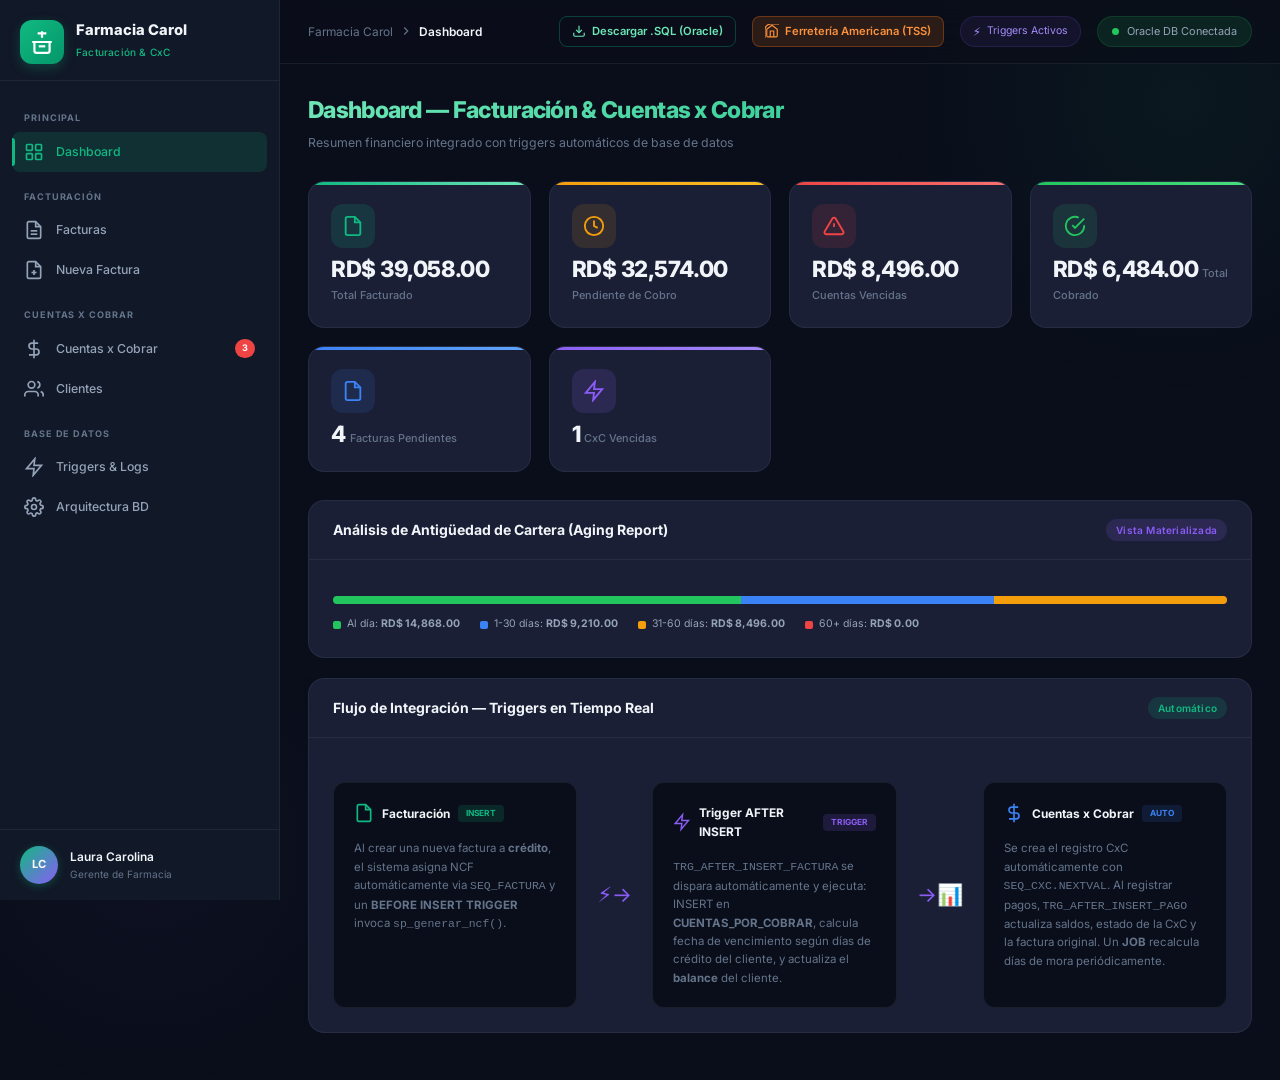
==== farmacia_carol.html @ 0974b5c7 "Integracion Facturacion y Cuentas x Cobrar con Triggers y BD Propietaria - Farmacia Carol ISO810" ====
<!DOCTYPE html>
<html lang="es">
<head>
  <meta charset="UTF-8">
  <meta name="viewport" content="width=device-width, initial-scale=1.0">
  <meta name="description" content="Farmacia Carol — Sistema integrado de Facturación y Cuentas por Cobrar con Triggers, Stored Procedures, Secuencias y Vistas de Base de Datos.">
  <title>Farmacia Carol | Facturación & Cuentas x Cobrar — Integración con Triggers</title>
  <link rel="preconnect" href="https://fonts.googleapis.com">
  <link rel="preconnect" href="https://fonts.gstatic.com" crossorigin>
  <link href="https://fonts.googleapis.com/css2?family=Inter:wght@300;400;500;600;700;800&display=swap" rel="stylesheet">
  <link rel="stylesheet" href="farmacia_carol.css">
</head>
<body>

  <!-- ===== SIDEBAR ===== -->
  <aside class="sidebar" id="sidebar">
    <div class="sidebar-header">
      <div class="logo-container">
        <div class="logo-icon">
          <svg viewBox="0 0 24 24" fill="none" stroke="currentColor" stroke-width="2">
            <path d="M12 2L12 8M8 4H16M3 12h18M5 12v8a2 2 0 0 0 2 2h10a2 2 0 0 0 2-2v-8"/>
            <line x1="9" y1="16" x2="15" y2="16"/>
          </svg>
        </div>
        <div class="logo-text">
          <h1>Farmacia Carol</h1>
          <span>Facturación & CxC</span>
        </div>
      </div>
    </div>
    <nav class="sidebar-nav">
      <div class="nav-section-title">Principal</div>
      <a href="#" class="nav-item active" data-section="dashboard">
        <svg viewBox="0 0 24 24" fill="none" stroke="currentColor" stroke-width="2"><rect x="3" y="3" width="7" height="7" rx="1"/><rect x="14" y="3" width="7" height="7" rx="1"/><rect x="3" y="14" width="7" height="7" rx="1"/><rect x="14" y="14" width="7" height="7" rx="1"/></svg>
        <span>Dashboard</span>
      </a>

      <div class="nav-section-title">Facturación</div>
      <a href="#" class="nav-item" data-section="facturas">
        <svg viewBox="0 0 24 24" fill="none" stroke="currentColor" stroke-width="2"><path d="M14 2H6a2 2 0 0 0-2 2v16a2 2 0 0 0 2 2h12a2 2 0 0 0 2-2V8z"/><polyline points="14 2 14 8 20 8"/><line x1="16" y1="13" x2="8" y2="13"/><line x1="16" y1="17" x2="8" y2="17"/></svg>
        <span>Facturas</span>
      </a>
      <a href="#" class="nav-item" data-section="nueva-factura">
        <svg viewBox="0 0 24 24" fill="none" stroke="currentColor" stroke-width="2"><path d="M14 2H6a2 2 0 0 0-2 2v16a2 2 0 0 0 2 2h12a2 2 0 0 0 2-2V8z"/><polyline points="14 2 14 8 20 8"/><line x1="12" y1="18" x2="12" y2="12"/><line x1="9" y1="15" x2="15" y2="15"/></svg>
        <span>Nueva Factura</span>
      </a>

      <div class="nav-section-title">Cuentas x Cobrar</div>
      <a href="#" class="nav-item" data-section="cxc">
        <svg viewBox="0 0 24 24" fill="none" stroke="currentColor" stroke-width="2"><line x1="12" y1="1" x2="12" y2="23"/><path d="M17 5H9.5a3.5 3.5 0 0 0 0 7h5a3.5 3.5 0 0 1 0 7H6"/></svg>
        <span>Cuentas x Cobrar</span>
        <span class="nav-badge" id="cxcBadge">3</span>
      </a>
      <a href="#" class="nav-item" data-section="clientes">
        <svg viewBox="0 0 24 24" fill="none" stroke="currentColor" stroke-width="2"><path d="M17 21v-2a4 4 0 0 0-4-4H5a4 4 0 0 0-4 4v2"/><circle cx="9" cy="7" r="4"/><path d="M23 21v-2a4 4 0 0 0-3-3.87"/><path d="M16 3.13a4 4 0 0 1 0 7.75"/></svg>
        <span>Clientes</span>
      </a>

      <div class="nav-section-title">Base de Datos</div>
      <a href="#" class="nav-item" data-section="triggers">
        <svg viewBox="0 0 24 24" fill="none" stroke="currentColor" stroke-width="2"><polygon points="13 2 3 14 12 14 11 22 21 10 12 10 13 2"/></svg>
        <span>Triggers & Logs</span>
      </a>
      <a href="#" class="nav-item" data-section="arquitectura">
        <svg viewBox="0 0 24 24" fill="none" stroke="currentColor" stroke-width="2"><circle cx="12" cy="12" r="3"/><path d="M19.4 15a1.65 1.65 0 0 0 .33 1.82l.06.06a2 2 0 0 1 0 2.83 2 2 0 0 1-2.83 0l-.06-.06a1.65 1.65 0 0 0-1.82-.33 1.65 1.65 0 0 0-1 1.51V21a2 2 0 0 1-2 2 2 2 0 0 1-2-2v-.09A1.65 1.65 0 0 0 9 19.4a1.65 1.65 0 0 0-1.82.33l-.06.06a2 2 0 0 1-2.83 0 2 2 0 0 1 0-2.83l.06-.06A1.65 1.65 0 0 0 4.68 15a1.65 1.65 0 0 0-1.51-1H3a2 2 0 0 1-2-2 2 2 0 0 1 2-2h.09A1.65 1.65 0 0 0 4.6 9a1.65 1.65 0 0 0-.33-1.82l-.06-.06a2 2 0 0 1 0-2.83 2 2 0 0 1 2.83 0l.06.06A1.65 1.65 0 0 0 9 4.68a1.65 1.65 0 0 0 1-1.51V3a2 2 0 0 1 2-2 2 2 0 0 1 2 2v.09a1.65 1.65 0 0 0 1 1.51 1.65 1.65 0 0 0 1.82-.33l.06-.06a2 2 0 0 1 2.83 0 2 2 0 0 1 0 2.83l-.06.06A1.65 1.65 0 0 0 19.4 9a1.65 1.65 0 0 0 1.51 1H21a2 2 0 0 1 2 2 2 2 0 0 1-2 2h-.09a1.65 1.65 0 0 0-1.51 1z"/></svg>
        <span>Arquitectura BD</span>
      </a>
    </nav>
    <div class="sidebar-footer">
      <div class="user-info">
        <div class="user-avatar">LC</div>
        <div>
          <div class="user-name">Laura Carolina</div>
          <div class="user-role">Gerente de Farmacia</div>
        </div>
      </div>
    </div>
  </aside>

  <!-- ===== MAIN CONTENT ===== -->
  <main class="main-content" id="mainContent">

    <!-- ===== TOP BAR ===== -->
    <header class="top-bar">
      <button class="menu-toggle" id="menuToggle" aria-label="Alternar menú">
        <svg viewBox="0 0 24 24" fill="none" stroke="currentColor" stroke-width="2"><line x1="3" y1="12" x2="21" y2="12"/><line x1="3" y1="6" x2="21" y2="6"/><line x1="3" y1="18" x2="21" y2="18"/></svg>
      </button>
      <div class="breadcrumb" id="breadcrumb">
        <span>Farmacia Carol</span>
        <svg viewBox="0 0 24 24" fill="none" stroke="currentColor" stroke-width="2" width="14" height="14"><polyline points="9 18 15 12 9 6"/></svg>
        <span class="breadcrumb-current">Dashboard</span>
      </div>
      <div class="top-bar-right">
        <a href="farmacia_carol_db.sql" download="farmacia_carol_db.sql" class="btn btn-sm btn-outline" style="text-decoration:none; display:inline-flex; align-items:center; gap:6px; font-size:0.8rem; padding:6px 12px; border:1px solid rgba(16,185,129,0.3); border-radius:8px; color:var(--primary-light);">
          <svg viewBox="0 0 24 24" fill="none" stroke="currentColor" stroke-width="2" width="14" height="14"><path d="M21 15v4a2 2 0 0 1-2 2H5a2 2 0 0 1-2-2v-4"/><polyline points="7 10 12 15 17 10"/><line x1="12" y1="15" x2="12" y2="3"/></svg>
          <span>Descargar .SQL (Oracle)</span>
        </a>
        <a href="index.html" class="btn btn-sm" style="text-decoration:none; display:inline-flex; align-items:center; gap:6px; font-size:0.8rem; padding:6px 12px; background:rgba(249,115,22,0.15); border:1px solid rgba(249,115,22,0.3); border-radius:8px; color:#fb923c; transition:all 0.2s;">
          <svg viewBox="0 0 24 24" fill="none" stroke="currentColor" stroke-width="2" width="14" height="14"><rect width="40" height="40" rx="10" fill="none"/><path d="M3 9l9-7 9 7v11a2 2 0 0 1-2 2H5a2 2 0 0 1-2-2z"/><polyline points="9 22 9 12 15 12 15 22"/></svg>
          <span>Ferretería Americana (TSS)</span>
        </a>
        <div class="trigger-indicator">
          <span class="trigger-icon">⚡</span>
          <span>Triggers Activos</span>
        </div>
        <div class="db-status">
          <span class="status-dot"></span>
          <span>Oracle DB Conectada</span>
        </div>
      </div>
    </header>

    <!-- ===== SECTION: DASHBOARD ===== -->
    <section class="content-section active" id="section-dashboard">
      <div class="section-header">
        <h2>Dashboard — Facturación & Cuentas x Cobrar</h2>
        <p>Resumen financiero integrado con triggers automáticos de base de datos</p>
      </div>

      <div class="stats-grid">
        <div class="stat-card stat-primary">
          <div class="stat-icon">
            <svg viewBox="0 0 24 24" fill="none" stroke="currentColor" stroke-width="2"><path d="M14 2H6a2 2 0 0 0-2 2v16a2 2 0 0 0 2 2h12a2 2 0 0 0 2-2V8z"/><polyline points="14 2 14 8 20 8"/></svg>
          </div>
          <div class="stat-content">
            <span class="stat-value" id="statTotalFacturado">—</span>
            <span class="stat-label">Total Facturado</span>
          </div>
        </div>
        <div class="stat-card stat-warning">
          <div class="stat-icon">
            <svg viewBox="0 0 24 24" fill="none" stroke="currentColor" stroke-width="2"><circle cx="12" cy="12" r="10"/><polyline points="12 6 12 12 16 14"/></svg>
          </div>
          <div class="stat-content">
            <span class="stat-value" id="statTotalPendiente">—</span>
            <span class="stat-label">Pendiente de Cobro</span>
          </div>
        </div>
        <div class="stat-card stat-error">
          <div class="stat-icon">
            <svg viewBox="0 0 24 24" fill="none" stroke="currentColor" stroke-width="2"><path d="M10.29 3.86L1.82 18a2 2 0 0 0 1.71 3h16.94a2 2 0 0 0 1.71-3L13.71 3.86a2 2 0 0 0-3.42 0z"/><line x1="12" y1="9" x2="12" y2="13"/><line x1="12" y1="17" x2="12.01" y2="17"/></svg>
          </div>
          <div class="stat-content">
            <span class="stat-value" id="statTotalVencido">—</span>
            <span class="stat-label">Cuentas Vencidas</span>
          </div>
        </div>
        <div class="stat-card stat-success">
          <div class="stat-icon">
            <svg viewBox="0 0 24 24" fill="none" stroke="currentColor" stroke-width="2"><path d="M22 11.08V12a10 10 0 1 1-5.93-9.14"/><polyline points="22 4 12 14.01 9 11.01"/></svg>
          </div>
          <div class="stat-content">
            <span class="stat-value" id="statTotalCobrado">—</span>
            <span class="stat-label">Total Cobrado</span>
          </div>
        </div>
        <div class="stat-card stat-info">
          <div class="stat-icon">
            <svg viewBox="0 0 24 24" fill="none" stroke="currentColor" stroke-width="2"><path d="M14 2H6a2 2 0 0 0-2 2v16a2 2 0 0 0 2 2h12a2 2 0 0 0 2-2V8z"/><polyline points="14 2 14 8 20 8"/></svg>
          </div>
          <div class="stat-content">
            <span class="stat-value" id="statFacturasPend">—</span>
            <span class="stat-label">Facturas Pendientes</span>
          </div>
        </div>
        <div class="stat-card stat-accent">
          <div class="stat-icon">
            <svg viewBox="0 0 24 24" fill="none" stroke="currentColor" stroke-width="2"><polygon points="13 2 3 14 12 14 11 22 21 10 12 10 13 2"/></svg>
          </div>
          <div class="stat-content">
            <span class="stat-value" id="statCxcVencidas">—</span>
            <span class="stat-label">CxC Vencidas</span>
          </div>
        </div>
      </div>

      <!-- Aging Report -->
      <div class="card">
        <div class="card-header">
          <h3>Análisis de Antigüedad de Cartera (Aging Report)</h3>
          <span class="badge badge-accent">Vista Materializada</span>
        </div>
        <div class="card-body">
          <div class="aging-bar">
            <div class="aging-segment current" id="agingCurrent" style="width:40%"></div>
            <div class="aging-segment d30" id="agingD30" style="width:30%"></div>
            <div class="aging-segment d60" id="agingD60" style="width:20%"></div>
            <div class="aging-segment d90" id="agingD90" style="width:10%"></div>
          </div>
          <div class="aging-legend">
            <div class="aging-legend-item">
              <div class="aging-dot current"></div>
              <span>Al día: <strong id="agingCurrentAmt">—</strong></span>
            </div>
            <div class="aging-legend-item">
              <div class="aging-dot d30"></div>
              <span>1-30 días: <strong id="agingD30Amt">—</strong></span>
            </div>
            <div class="aging-legend-item">
              <div class="aging-dot d60"></div>
              <span>31-60 días: <strong id="agingD60Amt">—</strong></span>
            </div>
            <div class="aging-legend-item">
              <div class="aging-dot d90"></div>
              <span>60+ días: <strong id="agingD90Amt">—</strong></span>
            </div>
          </div>
        </div>
      </div>

      <!-- Resumen de Integración -->
      <div class="card">
        <div class="card-header">
          <h3>Flujo de Integración — Triggers en Tiempo Real</h3>
          <span class="badge badge-primary">Automático</span>
        </div>
        <div class="card-body">
          <div class="integration-flow">
            <div class="flow-panel">
              <h4>
                <svg viewBox="0 0 24 24" fill="none" stroke="var(--primary)" stroke-width="2" width="20" height="20"><path d="M14 2H6a2 2 0 0 0-2 2v16a2 2 0 0 0 2 2h12a2 2 0 0 0 2-2V8z"/><polyline points="14 2 14 8 20 8"/></svg>
                Facturación
                <span class="panel-badge" style="background:var(--primary-100); color:var(--primary);">INSERT</span>
              </h4>
              <p style="font-size:0.82rem; color:var(--text-muted); line-height:1.6;">
                Al crear una nueva factura a <strong>crédito</strong>, el sistema asigna NCF automáticamente
                via <code>SEQ_FACTURA</code> y un <strong>BEFORE INSERT TRIGGER</strong> invoca
                <code>sp_generar_ncf()</code>.
              </p>
            </div>
            <div class="flow-arrow">⚡→</div>
            <div class="flow-panel">
              <h4>
                <svg viewBox="0 0 24 24" fill="none" stroke="var(--accent)" stroke-width="2" width="20" height="20"><polygon points="13 2 3 14 12 14 11 22 21 10 12 10 13 2"/></svg>
                Trigger AFTER INSERT
                <span class="panel-badge" style="background:var(--accent-100); color:var(--accent);">TRIGGER</span>
              </h4>
              <p style="font-size:0.82rem; color:var(--text-muted); line-height:1.6;">
                <code>TRG_AFTER_INSERT_FACTURA</code> se dispara automáticamente
                y ejecuta: INSERT en <strong>CUENTAS_POR_COBRAR</strong>, calcula fecha de vencimiento
                según días de crédito del cliente, y actualiza el <strong>balance</strong> del cliente.
              </p>
            </div>
            <div class="flow-arrow">→📊</div>
            <div class="flow-panel">
              <h4>
                <svg viewBox="0 0 24 24" fill="none" stroke="var(--info)" stroke-width="2" width="20" height="20"><line x1="12" y1="1" x2="12" y2="23"/><path d="M17 5H9.5a3.5 3.5 0 0 0 0 7h5a3.5 3.5 0 0 1 0 7H6"/></svg>
                Cuentas x Cobrar
                <span class="panel-badge" style="background:var(--info-bg); color:var(--info);">AUTO</span>
              </h4>
              <p style="font-size:0.82rem; color:var(--text-muted); line-height:1.6;">
                Se crea el registro CxC automáticamente con <code>SEQ_CXC.NEXTVAL</code>.
                Al registrar pagos, <code>TRG_AFTER_INSERT_PAGO</code> actualiza saldos,
                estado de la CxC y la factura original. Un <strong>JOB</strong> recalcula
                días de mora periódicamente.
              </p>
            </div>
          </div>
        </div>
      </div>
    </section>

    <!-- ===== SECTION: FACTURAS ===== -->
    <section class="content-section" id="section-facturas">
      <div class="section-header">
        <h2>Registro de Facturas</h2>
        <p>Facturas emitidas con NCF generado automáticamente por triggers</p>
      </div>
      <div class="card">
        <div class="card-header">
          <h3>Facturas — Farmacia Carol</h3>
          <div class="card-actions">
            <span class="badge badge-accent">⚡ NCF via SEQ_FACTURA + Trigger</span>
          </div>
        </div>
        <div class="card-body table-responsive">
          <table class="data-table" id="tablaFacturas">
            <thead>
              <tr>
                <th>NCF</th>
                <th>Fecha</th>
                <th>Cliente</th>
                <th>Subtotal</th>
                <th>ITBIS 18%</th>
                <th>Total</th>
                <th>Estado</th>
                <th>Acciones</th>
              </tr>
            </thead>
            <tbody id="tbodyFacturas"></tbody>
            <tfoot id="tfootFacturas"></tfoot>
          </table>
        </div>
      </div>
    </section>

    <!-- ===== SECTION: NUEVA FACTURA ===== -->
    <section class="content-section" id="section-nueva-factura">
      <div class="section-header">
        <h2>Nueva Factura</h2>
        <p>Al guardar, se disparan automáticamente los triggers de BD para crear la cuenta por cobrar</p>
      </div>

      <div class="two-col">
        <!-- Datos de la factura -->
        <div class="card">
          <div class="card-header">
            <h3>Datos de la Factura</h3>
            <span class="badge badge-primary">BEFORE INSERT → sp_generar_ncf()</span>
          </div>
          <div class="card-body">
            <div class="form-grid">
              <div class="form-group">
                <label for="newFacturaCliente">Cliente</label>
                <select id="newFacturaCliente"></select>
              </div>
              <div class="form-group">
                <label>RNC Emisor</label>
                <input type="text" value="130987654" readonly>
              </div>
              <div class="form-group">
                <label>Serie NCF</label>
                <input type="text" value="B01 (Crédito Fiscal)" readonly>
              </div>
              <div class="form-group">
                <label>Moneda</label>
                <input type="text" value="DOP (Peso Dominicano)" readonly>
              </div>
            </div>
            <div class="form-group">
              <label for="newFacturaNotas">Notas / Observaciones</label>
              <textarea id="newFacturaNotas" placeholder="Notas opcionales para la factura..."></textarea>
            </div>
          </div>
        </div>

        <!-- Agregar líneas -->
        <div class="card">
          <div class="card-header">
            <h3>Agregar Productos</h3>
          </div>
          <div class="card-body">
            <div class="form-grid">
              <div class="form-group" style="grid-column: 1 / -1;">
                <label for="lineProducto">Producto</label>
                <select id="lineProducto"></select>
              </div>
              <div class="form-group">
                <label for="lineCantidad">Cantidad</label>
                <input type="number" id="lineCantidad" value="1" min="1">
              </div>
              <div class="form-group" style="display:flex; align-items:flex-end;">
                <button class="btn btn-primary" onclick="agregarLinea()" style="width:100%;">
                  <svg viewBox="0 0 24 24" fill="none" stroke="currentColor" stroke-width="2" width="16" height="16"><line x1="12" y1="5" x2="12" y2="19"/><line x1="5" y1="12" x2="19" y2="12"/></svg>
                  Agregar
                </button>
              </div>
            </div>
          </div>
        </div>
      </div>

      <!-- Líneas de la factura -->
      <div class="card">
        <div class="card-header">
          <h3>Detalle de Productos</h3>
          <span class="badge badge-warning">ITBIS 18%</span>
        </div>
        <div class="card-body table-responsive">
          <table class="data-table">
            <thead>
              <tr>
                <th>Código</th>
                <th>Producto</th>
                <th>Cant.</th>
                <th>Precio</th>
                <th>ITBIS</th>
                <th>Total</th>
                <th></th>
              </tr>
            </thead>
            <tbody id="tbodyNewLines"></tbody>
          </table>
          <div id="newInvoiceTotals"></div>
          <div class="action-bar">
            <button class="btn btn-primary btn-lg" id="btnProcesarFactura" onclick="procesarFactura()">
              <svg viewBox="0 0 24 24" fill="none" stroke="currentColor" stroke-width="2" width="18" height="18"><path d="M14 2H6a2 2 0 0 0-2 2v16a2 2 0 0 0 2 2h12a2 2 0 0 0 2-2V8z"/><polyline points="14 2 14 8 20 8"/><line x1="12" y1="18" x2="12" y2="12"/><line x1="9" y1="15" x2="15" y2="15"/></svg>
              Procesar Factura
            </button>
            <span style="font-size:0.8rem; color:var(--accent); display:flex; align-items:center; gap:6px;">
              ⚡ Al procesar se disparan: TRG_BEFORE_INSERT_FACTURA → TRG_AFTER_INSERT_FACTURA → CxC automática
            </span>
          </div>
        </div>
      </div>
    </section>

    <!-- ===== SECTION: CUENTAS POR COBRAR ===== -->
    <section class="content-section" id="section-cxc">
      <div class="section-header">
        <h2>Cuentas por Cobrar</h2>
        <p>Registros creados automáticamente por <code>TRG_AFTER_INSERT_FACTURA</code> — Pagos actualizados por <code>TRG_AFTER_INSERT_PAGO</code></p>
      </div>

      <div class="action-bar" style="margin-bottom:20px;">
        <button class="btn btn-accent" onclick="ejecutarJobVencimientos()">
          🔄 Ejecutar Job de Vencimientos
        </button>
        <button class="btn btn-outline" onclick="emitirNotaCredito()">
          📝 Emitir Nota de Crédito (demo)
        </button>
        <span style="font-size:0.78rem; color:var(--text-muted); display:flex; align-items:center; gap:6px;">
          ⚡ El Job ejecuta <code>sp_actualizar_mora(SYSDATE)</code> para recalcular días de mora
        </span>
      </div>

      <div class="card">
        <div class="card-header">
          <h3>Cartera de Cuentas por Cobrar</h3>
          <span class="badge badge-accent">⚡ Generada por Triggers</span>
        </div>
        <div class="card-body table-responsive">
          <table class="data-table">
            <thead>
              <tr>
                <th>ID CxC</th>
                <th>Factura</th>
                <th>Cliente</th>
                <th>Monto Original</th>
                <th>Pagado</th>
                <th>Saldo</th>
                <th>Vencimiento</th>
                <th>Mora</th>
                <th>Estado</th>
                <th>Acciones</th>
              </tr>
            </thead>
            <tbody id="tbodyCxC"></tbody>
            <tfoot id="tfootCxC"></tfoot>
          </table>
        </div>
      </div>
    </section>

    <!-- ===== SECTION: CLIENTES ===== -->
    <section class="content-section" id="section-clientes">
      <div class="section-header">
        <h2>Clientes con Línea de Crédito</h2>
        <p>Balance actualizado automáticamente por triggers al facturar y al registrar pagos</p>
      </div>
      <div class="card">
        <div class="card-header">
          <h3>Estado de Crédito por Cliente</h3>
          <span class="badge badge-primary">Vista: VW_ESTADO_CREDITO_CLIENTES</span>
        </div>
        <div class="card-body table-responsive">
          <table class="data-table">
            <thead>
              <tr>
                <th>Cliente</th>
                <th>RNC</th>
                <th>Plazo</th>
                <th>Límite de Crédito</th>
                <th>Balance Actual</th>
                <th>Uso del Crédito</th>
              </tr>
            </thead>
            <tbody id="tbodyClientes"></tbody>
          </table>
        </div>
      </div>
    </section>

    <!-- ===== SECTION: TRIGGERS & LOGS ===== -->
    <section class="content-section" id="section-triggers">
      <div class="section-header">
        <h2>Triggers, Procedures & Logs de Ejecución</h2>
        <p>Registro en tiempo real de los disparadores y procedimientos almacenados ejecutados</p>
      </div>

      <!-- Tabs -->
      <div class="tab-group" data-tab-group="triggers">
        <button class="tab-btn active" data-tab="tab-log" onclick="switchTab('triggers','tab-log')">📋 Log de Ejecución</button>
        <button class="tab-btn" data-tab="tab-triggers-sql" onclick="switchTab('triggers','tab-triggers-sql')">⚡ Código de Triggers</button>
        <button class="tab-btn" data-tab="tab-procedures" onclick="switchTab('triggers','tab-procedures')">🔧 Stored Procedures</button>
        <button class="tab-btn" data-tab="tab-views" onclick="switchTab('triggers','tab-views')">👁 Vistas & Secuencias</button>
      </div>

      <!-- Tab: Log -->
      <div class="tab-content active" id="tab-log" data-tab-content="triggers">
        <div class="card">
          <div class="card-header">
            <h3>Log de Triggers en Tiempo Real</h3>
            <span class="badge badge-accent">Live</span>
          </div>
          <div class="card-body">
            <div class="trigger-log" id="triggerLogContainer">
              <!-- Se llena por JS -->
            </div>
          </div>
        </div>
      </div>

      <!-- Tab: Triggers SQL -->
      <div class="tab-content" id="tab-triggers-sql" data-tab-content="triggers">
        <div class="card">
          <div class="card-header">
            <h3>TRG_BEFORE_INSERT_FACTURA</h3>
            <span class="badge badge-accent">BEFORE INSERT</span>
          </div>
          <div class="card-body">
            <div class="sql-block">
              <span class="sql-label">PL/SQL — Oracle</span>
<span class="kw">CREATE OR REPLACE TRIGGER</span> <span class="tbl">TRG_BEFORE_INSERT_FACTURA</span>
<span class="kw">BEFORE INSERT ON</span> <span class="tbl">FACTURAS</span>
<span class="kw">FOR EACH ROW</span>
<span class="kw">DECLARE</span>
    <span class="col">v_seq</span> <span class="kw">NUMBER</span>;
    <span class="col">v_ncf</span> <span class="kw">VARCHAR2</span>(<span class="num">20</span>);
<span class="kw">BEGIN</span>
    <span class="cm">-- Obtener siguiente valor de la secuencia</span>
    <span class="kw">SELECT</span> <span class="tbl">SEQ_FACTURA</span>.<span class="fn">NEXTVAL</span> <span class="kw">INTO</span> <span class="col">v_seq</span> <span class="kw">FROM</span> <span class="tbl">DUAL</span>;

    <span class="cm">-- Generar NCF automáticamente vía Stored Procedure</span>
    <span class="fn">sp_generar_ncf</span>(<span class="str">'B01'</span>, <span class="col">v_seq</span>, <span class="col">v_ncf</span>);

    <span class="cm">-- Asignar valores calculados al nuevo registro</span>
    :NEW.<span class="col">id</span>         := <span class="col">v_seq</span>;
    :NEW.<span class="col">ncf</span>        := <span class="col">v_ncf</span>;
    :NEW.<span class="col">fecha</span>      := <span class="fn">SYSDATE</span>;
    :NEW.<span class="col">itbis</span>      := :NEW.<span class="col">subtotal</span> * <span class="num">0.18</span>;
    :NEW.<span class="col">total</span>      := :NEW.<span class="col">subtotal</span> + :NEW.<span class="col">itbis</span>;

    <span class="cm">-- Log de auditoría</span>
    <span class="kw">INSERT INTO</span> <span class="tbl">AUDIT_LOG</span> (<span class="col">tabla</span>, <span class="col">operacion</span>, <span class="col">registro_id</span>, <span class="col">fecha</span>)
    <span class="kw">VALUES</span> (<span class="str">'FACTURAS'</span>, <span class="str">'INSERT'</span>, <span class="col">v_seq</span>, <span class="fn">SYSDATE</span>);
<span class="kw">END</span>;
/
            </div>
          </div>
        </div>

        <div class="card">
          <div class="card-header">
            <h3>TRG_AFTER_INSERT_FACTURA</h3>
            <span class="badge badge-accent">AFTER INSERT — Integración CxC</span>
          </div>
          <div class="card-body">
            <div class="sql-block">
              <span class="sql-label">PL/SQL — Oracle</span>
<span class="kw">CREATE OR REPLACE TRIGGER</span> <span class="tbl">TRG_AFTER_INSERT_FACTURA</span>
<span class="kw">AFTER INSERT ON</span> <span class="tbl">FACTURAS</span>
<span class="kw">FOR EACH ROW</span>
<span class="kw">WHEN</span> (NEW.<span class="col">tipo_pago</span> = <span class="str">'CREDITO'</span>)
<span class="kw">DECLARE</span>
    <span class="col">v_cxc_id</span>        <span class="kw">NUMBER</span>;
    <span class="col">v_dias_credito</span>  <span class="kw">NUMBER</span>;
    <span class="col">v_fecha_venc</span>    <span class="kw">DATE</span>;
    <span class="col">v_balance</span>       <span class="kw">NUMBER</span>(<span class="num">12</span>,<span class="num">2</span>);
    <span class="col">v_limite</span>        <span class="kw">NUMBER</span>(<span class="num">12</span>,<span class="num">2</span>);
<span class="kw">BEGIN</span>
    <span class="cm">-- 1. Obtener condiciones de crédito del cliente</span>
    <span class="kw">SELECT</span> <span class="col">dias_credito</span>, <span class="col">balance</span>, <span class="col">limite_credito</span>
    <span class="kw">INTO</span>   <span class="col">v_dias_credito</span>, <span class="col">v_balance</span>, <span class="col">v_limite</span>
    <span class="kw">FROM</span>   <span class="tbl">CLIENTES</span>
    <span class="kw">WHERE</span>  <span class="col">id</span> = :NEW.<span class="col">cliente_id</span>;

    <span class="cm">-- 2. Calcular fecha de vencimiento</span>
    <span class="col">v_fecha_venc</span> := :NEW.<span class="col">fecha</span> + <span class="col">v_dias_credito</span>;

    <span class="cm">-- 3. Crear registro en CUENTAS_POR_COBRAR (secuencia)</span>
    <span class="kw">SELECT</span> <span class="tbl">SEQ_CXC</span>.<span class="fn">NEXTVAL</span> <span class="kw">INTO</span> <span class="col">v_cxc_id</span> <span class="kw">FROM</span> <span class="tbl">DUAL</span>;

    <span class="kw">INSERT INTO</span> <span class="tbl">CUENTAS_POR_COBRAR</span> (
        <span class="col">id</span>, <span class="col">factura_id</span>, <span class="col">cliente_id</span>,
        <span class="col">monto_original</span>, <span class="col">monto_pagado</span>, <span class="col">saldo</span>,
        <span class="col">fecha_emision</span>, <span class="col">fecha_vencimiento</span>, <span class="col">estado</span>
    ) <span class="kw">VALUES</span> (
        <span class="col">v_cxc_id</span>, :NEW.<span class="col">id</span>, :NEW.<span class="col">cliente_id</span>,
        :NEW.<span class="col">total</span>, <span class="num">0</span>, :NEW.<span class="col">total</span>,
        :NEW.<span class="col">fecha</span>, <span class="col">v_fecha_venc</span>, <span class="str">'PENDIENTE'</span>
    );

    <span class="cm">-- 4. Actualizar balance del cliente</span>
    <span class="kw">UPDATE</span> <span class="tbl">CLIENTES</span>
    <span class="kw">SET</span>    <span class="col">balance</span> = <span class="col">balance</span> + :NEW.<span class="col">total</span>
    <span class="kw">WHERE</span>  <span class="col">id</span> = :NEW.<span class="col">cliente_id</span>;

    <span class="cm">-- 5. Verificar límite de crédito</span>
    <span class="kw">IF</span> (<span class="col">v_balance</span> + :NEW.<span class="col">total</span>) > <span class="col">v_limite</span> <span class="kw">THEN</span>
        <span class="fn">sp_alerta_credito</span>(:NEW.<span class="col">cliente_id</span>,
            <span class="col">v_balance</span> + :NEW.<span class="col">total</span>, <span class="col">v_limite</span>);
    <span class="kw">END IF</span>;

    <span class="cm">-- 6. Log de auditoría</span>
    <span class="kw">INSERT INTO</span> <span class="tbl">AUDIT_LOG</span> (<span class="col">tabla</span>, <span class="col">operacion</span>, <span class="col">registro_id</span>, <span class="col">detalle</span>, <span class="col">fecha</span>)
    <span class="kw">VALUES</span> (<span class="str">'CUENTAS_POR_COBRAR'</span>, <span class="str">'INSERT_VIA_TRIGGER'</span>, <span class="col">v_cxc_id</span>,
        <span class="str">'Factura '</span> || :NEW.<span class="col">ncf</span> || <span class="str">' → CxC creada'</span>, <span class="fn">SYSDATE</span>);
<span class="kw">END</span>;
/
            </div>
          </div>
        </div>

        <div class="card">
          <div class="card-header">
            <h3>TRG_AFTER_INSERT_PAGO</h3>
            <span class="badge badge-accent">AFTER INSERT — Actualiza CxC</span>
          </div>
          <div class="card-body">
            <div class="sql-block">
              <span class="sql-label">PL/SQL — Oracle</span>
<span class="kw">CREATE OR REPLACE TRIGGER</span> <span class="tbl">TRG_AFTER_INSERT_PAGO</span>
<span class="kw">AFTER INSERT ON</span> <span class="tbl">PAGOS_CXC</span>
<span class="kw">FOR EACH ROW</span>
<span class="kw">DECLARE</span>
    <span class="col">v_saldo</span>     <span class="kw">NUMBER</span>(<span class="num">12</span>,<span class="num">2</span>);
    <span class="col">v_estado</span>    <span class="kw">VARCHAR2</span>(<span class="num">20</span>);
    <span class="col">v_fact_id</span>   <span class="kw">NUMBER</span>;
    <span class="col">v_cli_id</span>    <span class="kw">NUMBER</span>;
<span class="kw">BEGIN</span>
    <span class="cm">-- 1. Actualizar monto pagado y saldo en CxC</span>
    <span class="kw">UPDATE</span> <span class="tbl">CUENTAS_POR_COBRAR</span>
    <span class="kw">SET</span>    <span class="col">monto_pagado</span> = <span class="col">monto_pagado</span> + :NEW.<span class="col">monto</span>,
           <span class="col">saldo</span>        = <span class="col">monto_original</span> - (<span class="col">monto_pagado</span> + :NEW.<span class="col">monto</span>)
    <span class="kw">WHERE</span>  <span class="col">id</span> = :NEW.<span class="col">cxc_id</span>
    <span class="kw">RETURNING</span> <span class="col">saldo</span>, <span class="col">factura_id</span>, <span class="col">cliente_id</span>
    <span class="kw">INTO</span> <span class="col">v_saldo</span>, <span class="col">v_fact_id</span>, <span class="col">v_cli_id</span>;

    <span class="cm">-- 2. Determinar nuevo estado</span>
    <span class="kw">IF</span> <span class="col">v_saldo</span> <= <span class="num">0</span> <span class="kw">THEN</span>
        <span class="col">v_estado</span> := <span class="str">'PAGADA'</span>;
    <span class="kw">ELSE</span>
        <span class="col">v_estado</span> := <span class="str">'PARCIAL'</span>;
    <span class="kw">END IF</span>;

    <span class="cm">-- 3. Actualizar estado de CxC y Factura</span>
    <span class="kw">UPDATE</span> <span class="tbl">CUENTAS_POR_COBRAR</span> <span class="kw">SET</span> <span class="col">estado</span> = <span class="col">v_estado</span> <span class="kw">WHERE</span> <span class="col">id</span> = :NEW.<span class="col">cxc_id</span>;
    <span class="kw">UPDATE</span> <span class="tbl">FACTURAS</span> <span class="kw">SET</span> <span class="col">estado</span> = <span class="col">v_estado</span> <span class="kw">WHERE</span> <span class="col">id</span> = <span class="col">v_fact_id</span>;

    <span class="cm">-- 4. Actualizar balance del cliente</span>
    <span class="kw">UPDATE</span> <span class="tbl">CLIENTES</span>
    <span class="kw">SET</span>    <span class="col">balance</span> = <span class="fn">GREATEST</span>(<span class="num">0</span>, <span class="col">balance</span> - :NEW.<span class="col">monto</span>)
    <span class="kw">WHERE</span>  <span class="col">id</span> = <span class="col">v_cli_id</span>;
<span class="kw">END</span>;
/
            </div>
          </div>
        </div>
      </div>

      <!-- Tab: Stored Procedures -->
      <div class="tab-content" id="tab-procedures" data-tab-content="triggers">
        <div class="card">
          <div class="card-header">
            <h3>SP_GENERAR_NCF — Generador de Comprobantes Fiscales</h3>
            <span class="badge badge-primary">PROCEDURE</span>
          </div>
          <div class="card-body">
            <div class="sql-block">
              <span class="sql-label">PL/SQL — Oracle</span>
<span class="kw">CREATE OR REPLACE PROCEDURE</span> <span class="fn">sp_generar_ncf</span> (
    <span class="col">p_serie</span>     <span class="kw">IN</span>  <span class="kw">VARCHAR2</span>,
    <span class="col">p_secuencia</span> <span class="kw">IN</span>  <span class="kw">NUMBER</span>,
    <span class="col">p_ncf</span>       <span class="kw">OUT</span> <span class="kw">VARCHAR2</span>
) <span class="kw">AS</span>
<span class="kw">BEGIN</span>
    <span class="col">p_ncf</span> := <span class="col">p_serie</span> || <span class="fn">LPAD</span>(<span class="col">p_secuencia</span>, <span class="num">8</span>, <span class="str">'0'</span>);

    <span class="cm">-- Registrar en tabla de control NCF</span>
    <span class="kw">INSERT INTO</span> <span class="tbl">CONTROL_NCF</span> (<span class="col">serie</span>, <span class="col">secuencia</span>, <span class="col">ncf</span>, <span class="col">fecha_uso</span>)
    <span class="kw">VALUES</span> (<span class="col">p_serie</span>, <span class="col">p_secuencia</span>, <span class="col">p_ncf</span>, <span class="fn">SYSDATE</span>);

    <span class="kw">COMMIT</span>;
<span class="kw">END</span>;
/
            </div>
          </div>
        </div>

        <div class="card">
          <div class="card-header">
            <h3>SP_ACTUALIZAR_MORA — Recalcula Días de Mora</h3>
            <span class="badge badge-warning">PROCEDURE + CURSOR</span>
          </div>
          <div class="card-body">
            <div class="sql-block">
              <span class="sql-label">PL/SQL — Oracle</span>
<span class="kw">CREATE OR REPLACE PROCEDURE</span> <span class="fn">sp_actualizar_mora</span> (
    <span class="col">p_fecha_actual</span> <span class="kw">IN</span> <span class="kw">DATE</span> <span class="kw">DEFAULT</span> <span class="fn">SYSDATE</span>
) <span class="kw">AS</span>
    <span class="cm">-- Cursor para recorrer cuentas no pagadas</span>
    <span class="kw">CURSOR</span> <span class="col">c_cuentas</span> <span class="kw">IS</span>
        <span class="kw">SELECT</span> <span class="col">id</span>, <span class="col">fecha_vencimiento</span>, <span class="col">estado</span>
        <span class="kw">FROM</span>   <span class="tbl">CUENTAS_POR_COBRAR</span>
        <span class="kw">WHERE</span>  <span class="col">estado</span> <span class="kw">NOT IN</span> (<span class="str">'PAGADA'</span>, <span class="str">'ANULADA'</span>)
        <span class="kw">FOR UPDATE</span>;

    <span class="col">v_dias_mora</span>  <span class="kw">NUMBER</span>;
    <span class="col">v_total</span>      <span class="kw">NUMBER</span> := <span class="num">0</span>;
<span class="kw">BEGIN</span>
    <span class="kw">FOR</span> <span class="col">rec</span> <span class="kw">IN</span> <span class="col">c_cuentas</span> <span class="kw">LOOP</span>
        <span class="col">v_dias_mora</span> := <span class="fn">GREATEST</span>(<span class="num">0</span>,
            <span class="fn">TRUNC</span>(<span class="col">p_fecha_actual</span>) - <span class="fn">TRUNC</span>(<span class="col">rec</span>.<span class="col">fecha_vencimiento</span>));

        <span class="kw">UPDATE</span> <span class="tbl">CUENTAS_POR_COBRAR</span>
        <span class="kw">SET</span>    <span class="col">dias_mora</span> = <span class="col">v_dias_mora</span>,
               <span class="col">estado</span>    = <span class="kw">CASE</span>
                   <span class="kw">WHEN</span> <span class="col">v_dias_mora</span> > <span class="num">0</span> <span class="kw">THEN</span> <span class="str">'VENCIDA'</span>
                   <span class="kw">ELSE</span> <span class="col">rec</span>.<span class="col">estado</span>
               <span class="kw">END</span>
        <span class="kw">WHERE CURRENT OF</span> <span class="col">c_cuentas</span>;

        <span class="col">v_total</span> := <span class="col">v_total</span> + <span class="num">1</span>;
    <span class="kw">END LOOP</span>;

    <span class="cm">-- Registrar ejecución del job</span>
    <span class="kw">INSERT INTO</span> <span class="tbl">JOB_LOG</span> (<span class="col">nombre</span>, <span class="col">registros_afectados</span>, <span class="col">fecha</span>)
    <span class="kw">VALUES</span> (<span class="str">'sp_actualizar_mora'</span>, <span class="col">v_total</span>, <span class="fn">SYSDATE</span>);

    <span class="kw">COMMIT</span>;
<span class="kw">END</span>;
/
            </div>
          </div>
        </div>

        <div class="card">
          <div class="card-header">
            <h3>PKG_FARMACIA_CAROL — Package de Utilidades</h3>
            <span class="badge badge-success">PACKAGE</span>
          </div>
          <div class="card-body">
            <div class="sql-block">
              <span class="sql-label">PL/SQL — Oracle Package</span>
<span class="kw">CREATE OR REPLACE PACKAGE</span> <span class="tbl">PKG_FARMACIA_CAROL</span> <span class="kw">AS</span>
    <span class="cm">-- Tipos</span>
    <span class="kw">TYPE</span> <span class="col">t_aging_record</span> <span class="kw">IS RECORD</span> (
        <span class="col">rango</span>       <span class="kw">VARCHAR2</span>(<span class="num">20</span>),
        <span class="col">monto</span>       <span class="kw">NUMBER</span>(<span class="num">12</span>,<span class="num">2</span>),
        <span class="col">cantidad</span>    <span class="kw">NUMBER</span>
    );
    <span class="kw">TYPE</span> <span class="col">t_aging_table</span> <span class="kw">IS TABLE OF</span> <span class="col">t_aging_record</span>;

    <span class="cm">-- Funciones públicas</span>
    <span class="kw">FUNCTION</span> <span class="fn">obtener_saldo_cliente</span>(<span class="col">p_cliente_id</span> <span class="kw">NUMBER</span>) <span class="kw">RETURN NUMBER</span>;
    <span class="kw">FUNCTION</span> <span class="fn">calcular_itbis</span>(<span class="col">p_monto</span> <span class="kw">NUMBER</span>, <span class="col">p_aplica</span> <span class="kw">BOOLEAN</span>) <span class="kw">RETURN NUMBER</span>;
    <span class="kw">FUNCTION</span> <span class="fn">puede_facturar_credito</span>(<span class="col">p_cliente_id</span> <span class="kw">NUMBER</span>, <span class="col">p_monto</span> <span class="kw">NUMBER</span>) <span class="kw">RETURN BOOLEAN</span>;

    <span class="cm">-- Procedimientos públicos</span>
    <span class="kw">PROCEDURE</span> <span class="fn">generar_reporte_aging</span>(<span class="col">p_resultado</span> <span class="kw">OUT</span> <span class="col">t_aging_table</span>);
    <span class="kw">PROCEDURE</span> <span class="fn">cerrar_periodo</span>(<span class="col">p_periodo</span> <span class="kw">VARCHAR2</span>);
<span class="kw">END</span> <span class="tbl">PKG_FARMACIA_CAROL</span>;
/
            </div>
          </div>
        </div>
      </div>

      <!-- Tab: Views & Sequences -->
      <div class="tab-content" id="tab-views" data-tab-content="triggers">
        <div class="card">
          <div class="card-header">
            <h3>Secuencias (Sequences)</h3>
            <span class="badge badge-info">SEQUENCE</span>
          </div>
          <div class="card-body">
            <div class="sql-block">
              <span class="sql-label">Oracle DDL</span>
<span class="cm">-- Secuencia para Facturas (genera ID y base para NCF)</span>
<span class="kw">CREATE SEQUENCE</span> <span class="tbl">SEQ_FACTURA</span>
    <span class="kw">START WITH</span> <span class="num">1000</span>
    <span class="kw">INCREMENT BY</span> <span class="num">1</span>
    <span class="kw">NOCACHE</span>
    <span class="kw">NOCYCLE</span>;

<span class="cm">-- Secuencia para Cuentas por Cobrar</span>
<span class="kw">CREATE SEQUENCE</span> <span class="tbl">SEQ_CXC</span>
    <span class="kw">START WITH</span> <span class="num">3000</span>
    <span class="kw">INCREMENT BY</span> <span class="num">1</span>
    <span class="kw">NOCACHE</span>
    <span class="kw">NOCYCLE</span>;

<span class="cm">-- Secuencia para Pagos</span>
<span class="kw">CREATE SEQUENCE</span> <span class="tbl">SEQ_PAGO</span>
    <span class="kw">START WITH</span> <span class="num">5000</span>
    <span class="kw">INCREMENT BY</span> <span class="num">1</span>
    <span class="kw">NOCACHE</span>
    <span class="kw">NOCYCLE</span>;

<span class="cm">-- Secuencia para Notas de Crédito</span>
<span class="kw">CREATE SEQUENCE</span> <span class="tbl">SEQ_NOTA_CREDITO</span>
    <span class="kw">START WITH</span> <span class="num">200</span>
    <span class="kw">INCREMENT BY</span> <span class="num">1</span>
    <span class="kw">NOCACHE</span>
    <span class="kw">NOCYCLE</span>;
            </div>
          </div>
        </div>

        <div class="card">
          <div class="card-header">
            <h3>VW_ESTADO_CREDITO_CLIENTES — Vista de Crédito</h3>
            <span class="badge badge-warning">VIEW</span>
          </div>
          <div class="card-body">
            <div class="sql-block">
              <span class="sql-label">Oracle DDL</span>
<span class="kw">CREATE OR REPLACE VIEW</span> <span class="tbl">VW_ESTADO_CREDITO_CLIENTES</span> <span class="kw">AS</span>
<span class="kw">SELECT</span>
    c.<span class="col">id</span>,
    c.<span class="col">nombre</span>,
    c.<span class="col">rnc</span>,
    c.<span class="col">limite_credito</span>,
    c.<span class="col">balance</span>,
    <span class="fn">ROUND</span>((c.<span class="col">balance</span> / <span class="fn">NULLIF</span>(c.<span class="col">limite_credito</span>, <span class="num">0</span>)) * <span class="num">100</span>, <span class="num">1</span>) <span class="kw">AS</span> <span class="col">pct_uso</span>,
    c.<span class="col">dias_credito</span>,
    (<span class="kw">SELECT</span> <span class="fn">COUNT</span>(*) <span class="kw">FROM</span> <span class="tbl">CUENTAS_POR_COBRAR</span> cx
     <span class="kw">WHERE</span> cx.<span class="col">cliente_id</span> = c.<span class="col">id</span>
       <span class="kw">AND</span> cx.<span class="col">estado</span> = <span class="str">'VENCIDA'</span>) <span class="kw">AS</span> <span class="col">cuentas_vencidas</span>,
    (<span class="kw">SELECT</span> <span class="fn">NVL</span>(<span class="fn">SUM</span>(cx.<span class="col">saldo</span>), <span class="num">0</span>) <span class="kw">FROM</span> <span class="tbl">CUENTAS_POR_COBRAR</span> cx
     <span class="kw">WHERE</span> cx.<span class="col">cliente_id</span> = c.<span class="col">id</span>
       <span class="kw">AND</span> cx.<span class="col">estado</span> <span class="kw">IN</span> (<span class="str">'PENDIENTE'</span>, <span class="str">'PARCIAL'</span>, <span class="str">'VENCIDA'</span>)) <span class="kw">AS</span> <span class="col">total_por_cobrar</span>
<span class="kw">FROM</span>   <span class="tbl">CLIENTES</span> c
<span class="kw">WHERE</span>  c.<span class="col">tipo</span> = <span class="str">'CREDITO'</span>
<span class="kw">ORDER BY</span> <span class="col">pct_uso</span> <span class="kw">DESC</span>;
            </div>
          </div>
        </div>

        <div class="card">
          <div class="card-header">
            <h3>VW_AGING_REPORT — Vista Materializada de Antigüedad</h3>
            <span class="badge badge-warning">MATERIALIZED VIEW</span>
          </div>
          <div class="card-body">
            <div class="sql-block">
              <span class="sql-label">Oracle DDL</span>
<span class="kw">CREATE MATERIALIZED VIEW</span> <span class="tbl">VW_AGING_REPORT</span>
<span class="kw">BUILD IMMEDIATE</span>
<span class="kw">REFRESH COMPLETE ON DEMAND</span>
<span class="kw">AS</span>
<span class="kw">SELECT</span>
    c.<span class="col">id</span> <span class="kw">AS</span> <span class="col">cliente_id</span>,
    c.<span class="col">nombre</span> <span class="kw">AS</span> <span class="col">cliente</span>,
    <span class="fn">SUM</span>(<span class="kw">CASE WHEN</span> cx.<span class="col">dias_mora</span> = <span class="num">0</span> <span class="kw">THEN</span> cx.<span class="col">saldo</span> <span class="kw">ELSE</span> <span class="num">0</span> <span class="kw">END</span>) <span class="kw">AS</span> <span class="col">al_dia</span>,
    <span class="fn">SUM</span>(<span class="kw">CASE WHEN</span> cx.<span class="col">dias_mora</span> <span class="kw">BETWEEN</span> <span class="num">1</span> <span class="kw">AND</span> <span class="num">30</span> <span class="kw">THEN</span> cx.<span class="col">saldo</span> <span class="kw">ELSE</span> <span class="num">0</span> <span class="kw">END</span>) <span class="kw">AS</span> <span class="col">mora_1_30</span>,
    <span class="fn">SUM</span>(<span class="kw">CASE WHEN</span> cx.<span class="col">dias_mora</span> <span class="kw">BETWEEN</span> <span class="num">31</span> <span class="kw">AND</span> <span class="num">60</span> <span class="kw">THEN</span> cx.<span class="col">saldo</span> <span class="kw">ELSE</span> <span class="num">0</span> <span class="kw">END</span>) <span class="kw">AS</span> <span class="col">mora_31_60</span>,
    <span class="fn">SUM</span>(<span class="kw">CASE WHEN</span> cx.<span class="col">dias_mora</span> > <span class="num">60</span> <span class="kw">THEN</span> cx.<span class="col">saldo</span> <span class="kw">ELSE</span> <span class="num">0</span> <span class="kw">END</span>) <span class="kw">AS</span> <span class="col">mora_60_plus</span>,
    <span class="fn">SUM</span>(cx.<span class="col">saldo</span>) <span class="kw">AS</span> <span class="col">total_saldo</span>
<span class="kw">FROM</span>   <span class="tbl">CLIENTES</span> c
<span class="kw">JOIN</span>   <span class="tbl">CUENTAS_POR_COBRAR</span> cx <span class="kw">ON</span> cx.<span class="col">cliente_id</span> = c.<span class="col">id</span>
<span class="kw">WHERE</span>  cx.<span class="col">estado</span> <span class="kw">NOT IN</span> (<span class="str">'PAGADA'</span>, <span class="str">'ANULADA'</span>)
<span class="kw">GROUP BY</span> c.<span class="col">id</span>, c.<span class="col">nombre</span>;
            </div>
          </div>
        </div>
      </div>
    </section>

    <!-- ===== SECTION: ARQUITECTURA ===== -->
    <section class="content-section" id="section-arquitectura">
      <div class="section-header">
        <h2>Arquitectura de Base de Datos</h2>
        <p>Diagrama y justificación de los componentes propietarios utilizados en la integración</p>
      </div>

      <!-- Diagrama -->
      <div class="card">
        <div class="card-header">
          <h3>Diagrama de Arquitectura — Integración Facturación ↔ CxC</h3>
        </div>
        <div class="card-body">
          <div class="arch-diagram">
            <!-- Capa: Facturación -->
            <div class="arch-layer layer-facturacion">
              <div class="layer-title" style="color:var(--primary);">
                📋 Módulo de Facturación
                <span class="layer-badge" style="background:var(--primary-100); color:var(--primary);">App Layer</span>
              </div>
              <div class="arch-components">
                <div class="arch-component">
                  <div class="component-icon fc"><svg viewBox="0 0 24 24" fill="none" stroke="currentColor" stroke-width="2"><path d="M14 2H6a2 2 0 0 0-2 2v16a2 2 0 0 0 2 2h12a2 2 0 0 0 2-2V8z"/><polyline points="14 2 14 8 20 8"/></svg></div>
                  <span>Gestión de Facturas</span>
                </div>
                <div class="arch-arrow">→</div>
                <div class="arch-component">
                  <div class="component-icon fc"><svg viewBox="0 0 24 24" fill="none" stroke="currentColor" stroke-width="2"><rect x="1" y="4" width="22" height="16" rx="2" ry="2"/><line x1="1" y1="10" x2="23" y2="10"/></svg></div>
                  <span>NCF / ITBIS</span>
                </div>
                <div class="arch-arrow">→</div>
                <div class="arch-component">
                  <div class="component-icon fc"><svg viewBox="0 0 24 24" fill="none" stroke="currentColor" stroke-width="2"><path d="M17 21v-2a4 4 0 0 0-4-4H5a4 4 0 0 0-4 4v2"/><circle cx="9" cy="7" r="4"/></svg></div>
                  <span>Clientes</span>
                </div>
              </div>
            </div>

            <!-- Conector: Triggers -->
            <div class="arch-layer-connector">
              <div class="connector-line"></div>
              <div class="connector-label">⚡ TRIGGERS (BEFORE/AFTER INSERT)</div>
              <div class="connector-line"></div>
            </div>

            <!-- Capa: Triggers -->
            <div class="arch-layer layer-triggers">
              <div class="layer-title" style="color:var(--accent);">
                ⚡ Capa de Triggers & Procedures
                <span class="layer-badge" style="background:var(--accent-100); color:var(--accent);">PL/SQL</span>
              </div>
              <div class="arch-components">
                <div class="arch-component">
                  <div class="component-icon tr"><svg viewBox="0 0 24 24" fill="none" stroke="currentColor" stroke-width="2"><polygon points="13 2 3 14 12 14 11 22 21 10 12 10 13 2"/></svg></div>
                  <span>TRG_BEFORE_INSERT</span>
                </div>
                <div class="arch-arrow">→</div>
                <div class="arch-component">
                  <div class="component-icon tr"><svg viewBox="0 0 24 24" fill="none" stroke="currentColor" stroke-width="2"><polygon points="13 2 3 14 12 14 11 22 21 10 12 10 13 2"/></svg></div>
                  <span>TRG_AFTER_INSERT</span>
                </div>
                <div class="arch-arrow">→</div>
                <div class="arch-component">
                  <div class="component-icon tr"><svg viewBox="0 0 24 24" fill="none" stroke="currentColor" stroke-width="2"><polyline points="16 18 22 12 16 6"/><polyline points="8 6 2 12 8 18"/></svg></div>
                  <span>Stored Procedures</span>
                </div>
                <div class="arch-arrow">→</div>
                <div class="arch-component">
                  <div class="component-icon tr"><svg viewBox="0 0 24 24" fill="none" stroke="currentColor" stroke-width="2"><rect x="2" y="7" width="20" height="14" rx="2" ry="2"/><path d="M16 21V5a2 2 0 0 0-2-2h-4a2 2 0 0 0-2 2v16"/></svg></div>
                  <span>Package</span>
                </div>
              </div>
            </div>

            <!-- Conector -->
            <div class="arch-layer-connector">
              <div class="connector-line"></div>
              <div class="connector-label">INSERT / UPDATE automático</div>
              <div class="connector-line"></div>
            </div>

            <!-- Capa: CxC -->
            <div class="arch-layer layer-cxc">
              <div class="layer-title" style="color:var(--info);">
                💰 Módulo de Cuentas por Cobrar
                <span class="layer-badge" style="background:var(--info-bg); color:var(--info);">Integrado</span>
              </div>
              <div class="arch-components">
                <div class="arch-component">
                  <div class="component-icon cx"><svg viewBox="0 0 24 24" fill="none" stroke="currentColor" stroke-width="2"><line x1="12" y1="1" x2="12" y2="23"/><path d="M17 5H9.5a3.5 3.5 0 0 0 0 7h5a3.5 3.5 0 0 1 0 7H6"/></svg></div>
                  <span>Cuentas x Cobrar</span>
                </div>
                <div class="arch-arrow">→</div>
                <div class="arch-component">
                  <div class="component-icon cx"><svg viewBox="0 0 24 24" fill="none" stroke="currentColor" stroke-width="2"><path d="M22 11.08V12a10 10 0 1 1-5.93-9.14"/><polyline points="22 4 12 14.01 9 11.01"/></svg></div>
                  <span>Registro de Pagos</span>
                </div>
                <div class="arch-arrow">→</div>
                <div class="arch-component">
                  <div class="component-icon cx"><svg viewBox="0 0 24 24" fill="none" stroke="currentColor" stroke-width="2"><path d="M14 2H6a2 2 0 0 0-2 2v16a2 2 0 0 0 2 2h12a2 2 0 0 0 2-2V8z"/><polyline points="14 2 14 8 20 8"/></svg></div>
                  <span>Notas de Crédito</span>
                </div>
              </div>
            </div>

            <!-- Conector -->
            <div class="arch-layer-connector">
              <div class="connector-line"></div>
              <div class="connector-label">VIEWS + SEQUENCES + JOBS</div>
              <div class="connector-line"></div>
            </div>

            <!-- Capa: BD -->
            <div class="arch-layer layer-db">
              <div class="layer-title" style="color:var(--warning);">
                🗄 Capa de Base de Datos — Oracle
                <span class="layer-badge" style="background:var(--warning-bg); color:var(--warning);">Oracle 19c</span>
              </div>
              <div class="arch-components">
                <div class="arch-component">
                  <div class="component-icon db"><svg viewBox="0 0 24 24" fill="none" stroke="currentColor" stroke-width="2"><ellipse cx="12" cy="5" rx="9" ry="3"/><path d="M21 12c0 1.66-4 3-9 3s-9-1.34-9-3"/><path d="M3 5v14c0 1.66 4 3 9 3s9-1.34 9-3V5"/></svg></div>
                  <span>Tablas (FACTURAS, CXC, PAGOS)</span>
                </div>
                <div class="arch-arrow">→</div>
                <div class="arch-component">
                  <div class="component-icon db"><svg viewBox="0 0 24 24" fill="none" stroke="currentColor" stroke-width="2"><path d="M1 12s4-8 11-8 11 8 11 8-4 8-11 8-11-8-11-8z"/><circle cx="12" cy="12" r="3"/></svg></div>
                  <span>Vistas Materializadas</span>
                </div>
                <div class="arch-arrow">→</div>
                <div class="arch-component">
                  <div class="component-icon db"><svg viewBox="0 0 24 24" fill="none" stroke="currentColor" stroke-width="2"><circle cx="12" cy="12" r="10"/><polyline points="12 6 12 12 16 14"/></svg></div>
                  <span>DBMS_SCHEDULER Jobs</span>
                </div>
              </div>
            </div>
          </div>
        </div>
      </div>

      <!-- Justificación Técnica -->
      <div class="card">
        <div class="card-header">
          <h3>Justificación Técnica — Tecnología Propietaria</h3>
        </div>
        <div class="card-body">
          <div class="justification-list">
            <div class="justification-item">
              <div class="just-icon trigger-jicon">TRG</div>
              <div class="just-content">
                <h4>¿Por qué Triggers para la integración?</h4>
                <p>Los <strong>triggers</strong> (disparadores) garantizan que cada factura a crédito genere automáticamente su cuenta por cobrar sin depender de la lógica de la aplicación. Esto asegura <strong>integridad referencial activa</strong>: no es posible crear una factura sin su correspondiente CxC. Usamos triggers <code>BEFORE INSERT</code> para asignar secuencias/NCF y <code>AFTER INSERT</code> para la integración entre tablas, siguiendo el patrón de <strong>propagación automática de eventos</strong> en Oracle.</p>
              </div>
            </div>
            <div class="justification-item">
              <div class="just-icon sp-icon">SP</div>
              <div class="just-content">
                <h4>¿Por qué Stored Procedures (PL/SQL)?</h4>
                <p>Los procedimientos almacenados encapsulan la lógica de negocio crítica directamente en la BD: generación de NCF (<code>sp_generar_ncf</code>), recálculo de mora (<code>sp_actualizar_mora</code>), y alertas de crédito (<code>sp_alerta_credito</code>). Esto reduce el tráfico de red, garantiza la consistencia transaccional, y permite que los triggers invoquen lógica compleja sin exponer la implementación a la capa de presentación.</p>
              </div>
            </div>
            <div class="justification-item">
              <div class="just-icon seq-icon">SEQ</div>
              <div class="just-content">
                <h4>¿Por qué Secuencias (Sequences)?</h4>
                <p>Las secuencias Oracle (<code>SEQ_FACTURA</code>, <code>SEQ_CXC</code>, <code>SEQ_PAGO</code>) garantizan la generación de IDs únicos y secuenciales sin bloqueos de tabla. Son fundamentales para el control fiscal (NCF) ya que la DGII exige numeración consecutiva e irrepetible de comprobantes. La opción <code>NOCACHE</code> evita saltos en la numeración, crítico para auditoría fiscal.</p>
              </div>
            </div>
            <div class="justification-item">
              <div class="just-icon view-icon">VIEW</div>
              <div class="just-content">
                <h4>¿Por qué Vistas y Vistas Materializadas?</h4>
                <p>La vista <code>VW_ESTADO_CREDITO_CLIENTES</code> encapsula la consulta compleja de estado crediticio, mientras que <code>VW_AGING_REPORT</code> como vista materializada pre-calcula el análisis de antigüedad de cartera para consultas rápidas del dashboard. Se refresca bajo demanda con <code>DBMS_MVIEW.REFRESH</code>. Esto separa la complejidad de las consultas analíticas del código de la aplicación.</p>
              </div>
            </div>
            <div class="justification-item">
              <div class="just-icon cursor-icon">CUR</div>
              <div class="just-content">
                <h4>¿Por qué Cursores (Cursors)?</h4>
                <p>El procedimiento <code>sp_actualizar_mora</code> utiliza un <strong>cursor explícito</strong> con <code>FOR UPDATE</code> para recorrer y actualizar las cuentas por cobrar pendientes. Esto permite procesamiento fila por fila con bloqueo optimista, evitando condiciones de carrera cuando múltiples sesiones acceden a la tabla de CxC simultáneamente.</p>
              </div>
            </div>
            <div class="justification-item">
              <div class="just-icon pkg-icon">PKG</div>
              <div class="just-content">
                <h4>¿Por qué un Package (Paquete)?</h4>
                <p><code>PKG_FARMACIA_CAROL</code> agrupa funciones y procedimientos relacionados bajo un namespace único: cálculo de ITBIS, verificación de crédito, generación de reportes de aging. Los packages Oracle ofrecen <strong>estado de sesión persistente</strong>, carga en memoria compartida (SGA), y compilación como unidad, mejorando el rendimiento y la organización del código PL/SQL.</p>
              </div>
            </div>
          </div>
        </div>
      </div>
    </section>

  </main>

  <!-- Modal -->
  <div class="modal-overlay" id="modalOverlay">
    <div class="modal">
      <div class="modal-header">
        <h3 id="modalTitle">Detalle</h3>
        <button class="modal-close" onclick="closeModal()">&times;</button>
      </div>
      <div class="modal-body" id="modalBody"></div>
    </div>
  </div>

  <!-- Toast notifications -->
  <div class="toast-container" id="toastContainer"></div>

  <script src="farmacia_carol.js"></script>
</body>
</html>
---- farmacia_carol.css ----
/* ============================================================
   Farmacia Carol — Facturación + Cuentas x Cobrar
   Integración con Triggers y Tecnología Propietaria de BD
   Stylesheet Principal
   ============================================================ */

/* === CSS CUSTOM PROPERTIES === */
:root {
  /* Brand Colors — Farmacia Carol (Pharmacy Green) */
  --primary: #10b981;
  --primary-dark: #059669;
  --primary-light: #6ee7b7;
  --primary-50: rgba(16, 185, 129, 0.08);
  --primary-100: rgba(16, 185, 129, 0.15);
  --primary-200: rgba(16, 185, 129, 0.25);

  --accent: #8b5cf6;
  --accent-dark: #7c3aed;
  --accent-light: #a78bfa;
  --accent-50: rgba(139, 92, 246, 0.08);
  --accent-100: rgba(139, 92, 246, 0.15);

  --bg-dark: #0a0e1a;
  --bg-surface: #111827;
  --bg-card: #1a1f35;
  --bg-elevated: #232940;
  --bg-input: #1e2438;
  --bg-glass: rgba(26, 31, 53, 0.75);

  --text-primary: #f1f5f9;
  --text-secondary: #94a3b8;
  --text-muted: #64748b;
  --text-inverse: #0f172a;

  --border: rgba(148, 163, 184, 0.10);
  --border-hover: rgba(148, 163, 184, 0.22);
  --border-accent: rgba(16, 185, 129, 0.3);

  --success: #22c55e;
  --success-bg: rgba(34, 197, 94, 0.12);
  --warning: #f59e0b;
  --warning-bg: rgba(245, 158, 11, 0.12);
  --error: #ef4444;
  --error-bg: rgba(239, 68, 68, 0.12);
  --info: #3b82f6;
  --info-bg: rgba(59, 130, 246, 0.12);

  /* Layout */
  --sidebar-width: 280px;
  --topbar-height: 64px;
  --radius-sm: 8px;
  --radius-md: 12px;
  --radius-lg: 16px;
  --radius-xl: 24px;

  /* Shadows */
  --shadow-sm: 0 1px 3px rgba(0,0,0,0.4);
  --shadow-md: 0 4px 16px rgba(0,0,0,0.35);
  --shadow-lg: 0 8px 40px rgba(0,0,0,0.45);
  --shadow-glow: 0 0 50px rgba(16, 185, 129, 0.12);
  --shadow-glow-accent: 0 0 50px rgba(139, 92, 246, 0.1);

  /* Transitions */
  --transition-fast: 150ms cubic-bezier(0.4, 0, 0.2, 1);
  --transition-base: 250ms cubic-bezier(0.4, 0, 0.2, 1);
  --transition-slow: 400ms cubic-bezier(0.4, 0, 0.2, 1);
  --transition-spring: 500ms cubic-bezier(0.34, 1.56, 0.64, 1);
}

/* === RESET & BASE === */
*, *::before, *::after {
  margin: 0;
  padding: 0;
  box-sizing: border-box;
}

html {
  font-size: 14px;
  scroll-behavior: smooth;
}

body {
  font-family: 'Inter', system-ui, -apple-system, sans-serif;
  background: var(--bg-dark);
  color: var(--text-primary);
  line-height: 1.6;
  display: flex;
  min-height: 100vh;
  overflow-x: hidden;
}

/* Ambient background glow */
body::before {
  content: '';
  position: fixed;
  top: -200px;
  right: -200px;
  width: 600px;
  height: 600px;
  background: radial-gradient(circle, rgba(16, 185, 129, 0.06) 0%, transparent 70%);
  pointer-events: none;
  z-index: 0;
}

body::after {
  content: '';
  position: fixed;
  bottom: -200px;
  left: -100px;
  width: 500px;
  height: 500px;
  background: radial-gradient(circle, rgba(139, 92, 246, 0.04) 0%, transparent 70%);
  pointer-events: none;
  z-index: 0;
}

/* === SCROLLBAR === */
::-webkit-scrollbar { width: 5px; height: 5px; }
::-webkit-scrollbar-track { background: transparent; }
::-webkit-scrollbar-thumb { background: var(--border-hover); border-radius: 3px; }
::-webkit-scrollbar-thumb:hover { background: var(--text-muted); }

/* === SIDEBAR === */
.sidebar {
  position: fixed;
  top: 0;
  left: 0;
  width: var(--sidebar-width);
  height: 100vh;
  background: var(--bg-surface);
  border-right: 1px solid var(--border);
  display: flex;
  flex-direction: column;
  z-index: 100;
  transition: transform var(--transition-base);
}

.sidebar-header {
  padding: 20px 20px 16px;
  border-bottom: 1px solid var(--border);
}

.logo-container {
  display: flex;
  align-items: center;
  gap: 12px;
}

.logo-icon {
  width: 44px;
  height: 44px;
  border-radius: var(--radius-md);
  background: linear-gradient(135deg, var(--primary), var(--primary-dark));
  display: flex;
  align-items: center;
  justify-content: center;
  box-shadow: 0 4px 12px rgba(16, 185, 129, 0.25);
}

.logo-icon svg {
  width: 26px;
  height: 26px;
  stroke: white;
}

.logo-text h1 {
  font-size: 1.05rem;
  font-weight: 800;
  color: var(--text-primary);
  line-height: 1.2;
}

.logo-text span {
  font-size: 0.72rem;
  color: var(--primary);
  font-weight: 500;
  letter-spacing: 0.02em;
}

.sidebar-nav {
  flex: 1;
  overflow-y: auto;
  padding: 12px;
}

.nav-section-title {
  font-size: 0.65rem;
  font-weight: 700;
  text-transform: uppercase;
  letter-spacing: 0.1em;
  color: var(--text-muted);
  padding: 18px 12px 6px;
}

.nav-item {
  display: flex;
  align-items: center;
  gap: 12px;
  padding: 10px 12px;
  border-radius: var(--radius-sm);
  color: var(--text-secondary);
  text-decoration: none;
  font-size: 0.88rem;
  font-weight: 500;
  transition: all var(--transition-fast);
  cursor: pointer;
  position: relative;
}

.nav-item svg {
  width: 20px;
  height: 20px;
  flex-shrink: 0;
}

.nav-item:hover {
  background: var(--primary-50);
  color: var(--text-primary);
}

.nav-item.active {
  background: var(--primary-100);
  color: var(--primary);
}

.nav-item.active::before {
  content: '';
  position: absolute;
  left: 0;
  top: 6px;
  bottom: 6px;
  width: 3px;
  border-radius: 0 3px 3px 0;
  background: var(--primary);
}

.nav-item.active svg {
  stroke: var(--primary);
}

.nav-badge {
  margin-left: auto;
  background: var(--error);
  color: white;
  font-size: 0.65rem;
  font-weight: 700;
  padding: 2px 7px;
  border-radius: 10px;
  min-width: 20px;
  text-align: center;
}

.sidebar-footer {
  padding: 16px 20px;
  border-top: 1px solid var(--border);
}

.user-info {
  display: flex;
  align-items: center;
  gap: 12px;
}

.user-avatar {
  width: 38px;
  height: 38px;
  border-radius: 50%;
  background: linear-gradient(135deg, var(--primary), var(--accent));
  display: flex;
  align-items: center;
  justify-content: center;
  font-weight: 700;
  font-size: 0.8rem;
  color: white;
  box-shadow: 0 2px 8px rgba(16, 185, 129, 0.3);
}

.user-name {
  font-weight: 600;
  font-size: 0.85rem;
}

.user-role {
  font-size: 0.72rem;
  color: var(--text-muted);
}

/* === MAIN CONTENT === */
.main-content {
  margin-left: var(--sidebar-width);
  flex: 1;
  min-height: 100vh;
  position: relative;
  z-index: 1;
}

/* === TOP BAR === */
.top-bar {
  position: sticky;
  top: 0;
  z-index: 50;
  height: var(--topbar-height);
  background: rgba(10, 14, 26, 0.8);
  backdrop-filter: blur(20px);
  -webkit-backdrop-filter: blur(20px);
  border-bottom: 1px solid var(--border);
  display: flex;
  align-items: center;
  padding: 0 28px;
  gap: 16px;
}

.menu-toggle {
  display: none;
  background: none;
  border: none;
  color: var(--text-secondary);
  cursor: pointer;
  padding: 6px;
}

.menu-toggle svg {
  width: 24px;
  height: 24px;
}

.breadcrumb {
  display: flex;
  align-items: center;
  gap: 6px;
  font-size: 0.85rem;
  color: var(--text-muted);
}

.breadcrumb-current {
  color: var(--text-primary);
  font-weight: 600;
}

.top-bar-right {
  margin-left: auto;
  display: flex;
  align-items: center;
  gap: 16px;
}

.db-status {
  display: flex;
  align-items: center;
  gap: 8px;
  font-size: 0.78rem;
  color: var(--text-secondary);
  padding: 6px 14px;
  background: var(--success-bg);
  border-radius: 20px;
  border: 1px solid rgba(34, 197, 94, 0.15);
}

.status-dot {
  width: 7px;
  height: 7px;
  border-radius: 50%;
  background: var(--success);
  animation: pulse-dot 2s ease-in-out infinite;
}

@keyframes pulse-dot {
  0%, 100% { opacity: 1; box-shadow: 0 0 0 0 rgba(34, 197, 94, 0.4); }
  50% { opacity: 0.7; box-shadow: 0 0 0 5px rgba(34, 197, 94, 0); }
}

.trigger-indicator {
  display: flex;
  align-items: center;
  gap: 6px;
  font-size: 0.75rem;
  color: var(--accent-light);
  padding: 5px 12px;
  background: var(--accent-50);
  border-radius: 20px;
  border: 1px solid rgba(139, 92, 246, 0.15);
}

.trigger-indicator .trigger-icon {
  font-size: 0.85rem;
}

/* === CONTENT SECTIONS === */
.content-section {
  display: none;
  padding: 28px;
  animation: fadeInSection 0.4s ease;
}

.content-section.active {
  display: block;
}

@keyframes fadeInSection {
  from { opacity: 0; transform: translateY(14px); }
  to { opacity: 1; transform: translateY(0); }
}

.section-header {
  margin-bottom: 28px;
}

.section-header h2 {
  font-size: 1.65rem;
  font-weight: 800;
  letter-spacing: -0.03em;
  background: linear-gradient(135deg, var(--primary-light), var(--primary));
  -webkit-background-clip: text;
  -webkit-text-fill-color: transparent;
  background-clip: text;
}

.section-header p {
  color: var(--text-muted);
  font-size: 0.88rem;
  margin-top: 4px;
}

/* === STATS GRID === */
.stats-grid {
  display: grid;
  grid-template-columns: repeat(auto-fit, minmax(220px, 1fr));
  gap: 18px;
  margin-bottom: 28px;
}

.stat-card {
  background: var(--bg-card);
  border: 1px solid var(--border);
  border-radius: var(--radius-lg);
  padding: 22px;
  display: flex;
  flex-direction: column;
  gap: 10px;
  transition: all var(--transition-base);
  position: relative;
  overflow: hidden;
}

.stat-card::before {
  content: '';
  position: absolute;
  top: 0;
  left: 0;
  right: 0;
  height: 3px;
  border-radius: var(--radius-lg) var(--radius-lg) 0 0;
}

.stat-primary::before { background: linear-gradient(90deg, var(--primary), var(--primary-light)); }
.stat-success::before { background: linear-gradient(90deg, var(--success), #4ade80); }
.stat-warning::before { background: linear-gradient(90deg, var(--warning), #fbbf24); }
.stat-info::before    { background: linear-gradient(90deg, var(--info), #60a5fa); }
.stat-accent::before  { background: linear-gradient(90deg, var(--accent), var(--accent-light)); }
.stat-error::before   { background: linear-gradient(90deg, var(--error), #f87171); }

.stat-card:hover {
  transform: translateY(-3px);
  box-shadow: var(--shadow-md);
  border-color: var(--border-hover);
}

.stat-icon {
  width: 44px;
  height: 44px;
  border-radius: var(--radius-md);
  display: flex;
  align-items: center;
  justify-content: center;
}

.stat-primary .stat-icon { background: var(--primary-100); color: var(--primary); }
.stat-success .stat-icon { background: var(--success-bg); color: var(--success); }
.stat-warning .stat-icon { background: var(--warning-bg); color: var(--warning); }
.stat-info .stat-icon    { background: var(--info-bg); color: var(--info); }
.stat-accent .stat-icon  { background: var(--accent-100); color: var(--accent); }
.stat-error .stat-icon   { background: var(--error-bg); color: var(--error); }

.stat-icon svg {
  width: 22px;
  height: 22px;
}

.stat-value {
  font-size: 1.6rem;
  font-weight: 800;
  letter-spacing: -0.02em;
  line-height: 1;
}

.stat-label {
  font-size: 0.78rem;
  color: var(--text-muted);
  font-weight: 500;
}

.stat-trend {
  display: flex;
  align-items: center;
  gap: 4px;
  font-size: 0.72rem;
  font-weight: 600;
}

.stat-trend.up { color: var(--success); }
.stat-trend.down { color: var(--error); }

/* === CARDS === */
.card {
  background: var(--bg-card);
  border: 1px solid var(--border);
  border-radius: var(--radius-lg);
  overflow: hidden;
  margin-bottom: 20px;
  transition: border-color var(--transition-fast);
}

.card:hover {
  border-color: var(--border-hover);
}

.card-header {
  display: flex;
  align-items: center;
  justify-content: space-between;
  padding: 18px 24px;
  border-bottom: 1px solid var(--border);
}

.card-header h3 {
  font-size: 1rem;
  font-weight: 700;
}

.card-actions {
  display: flex;
  gap: 8px;
}

.card-body {
  padding: 24px;
}

/* === BADGES === */
.badge {
  display: inline-flex;
  align-items: center;
  padding: 3px 10px;
  border-radius: 20px;
  font-size: 0.72rem;
  font-weight: 600;
  letter-spacing: 0.02em;
}

.badge-primary { background: var(--primary-100); color: var(--primary); }
.badge-success { background: var(--success-bg); color: var(--success); }
.badge-warning { background: var(--warning-bg); color: var(--warning); }
.badge-info    { background: var(--info-bg); color: var(--info); }
.badge-accent  { background: var(--accent-100); color: var(--accent); }
.badge-error   { background: var(--error-bg); color: var(--error); }

/* === BUTTONS === */
.btn {
  display: inline-flex;
  align-items: center;
  gap: 8px;
  padding: 10px 20px;
  border: none;
  border-radius: var(--radius-sm);
  font-family: inherit;
  font-weight: 600;
  font-size: 0.85rem;
  cursor: pointer;
  transition: all var(--transition-fast);
  text-decoration: none;
}

.btn-sm { padding: 6px 12px; font-size: 0.78rem; }
.btn-lg { padding: 14px 28px; font-size: 0.95rem; }

.btn-primary {
  background: linear-gradient(135deg, var(--primary), var(--primary-dark));
  color: white;
  box-shadow: 0 2px 8px rgba(16, 185, 129, 0.3);
}
.btn-primary:hover {
  transform: translateY(-1px);
  box-shadow: 0 4px 16px rgba(16, 185, 129, 0.4);
}
.btn-primary:disabled {
  opacity: 0.5;
  cursor: not-allowed;
  transform: none;
  box-shadow: none;
}

.btn-accent {
  background: linear-gradient(135deg, var(--accent), var(--accent-dark));
  color: white;
  box-shadow: 0 2px 8px rgba(139, 92, 246, 0.3);
}
.btn-accent:hover {
  transform: translateY(-1px);
  box-shadow: 0 4px 16px rgba(139, 92, 246, 0.4);
}

.btn-outline {
  background: transparent;
  color: var(--text-secondary);
  border: 1px solid var(--border);
}
.btn-outline:hover {
  background: var(--bg-elevated);
  color: var(--text-primary);
  border-color: var(--border-hover);
}

.btn-success {
  background: linear-gradient(135deg, var(--success), #16a34a);
  color: white;
}

.btn-danger {
  background: linear-gradient(135deg, var(--error), #dc2626);
  color: white;
}

/* === TABLES === */
.table-responsive { overflow-x: auto; }

.data-table {
  width: 100%;
  border-collapse: collapse;
  font-size: 0.85rem;
}

.data-table th {
  text-align: left;
  padding: 12px 16px;
  font-weight: 600;
  font-size: 0.73rem;
  text-transform: uppercase;
  letter-spacing: 0.06em;
  color: var(--text-muted);
  background: var(--bg-elevated);
  border-bottom: 1px solid var(--border);
  white-space: nowrap;
}

.data-table td {
  padding: 12px 16px;
  border-bottom: 1px solid var(--border);
  color: var(--text-secondary);
}

.data-table tbody tr {
  transition: background var(--transition-fast);
}

.data-table tbody tr:hover {
  background: var(--primary-50);
}

.data-table tfoot td {
  font-weight: 700;
  color: var(--text-primary);
  background: var(--bg-elevated);
}

.data-table code {
  font-size: 0.8rem;
  background: var(--bg-input);
  padding: 2px 8px;
  border-radius: 4px;
  color: var(--primary-light);
}

/* === STATUS PILLS === */
.status-pill {
  display: inline-flex;
  align-items: center;
  padding: 4px 12px;
  border-radius: 20px;
  font-size: 0.73rem;
  font-weight: 600;
}

.status-pill.paid     { background: var(--success-bg); color: var(--success); }
.status-pill.pending  { background: var(--warning-bg); color: var(--warning); }
.status-pill.overdue  { background: var(--error-bg); color: var(--error); }
.status-pill.partial  { background: var(--info-bg); color: var(--info); }
.status-pill.credit   { background: var(--accent-100); color: var(--accent); }
.status-pill.cancelled { background: rgba(100,116,139,0.12); color: var(--text-muted); }

/* === FORM === */
.form-grid {
  display: grid;
  grid-template-columns: repeat(auto-fit, minmax(200px, 1fr));
  gap: 16px;
  margin-bottom: 20px;
}

.form-group label {
  display: block;
  font-size: 0.76rem;
  font-weight: 600;
  color: var(--text-muted);
  text-transform: uppercase;
  letter-spacing: 0.04em;
  margin-bottom: 6px;
}

.form-group input,
.form-group select,
.form-group textarea {
  width: 100%;
  padding: 10px 14px;
  background: var(--bg-input);
  border: 1px solid var(--border);
  border-radius: var(--radius-sm);
  color: var(--text-primary);
  font-family: inherit;
  font-size: 0.9rem;
  transition: all var(--transition-fast);
}

.form-group textarea {
  resize: vertical;
  min-height: 80px;
}

.form-group input:focus,
.form-group select:focus,
.form-group textarea:focus {
  outline: none;
  border-color: var(--primary);
  box-shadow: 0 0 0 3px var(--primary-50);
}

.form-group input[readonly] { opacity: 0.7; }

.action-bar {
  display: flex;
  gap: 12px;
  margin-top: 20px;
  flex-wrap: wrap;
}

/* === TRIGGER LOG === */
.trigger-log {
  background: var(--bg-dark);
  border: 1px solid var(--border);
  border-radius: var(--radius-md);
  padding: 16px;
  max-height: 400px;
  overflow-y: auto;
  font-family: 'JetBrains Mono', 'Fira Code', 'Cascadia Code', monospace;
  font-size: 0.78rem;
  line-height: 1.7;
}

.trigger-entry {
  display: flex;
  gap: 10px;
  padding: 6px 0;
  border-bottom: 1px solid rgba(148, 163, 184, 0.05);
  animation: slideInLog 0.3s ease;
}

@keyframes slideInLog {
  from { opacity: 0; transform: translateX(-10px); }
  to { opacity: 1; transform: translateX(0); }
}

.trigger-entry .log-time {
  color: var(--text-muted);
  flex-shrink: 0;
  font-size: 0.72rem;
}

.trigger-entry .log-type {
  padding: 1px 8px;
  border-radius: 4px;
  font-size: 0.68rem;
  font-weight: 700;
  text-transform: uppercase;
  flex-shrink: 0;
  letter-spacing: 0.05em;
}

.trigger-entry .log-type.trigger { background: var(--accent-100); color: var(--accent); }
.trigger-entry .log-type.insert  { background: var(--success-bg); color: var(--success); }
.trigger-entry .log-type.update  { background: var(--info-bg); color: var(--info); }
.trigger-entry .log-type.proc    { background: var(--warning-bg); color: var(--warning); }
.trigger-entry .log-type.seq     { background: var(--primary-100); color: var(--primary); }
.trigger-entry .log-type.view    { background: rgba(236,72,153,0.12); color: #ec4899; }

.trigger-entry .log-msg {
  color: var(--text-secondary);
}

.trigger-entry .log-msg .highlight {
  color: var(--primary-light);
  font-weight: 600;
}

.trigger-entry .log-msg .sql-keyword {
  color: var(--accent-light);
  font-weight: 600;
}

/* === SQL CODE BLOCK === */
.sql-block {
  background: var(--bg-dark);
  border: 1px solid var(--border);
  border-radius: var(--radius-md);
  padding: 20px;
  font-family: 'JetBrains Mono', 'Fira Code', 'Cascadia Code', monospace;
  font-size: 0.8rem;
  line-height: 1.8;
  overflow-x: auto;
  position: relative;
  color: var(--text-secondary);
}

.sql-block .kw { color: #c084fc; font-weight: 600; }
.sql-block .fn { color: #22d3ee; }
.sql-block .str { color: #fbbf24; }
.sql-block .num { color: #f87171; }
.sql-block .cm { color: #64748b; font-style: italic; }
.sql-block .tbl { color: #34d399; }
.sql-block .col { color: #93c5fd; }

.sql-label {
  position: absolute;
  top: 8px;
  right: 12px;
  font-size: 0.65rem;
  font-weight: 700;
  text-transform: uppercase;
  letter-spacing: 0.08em;
  padding: 3px 10px;
  border-radius: 4px;
  background: var(--accent-100);
  color: var(--accent);
}

/* === ARCHITECTURE DIAGRAM === */
.arch-diagram { padding: 24px; }

.arch-layer {
  border-radius: var(--radius-lg);
  padding: 24px;
  margin-bottom: 0;
}

.arch-layer.layer-facturacion {
  background: linear-gradient(135deg, rgba(16, 185, 129, 0.08), rgba(16, 185, 129, 0.03));
  border: 1px solid rgba(16, 185, 129, 0.15);
}

.arch-layer.layer-triggers {
  background: linear-gradient(135deg, rgba(139, 92, 246, 0.08), rgba(139, 92, 246, 0.03));
  border: 1px solid rgba(139, 92, 246, 0.15);
}

.arch-layer.layer-cxc {
  background: linear-gradient(135deg, rgba(59, 130, 246, 0.08), rgba(59, 130, 246, 0.03));
  border: 1px solid rgba(59, 130, 246, 0.15);
}

.arch-layer.layer-db {
  background: linear-gradient(135deg, rgba(245, 158, 11, 0.08), rgba(245, 158, 11, 0.03));
  border: 1px solid rgba(245, 158, 11, 0.15);
}

.layer-title {
  font-size: 0.82rem;
  font-weight: 700;
  text-transform: uppercase;
  letter-spacing: 0.06em;
  margin-bottom: 18px;
  display: flex;
  align-items: center;
  gap: 8px;
}

.layer-title .layer-badge {
  font-size: 0.6rem;
  padding: 2px 8px;
  border-radius: 4px;
}

.arch-components {
  display: flex;
  align-items: center;
  justify-content: center;
  gap: 16px;
  flex-wrap: wrap;
}

.arch-component {
  display: flex;
  flex-direction: column;
  align-items: center;
  gap: 8px;
  padding: 16px;
  background: var(--bg-card);
  border: 1px solid var(--border);
  border-radius: var(--radius-md);
  min-width: 120px;
  text-align: center;
  transition: all var(--transition-fast);
}

.arch-component:hover {
  transform: translateY(-2px);
  border-color: var(--border-hover);
  box-shadow: var(--shadow-sm);
}

.component-icon {
  width: 40px;
  height: 40px;
  border-radius: var(--radius-sm);
  display: flex;
  align-items: center;
  justify-content: center;
}

.component-icon svg {
  width: 22px;
  height: 22px;
}

.component-icon.fc { background: var(--primary-100); color: var(--primary); }
.component-icon.tr { background: var(--accent-100); color: var(--accent); }
.component-icon.cx { background: var(--info-bg); color: var(--info); }
.component-icon.db { background: var(--warning-bg); color: var(--warning); }

.arch-component span {
  font-size: 0.75rem;
  font-weight: 600;
  color: var(--text-secondary);
}

.arch-arrow {
  font-size: 1.2rem;
  color: var(--text-muted);
  font-weight: 300;
}

.arch-layer-connector {
  display: flex;
  align-items: center;
  gap: 12px;
  padding: 12px 0;
}

.connector-line {
  flex: 1;
  height: 1px;
  background: linear-gradient(90deg, transparent, var(--border-hover), transparent);
}

.connector-label {
  font-size: 0.72rem;
  font-weight: 700;
  color: var(--accent);
  text-transform: uppercase;
  letter-spacing: 0.06em;
  white-space: nowrap;
  padding: 4px 14px;
  background: var(--accent-50);
  border-radius: 20px;
}

/* === DETAIL PANEL (factura/CxC detail) === */
.detail-grid {
  display: grid;
  grid-template-columns: repeat(auto-fit, minmax(280px, 1fr));
  gap: 20px;
}

.detail-item {
  display: flex;
  flex-direction: column;
  gap: 4px;
}

.detail-label {
  font-size: 0.72rem;
  font-weight: 600;
  color: var(--text-muted);
  text-transform: uppercase;
  letter-spacing: 0.05em;
}

.detail-value {
  font-size: 1rem;
  font-weight: 600;
  color: var(--text-primary);
}

.detail-value.big {
  font-size: 1.8rem;
  font-weight: 800;
  background: linear-gradient(135deg, var(--primary-light), var(--primary));
  -webkit-background-clip: text;
  -webkit-text-fill-color: transparent;
  background-clip: text;
}

/* === INVOICE LINE ITEMS === */
.line-items-table {
  margin-top: 16px;
}

/* === INTEGRATION PANEL === */
.integration-flow {
  display: flex;
  align-items: stretch;
  gap: 20px;
  margin-top: 20px;
}

.flow-panel {
  flex: 1;
  background: var(--bg-dark);
  border: 1px solid var(--border);
  border-radius: var(--radius-md);
  padding: 20px;
}

.flow-panel h4 {
  font-size: 0.85rem;
  font-weight: 700;
  margin-bottom: 16px;
  display: flex;
  align-items: center;
  gap: 8px;
}

.flow-panel h4 .panel-badge {
  font-size: 0.6rem;
  padding: 2px 8px;
  border-radius: 4px;
}

.flow-arrow {
  display: flex;
  align-items: center;
  font-size: 1.5rem;
  color: var(--accent);
  animation: pulseArrow 2s ease infinite;
}

@keyframes pulseArrow {
  0%, 100% { opacity: 1; }
  50% { opacity: 0.4; }
}

/* === AGING REPORT (Antigüedad) === */
.aging-bar {
  display: flex;
  height: 8px;
  border-radius: 4px;
  overflow: hidden;
  margin: 12px 0;
}

.aging-segment {
  transition: width var(--transition-slow);
}

.aging-segment.current { background: var(--success); }
.aging-segment.d30     { background: var(--info); }
.aging-segment.d60     { background: var(--warning); }
.aging-segment.d90     { background: var(--error); }

.aging-legend {
  display: flex;
  gap: 20px;
  flex-wrap: wrap;
  margin-top: 8px;
}

.aging-legend-item {
  display: flex;
  align-items: center;
  gap: 6px;
  font-size: 0.75rem;
  color: var(--text-secondary);
}

.aging-dot {
  width: 8px;
  height: 8px;
  border-radius: 2px;
}

.aging-dot.current { background: var(--success); }
.aging-dot.d30     { background: var(--info); }
.aging-dot.d60     { background: var(--warning); }
.aging-dot.d90     { background: var(--error); }

/* === TOAST NOTIFICATIONS === */
.toast-container {
  position: fixed;
  bottom: 24px;
  right: 24px;
  z-index: 1000;
  display: flex;
  flex-direction: column-reverse;
  gap: 10px;
}

.toast {
  display: flex;
  align-items: center;
  gap: 10px;
  padding: 14px 20px;
  border-radius: var(--radius-md);
  background: var(--bg-elevated);
  border: 1px solid var(--border);
  color: var(--text-primary);
  font-size: 0.85rem;
  font-weight: 500;
  box-shadow: var(--shadow-lg);
  animation: toastIn 0.35s var(--transition-spring);
  backdrop-filter: blur(10px);
  max-width: 420px;
}

@keyframes toastIn {
  from { opacity: 0; transform: translateX(40px) scale(0.95); }
  to { opacity: 1; transform: translateX(0) scale(1); }
}

.toast.success { border-left: 3px solid var(--success); }
.toast.error   { border-left: 3px solid var(--error); }
.toast.warning { border-left: 3px solid var(--warning); }
.toast.info    { border-left: 3px solid var(--info); }
.toast.trigger { border-left: 3px solid var(--accent); }

/* === LOADING SPINNER === */
.loading-spinner {
  display: inline-block;
  width: 16px;
  height: 16px;
  border: 2px solid rgba(255,255,255,0.3);
  border-top-color: white;
  border-radius: 50%;
  animation: spin 0.6s linear infinite;
}

@keyframes spin { to { transform: rotate(360deg); } }

/* === JUSTIFICATION LIST === */
.justification-list {
  display: flex;
  flex-direction: column;
  gap: 20px;
}

.justification-item {
  display: flex;
  gap: 18px;
  padding: 18px;
  border: 1px solid var(--border);
  border-radius: var(--radius-md);
  transition: all var(--transition-fast);
}

.justification-item:hover {
  border-color: var(--border-hover);
  background: rgba(255,255,255,0.015);
}

.just-icon {
  width: 52px;
  height: 52px;
  border-radius: var(--radius-md);
  display: flex;
  align-items: center;
  justify-content: center;
  font-weight: 800;
  font-size: 0.7rem;
  flex-shrink: 0;
  letter-spacing: 0.02em;
}

.just-icon.trigger-jicon { background: var(--accent-100); color: var(--accent); }
.just-icon.sp-icon       { background: var(--primary-100); color: var(--primary); }
.just-icon.seq-icon      { background: var(--info-bg); color: var(--info); }
.just-icon.view-icon     { background: var(--warning-bg); color: var(--warning); }
.just-icon.cursor-icon   { background: rgba(236,72,153,0.12); color: #ec4899; }
.just-icon.pkg-icon      { background: var(--success-bg); color: var(--success); }

.just-content h4 {
  font-size: 0.95rem;
  font-weight: 700;
  margin-bottom: 6px;
}

.just-content p {
  font-size: 0.85rem;
  color: var(--text-muted);
  line-height: 1.65;
}

/* === MODAL === */
.modal-overlay {
  position: fixed;
  inset: 0;
  background: rgba(0,0,0,0.6);
  backdrop-filter: blur(4px);
  z-index: 200;
  display: none;
  align-items: center;
  justify-content: center;
  animation: fadeIn 0.2s ease;
}

.modal-overlay.active {
  display: flex;
}

@keyframes fadeIn {
  from { opacity: 0; }
  to { opacity: 1; }
}

.modal {
  background: var(--bg-card);
  border: 1px solid var(--border);
  border-radius: var(--radius-xl);
  width: 90%;
  max-width: 700px;
  max-height: 85vh;
  overflow-y: auto;
  box-shadow: var(--shadow-lg);
  animation: modalIn 0.3s var(--transition-spring);
}

@keyframes modalIn {
  from { opacity: 0; transform: scale(0.92) translateY(20px); }
  to { opacity: 1; transform: scale(1) translateY(0); }
}

.modal-header {
  display: flex;
  align-items: center;
  justify-content: space-between;
  padding: 22px 28px;
  border-bottom: 1px solid var(--border);
}

.modal-header h3 {
  font-size: 1.1rem;
  font-weight: 700;
}

.modal-close {
  background: none;
  border: none;
  color: var(--text-muted);
  font-size: 1.5rem;
  cursor: pointer;
  padding: 4px;
  transition: color var(--transition-fast);
}

.modal-close:hover { color: var(--text-primary); }

.modal-body {
  padding: 28px;
}

.modal-footer {
  display: flex;
  justify-content: flex-end;
  gap: 12px;
  padding: 16px 28px;
  border-top: 1px solid var(--border);
}

/* === TWO-COLUMN LAYOUT === */
.two-col {
  display: grid;
  grid-template-columns: 1fr 1fr;
  gap: 20px;
}

/* === TABS === */
.tab-group {
  display: flex;
  gap: 2px;
  background: var(--bg-dark);
  border-radius: var(--radius-sm);
  padding: 3px;
  margin-bottom: 24px;
  border: 1px solid var(--border);
}

.tab-btn {
  flex: 1;
  padding: 10px 16px;
  background: transparent;
  border: none;
  border-radius: 6px;
  color: var(--text-muted);
  font-family: inherit;
  font-size: 0.82rem;
  font-weight: 600;
  cursor: pointer;
  transition: all var(--transition-fast);
}

.tab-btn:hover {
  color: var(--text-secondary);
  background: var(--bg-elevated);
}

.tab-btn.active {
  background: var(--primary);
  color: white;
  box-shadow: 0 2px 8px rgba(16, 185, 129, 0.3);
}

.tab-content {
  display: none;
}

.tab-content.active {
  display: block;
  animation: fadeInSection 0.3s ease;
}

/* === RESPONSIVE === */
@media (max-width: 768px) {
  .sidebar {
    transform: translateX(-100%);
  }

  .sidebar.open {
    transform: translateX(0);
  }

  .main-content {
    margin-left: 0;
  }

  .menu-toggle {
    display: block;
  }

  .stats-grid {
    grid-template-columns: 1fr 1fr;
  }

  .two-col {
    grid-template-columns: 1fr;
  }

  .integration-flow {
    flex-direction: column;
  }

  .flow-arrow {
    transform: rotate(90deg);
    justify-content: center;
  }

  .arch-components {
    flex-direction: column;
  }

  .arch-arrow {
    transform: rotate(90deg);
  }

  .form-grid {
    grid-template-columns: 1fr;
  }
}

@media (max-width: 480px) {
  .stats-grid {
    grid-template-columns: 1fr;
  }

  .content-section {
    padding: 16px;
  }

  .top-bar {
    padding: 0 16px;
  }
}
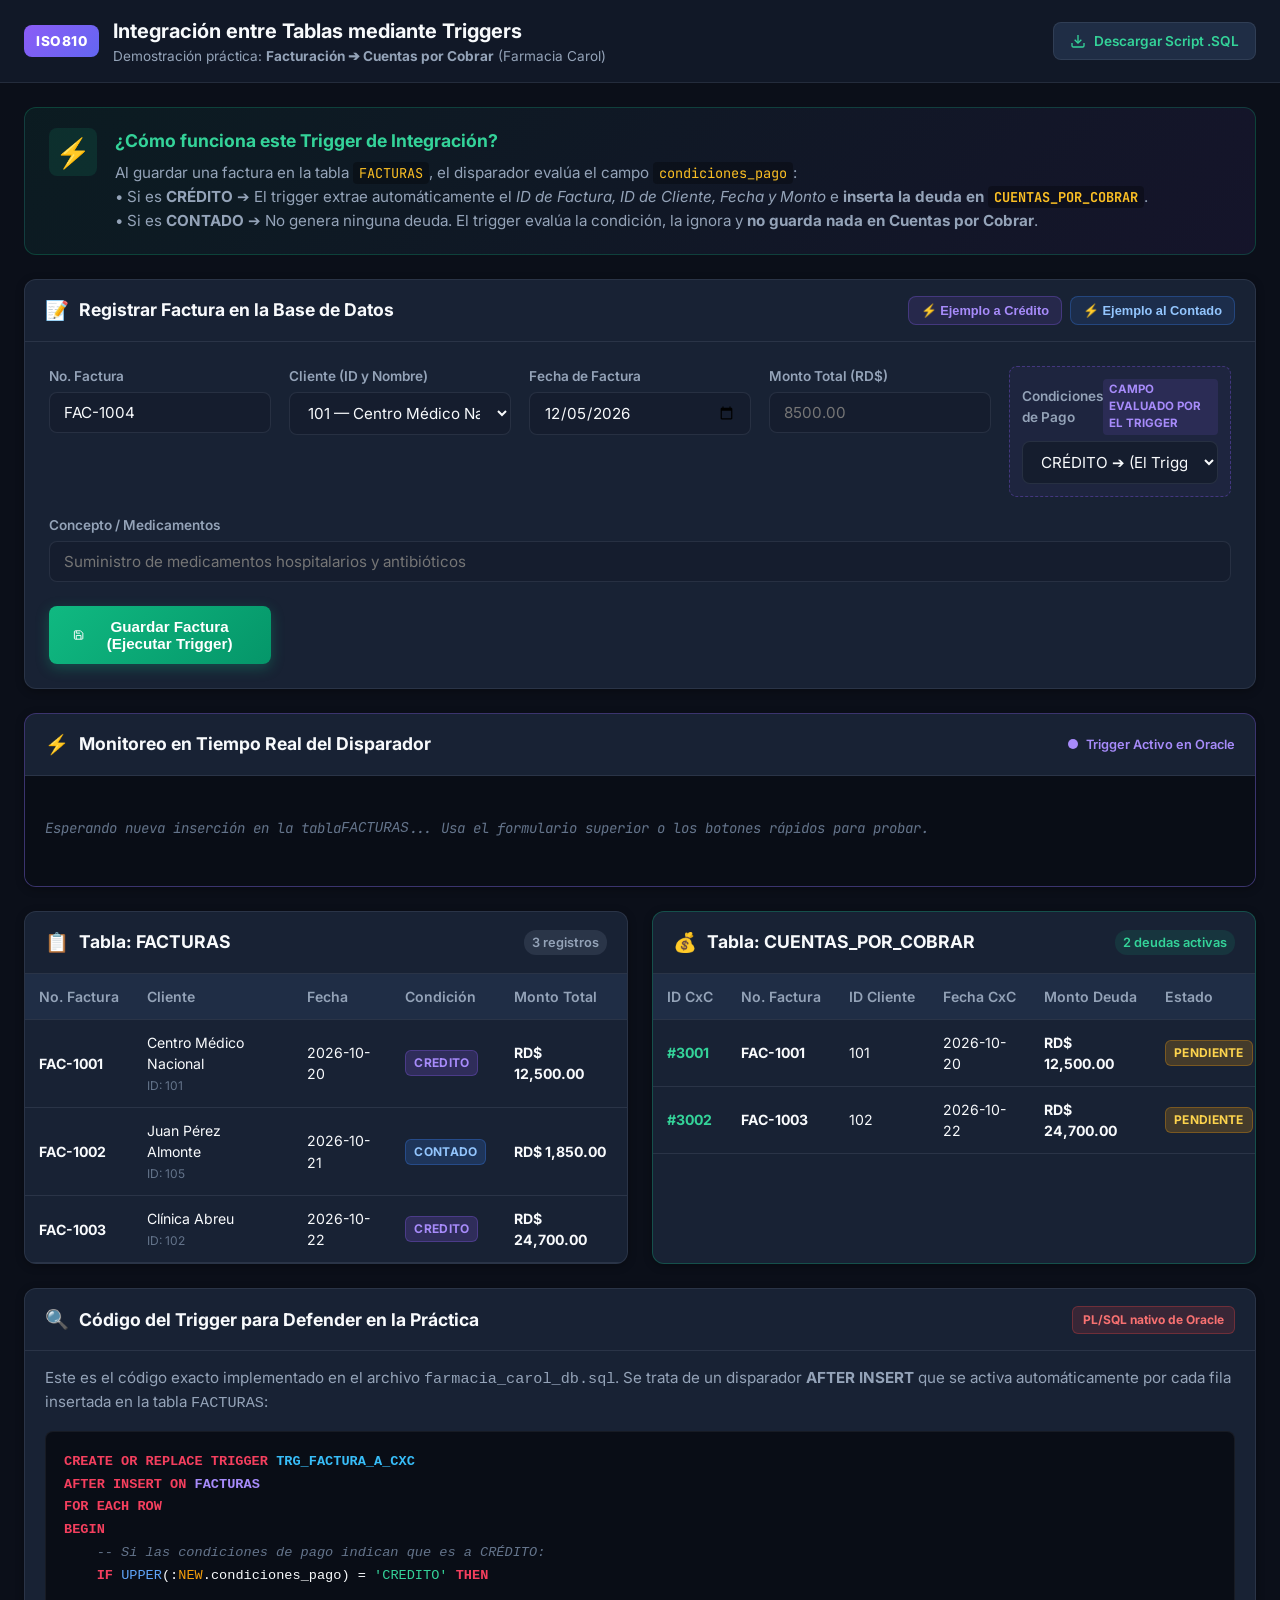
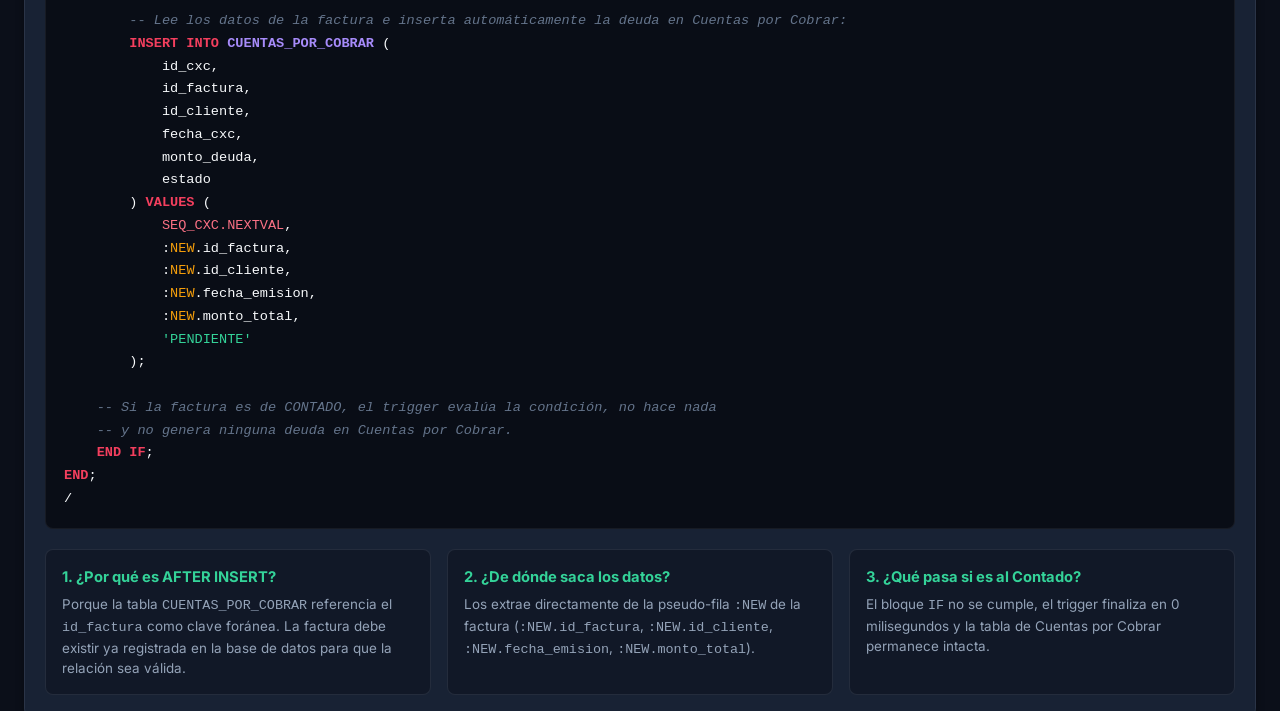
==== commit 8d88d948: "Simplificacion de interfaz y modelo: demostracion limpia de integracion de Facturas y CxC con Trigge" ====
--- a/farmacia_carol.html
+++ b/farmacia_carol.html
@@ -3,1049 +3,246 @@
 <head>
   <meta charset="UTF-8">
   <meta name="viewport" content="width=device-width, initial-scale=1.0">
-  <meta name="description" content="Farmacia Carol — Sistema integrado de Facturación y Cuentas por Cobrar con Triggers, Stored Procedures, Secuencias y Vistas de Base de Datos.">
-  <title>Farmacia Carol | Facturación & Cuentas x Cobrar — Integración con Triggers</title>
+  <title>Integración de BD con Triggers | Facturación ➔ Cuentas por Cobrar</title>
   <link rel="preconnect" href="https://fonts.googleapis.com">
   <link rel="preconnect" href="https://fonts.gstatic.com" crossorigin>
-  <link href="https://fonts.googleapis.com/css2?family=Inter:wght@300;400;500;600;700;800&display=swap" rel="stylesheet">
+  <link href="https://fonts.googleapis.com/css2?family=Inter:wght@400;500;600;700;800&family=JetBrains+Mono:wght@400;600&display=swap" rel="stylesheet">
   <link rel="stylesheet" href="farmacia_carol.css">
 </head>
 <body>
 
-  <!-- ===== SIDEBAR ===== -->
-  <aside class="sidebar" id="sidebar">
-    <div class="sidebar-header">
-      <div class="logo-container">
-        <div class="logo-icon">
-          <svg viewBox="0 0 24 24" fill="none" stroke="currentColor" stroke-width="2">
-            <path d="M12 2L12 8M8 4H16M3 12h18M5 12v8a2 2 0 0 0 2 2h10a2 2 0 0 0 2-2v-8"/>
-            <line x1="9" y1="16" x2="15" y2="16"/>
-          </svg>
-        </div>
-        <div class="logo-text">
-          <h1>Farmacia Carol</h1>
-          <span>Facturación & CxC</span>
-        </div>
+  <!-- Top Banner -->
+  <header class="app-header">
+    <div class="header-container">
+      <div class="brand">
+        <div class="brand-badge">ISO810</div>
+        <div>
+          <h1>Integración entre Tablas mediante Triggers</h1>
+          <p>Demostración práctica: <strong>Facturación ➔ Cuentas por Cobrar</strong> (Farmacia Carol)</p>
+        </div>
+      </div>
+      <div class="header-actions">
+        <a href="farmacia_carol_db.sql" download class="btn-download">
+          <svg viewBox="0 0 24 24" width="16" height="16" fill="none" stroke="currentColor" stroke-width="2"><path d="M21 15v4a2 2 0 0 1-2 2H5a2 2 0 0 1-2-2v-4"/><polyline points="7 10 12 15 17 10"/><line x1="12" y1="15" x2="12" y2="3"/></svg>
+          Descargar Script .SQL
+        </a>
       </div>
     </div>
-    <nav class="sidebar-nav">
-      <div class="nav-section-title">Principal</div>
-      <a href="#" class="nav-item active" data-section="dashboard">
-        <svg viewBox="0 0 24 24" fill="none" stroke="currentColor" stroke-width="2"><rect x="3" y="3" width="7" height="7" rx="1"/><rect x="14" y="3" width="7" height="7" rx="1"/><rect x="3" y="14" width="7" height="7" rx="1"/><rect x="14" y="14" width="7" height="7" rx="1"/></svg>
-        <span>Dashboard</span>
-      </a>
-
-      <div class="nav-section-title">Facturación</div>
-      <a href="#" class="nav-item" data-section="facturas">
-        <svg viewBox="0 0 24 24" fill="none" stroke="currentColor" stroke-width="2"><path d="M14 2H6a2 2 0 0 0-2 2v16a2 2 0 0 0 2 2h12a2 2 0 0 0 2-2V8z"/><polyline points="14 2 14 8 20 8"/><line x1="16" y1="13" x2="8" y2="13"/><line x1="16" y1="17" x2="8" y2="17"/></svg>
-        <span>Facturas</span>
-      </a>
-      <a href="#" class="nav-item" data-section="nueva-factura">
-        <svg viewBox="0 0 24 24" fill="none" stroke="currentColor" stroke-width="2"><path d="M14 2H6a2 2 0 0 0-2 2v16a2 2 0 0 0 2 2h12a2 2 0 0 0 2-2V8z"/><polyline points="14 2 14 8 20 8"/><line x1="12" y1="18" x2="12" y2="12"/><line x1="9" y1="15" x2="15" y2="15"/></svg>
-        <span>Nueva Factura</span>
-      </a>
-
-      <div class="nav-section-title">Cuentas x Cobrar</div>
-      <a href="#" class="nav-item" data-section="cxc">
-        <svg viewBox="0 0 24 24" fill="none" stroke="currentColor" stroke-width="2"><line x1="12" y1="1" x2="12" y2="23"/><path d="M17 5H9.5a3.5 3.5 0 0 0 0 7h5a3.5 3.5 0 0 1 0 7H6"/></svg>
-        <span>Cuentas x Cobrar</span>
-        <span class="nav-badge" id="cxcBadge">3</span>
-      </a>
-      <a href="#" class="nav-item" data-section="clientes">
-        <svg viewBox="0 0 24 24" fill="none" stroke="currentColor" stroke-width="2"><path d="M17 21v-2a4 4 0 0 0-4-4H5a4 4 0 0 0-4 4v2"/><circle cx="9" cy="7" r="4"/><path d="M23 21v-2a4 4 0 0 0-3-3.87"/><path d="M16 3.13a4 4 0 0 1 0 7.75"/></svg>
-        <span>Clientes</span>
-      </a>
-
-      <div class="nav-section-title">Base de Datos</div>
-      <a href="#" class="nav-item" data-section="triggers">
-        <svg viewBox="0 0 24 24" fill="none" stroke="currentColor" stroke-width="2"><polygon points="13 2 3 14 12 14 11 22 21 10 12 10 13 2"/></svg>
-        <span>Triggers & Logs</span>
-      </a>
-      <a href="#" class="nav-item" data-section="arquitectura">
-        <svg viewBox="0 0 24 24" fill="none" stroke="currentColor" stroke-width="2"><circle cx="12" cy="12" r="3"/><path d="M19.4 15a1.65 1.65 0 0 0 .33 1.82l.06.06a2 2 0 0 1 0 2.83 2 2 0 0 1-2.83 0l-.06-.06a1.65 1.65 0 0 0-1.82-.33 1.65 1.65 0 0 0-1 1.51V21a2 2 0 0 1-2 2 2 2 0 0 1-2-2v-.09A1.65 1.65 0 0 0 9 19.4a1.65 1.65 0 0 0-1.82.33l-.06.06a2 2 0 0 1-2.83 0 2 2 0 0 1 0-2.83l.06-.06A1.65 1.65 0 0 0 4.68 15a1.65 1.65 0 0 0-1.51-1H3a2 2 0 0 1-2-2 2 2 0 0 1 2-2h.09A1.65 1.65 0 0 0 4.6 9a1.65 1.65 0 0 0-.33-1.82l-.06-.06a2 2 0 0 1 0-2.83 2 2 0 0 1 2.83 0l.06.06A1.65 1.65 0 0 0 9 4.68a1.65 1.65 0 0 0 1-1.51V3a2 2 0 0 1 2-2 2 2 0 0 1 2 2v.09a1.65 1.65 0 0 0 1 1.51 1.65 1.65 0 0 0 1.82-.33l.06-.06a2 2 0 0 1 2.83 0 2 2 0 0 1 0 2.83l-.06.06A1.65 1.65 0 0 0 19.4 9a1.65 1.65 0 0 0 1.51 1H21a2 2 0 0 1 2 2 2 2 0 0 1-2 2h-.09a1.65 1.65 0 0 0-1.51 1z"/></svg>
-        <span>Arquitectura BD</span>
-      </a>
-    </nav>
-    <div class="sidebar-footer">
-      <div class="user-info">
-        <div class="user-avatar">LC</div>
-        <div>
-          <div class="user-name">Laura Carolina</div>
-          <div class="user-role">Gerente de Farmacia</div>
-        </div>
-      </div>
-    </div>
-  </aside>
-
-  <!-- ===== MAIN CONTENT ===== -->
-  <main class="main-content" id="mainContent">
-
-    <!-- ===== TOP BAR ===== -->
-    <header class="top-bar">
-      <button class="menu-toggle" id="menuToggle" aria-label="Alternar menú">
-        <svg viewBox="0 0 24 24" fill="none" stroke="currentColor" stroke-width="2"><line x1="3" y1="12" x2="21" y2="12"/><line x1="3" y1="6" x2="21" y2="6"/><line x1="3" y1="18" x2="21" y2="18"/></svg>
-      </button>
-      <div class="breadcrumb" id="breadcrumb">
-        <span>Farmacia Carol</span>
-        <svg viewBox="0 0 24 24" fill="none" stroke="currentColor" stroke-width="2" width="14" height="14"><polyline points="9 18 15 12 9 6"/></svg>
-        <span class="breadcrumb-current">Dashboard</span>
-      </div>
-      <div class="top-bar-right">
-        <a href="farmacia_carol_db.sql" download="farmacia_carol_db.sql" class="btn btn-sm btn-outline" style="text-decoration:none; display:inline-flex; align-items:center; gap:6px; font-size:0.8rem; padding:6px 12px; border:1px solid rgba(16,185,129,0.3); border-radius:8px; color:var(--primary-light);">
-          <svg viewBox="0 0 24 24" fill="none" stroke="currentColor" stroke-width="2" width="14" height="14"><path d="M21 15v4a2 2 0 0 1-2 2H5a2 2 0 0 1-2-2v-4"/><polyline points="7 10 12 15 17 10"/><line x1="12" y1="15" x2="12" y2="3"/></svg>
-          <span>Descargar .SQL (Oracle)</span>
-        </a>
-        <a href="index.html" class="btn btn-sm" style="text-decoration:none; display:inline-flex; align-items:center; gap:6px; font-size:0.8rem; padding:6px 12px; background:rgba(249,115,22,0.15); border:1px solid rgba(249,115,22,0.3); border-radius:8px; color:#fb923c; transition:all 0.2s;">
-          <svg viewBox="0 0 24 24" fill="none" stroke="currentColor" stroke-width="2" width="14" height="14"><rect width="40" height="40" rx="10" fill="none"/><path d="M3 9l9-7 9 7v11a2 2 0 0 1-2 2H5a2 2 0 0 1-2-2z"/><polyline points="9 22 9 12 15 12 15 22"/></svg>
-          <span>Ferretería Americana (TSS)</span>
-        </a>
-        <div class="trigger-indicator">
-          <span class="trigger-icon">⚡</span>
-          <span>Triggers Activos</span>
-        </div>
-        <div class="db-status">
-          <span class="status-dot"></span>
-          <span>Oracle DB Conectada</span>
-        </div>
-      </div>
-    </header>
-
-    <!-- ===== SECTION: DASHBOARD ===== -->
-    <section class="content-section active" id="section-dashboard">
-      <div class="section-header">
-        <h2>Dashboard — Facturación & Cuentas x Cobrar</h2>
-        <p>Resumen financiero integrado con triggers automáticos de base de datos</p>
-      </div>
-
-      <div class="stats-grid">
-        <div class="stat-card stat-primary">
-          <div class="stat-icon">
-            <svg viewBox="0 0 24 24" fill="none" stroke="currentColor" stroke-width="2"><path d="M14 2H6a2 2 0 0 0-2 2v16a2 2 0 0 0 2 2h12a2 2 0 0 0 2-2V8z"/><polyline points="14 2 14 8 20 8"/></svg>
-          </div>
-          <div class="stat-content">
-            <span class="stat-value" id="statTotalFacturado">—</span>
-            <span class="stat-label">Total Facturado</span>
-          </div>
-        </div>
-        <div class="stat-card stat-warning">
-          <div class="stat-icon">
-            <svg viewBox="0 0 24 24" fill="none" stroke="currentColor" stroke-width="2"><circle cx="12" cy="12" r="10"/><polyline points="12 6 12 12 16 14"/></svg>
-          </div>
-          <div class="stat-content">
-            <span class="stat-value" id="statTotalPendiente">—</span>
-            <span class="stat-label">Pendiente de Cobro</span>
-          </div>
-        </div>
-        <div class="stat-card stat-error">
-          <div class="stat-icon">
-            <svg viewBox="0 0 24 24" fill="none" stroke="currentColor" stroke-width="2"><path d="M10.29 3.86L1.82 18a2 2 0 0 0 1.71 3h16.94a2 2 0 0 0 1.71-3L13.71 3.86a2 2 0 0 0-3.42 0z"/><line x1="12" y1="9" x2="12" y2="13"/><line x1="12" y1="17" x2="12.01" y2="17"/></svg>
-          </div>
-          <div class="stat-content">
-            <span class="stat-value" id="statTotalVencido">—</span>
-            <span class="stat-label">Cuentas Vencidas</span>
-          </div>
-        </div>
-        <div class="stat-card stat-success">
-          <div class="stat-icon">
-            <svg viewBox="0 0 24 24" fill="none" stroke="currentColor" stroke-width="2"><path d="M22 11.08V12a10 10 0 1 1-5.93-9.14"/><polyline points="22 4 12 14.01 9 11.01"/></svg>
-          </div>
-          <div class="stat-content">
-            <span class="stat-value" id="statTotalCobrado">—</span>
-            <span class="stat-label">Total Cobrado</span>
-          </div>
-        </div>
-        <div class="stat-card stat-info">
-          <div class="stat-icon">
-            <svg viewBox="0 0 24 24" fill="none" stroke="currentColor" stroke-width="2"><path d="M14 2H6a2 2 0 0 0-2 2v16a2 2 0 0 0 2 2h12a2 2 0 0 0 2-2V8z"/><polyline points="14 2 14 8 20 8"/></svg>
-          </div>
-          <div class="stat-content">
-            <span class="stat-value" id="statFacturasPend">—</span>
-            <span class="stat-label">Facturas Pendientes</span>
-          </div>
-        </div>
-        <div class="stat-card stat-accent">
-          <div class="stat-icon">
-            <svg viewBox="0 0 24 24" fill="none" stroke="currentColor" stroke-width="2"><polygon points="13 2 3 14 12 14 11 22 21 10 12 10 13 2"/></svg>
-          </div>
-          <div class="stat-content">
-            <span class="stat-value" id="statCxcVencidas">—</span>
-            <span class="stat-label">CxC Vencidas</span>
-          </div>
-        </div>
-      </div>
-
-      <!-- Aging Report -->
-      <div class="card">
+  </header>
+
+  <main class="main-container">
+
+    <!-- INTRO / EXPLICACIÓN BREVE -->
+    <section class="banner-concept">
+      <div class="concept-icon">⚡</div>
+      <div class="concept-text">
+        <h3>¿Cómo funciona este Trigger de Integración?</h3>
+        <p>
+          Al guardar una factura en la tabla <code>FACTURAS</code>, el disparador evalúa el campo <code>condiciones_pago</code>:
+          <br>
+          • Si es <strong>CRÉDITO</strong> ➔ El trigger extrae automáticamente el <em>ID de Factura, ID de Cliente, Fecha y Monto</em> e <strong>inserta la deuda en <code>CUENTAS_POR_COBRAR</code></strong>.
+          <br>
+          • Si es <strong>CONTADO</strong> ➔ No genera ninguna deuda. El trigger evalúa la condición, la ignora y <strong>no guarda nada en Cuentas por Cobrar</strong>.
+        </p>
+      </div>
+    </section>
+
+    <!-- FORMULARIO SENCILLO DE REGISTRO DE FACTURA -->
+    <section class="card form-card">
+      <div class="card-header">
+        <div class="card-title">
+          <span class="icon">📝</span>
+          <h2>Registrar Factura en la Base de Datos</h2>
+        </div>
+        <div class="demo-buttons">
+          <button type="button" class="btn-quick credit" onclick="cargarEjemplo('CREDITO')">⚡ Ejemplo a Crédito</button>
+          <button type="button" class="btn-quick cash" onclick="cargarEjemplo('CONTADO')">⚡ Ejemplo al Contado</button>
+        </div>
+      </div>
+
+      <form id="formFactura" onsubmit="guardarFactura(event)" class="form-grid">
+        <div class="form-group">
+          <label for="numFactura">No. Factura</label>
+          <input type="text" id="numFactura" required placeholder="FAC-1005" readonly>
+        </div>
+
+        <div class="form-group">
+          <label for="clienteSelect">Cliente (ID y Nombre)</label>
+          <select id="clienteSelect" required>
+            <option value="101" data-nombre="Centro Médico Nacional">101 — Centro Médico Nacional</option>
+            <option value="102" data-nombre="Clínica Abreu">102 — Clínica Abreu</option>
+            <option value="103" data-nombre="Hospital Dr. Moscoso Puello">103 — Hospital Dr. Moscoso Puello</option>
+            <option value="104" data-nombre="Farmacia Popular Sucursal">104 — Farmacia Popular Sucursal</option>
+            <option value="105" data-nombre="Juan Pérez Almonte">105 — Juan Pérez Almonte (Particular)</option>
+          </select>
+        </div>
+
+        <div class="form-group">
+          <label for="fechaEmision">Fecha de Factura</label>
+          <input type="date" id="fechaEmision" required>
+        </div>
+
+        <div class="form-group">
+          <label for="montoTotal">Monto Total (RD$)</label>
+          <input type="number" id="montoTotal" min="1" step="0.01" required placeholder="8500.00">
+        </div>
+
+        <div class="form-group highlight-group">
+          <label for="condicionesPago">
+            Condiciones de Pago
+            <span class="badge-eval">Campo Evaluado por el Trigger</span>
+          </label>
+          <select id="condicionesPago" required onchange="actualizarPrevisualizacion()">
+            <option value="CREDITO">CRÉDITO ➔ (El Trigger Creará la CxC)</option>
+            <option value="CONTADO">CONTADO ➔ (El Trigger NO creará deuda)</option>
+          </select>
+        </div>
+
+        <div class="form-group span-full">
+          <label for="conceptoFactura">Concepto / Medicamentos</label>
+          <input type="text" id="conceptoFactura" placeholder="Suministro de medicamentos hospitalarios y antibióticos" required>
+        </div>
+
+        <div class="form-actions span-full">
+          <button type="submit" class="btn-primary" id="btnGuardar">
+            <svg viewBox="0 0 24 24" width="18" height="18" fill="none" stroke="currentColor" stroke-width="2"><path d="M19 21H5a2 2 0 0 1-2-2V5a2 2 0 0 1 2-2h11l5 5v11a2 2 0 0 1-2 2z"/><polyline points="17 21 17 13 7 13 7 21"/><polyline points="7 3 7 8 15 8"/></svg>
+            Guardar Factura (Ejecutar Trigger)
+          </button>
+        </div>
+      </form>
+    </section>
+
+    <!-- MONITOR DE EJECUCIÓN DEL TRIGGER EN VIVO -->
+    <section class="card trigger-console-card">
+      <div class="card-header">
+        <div class="card-title">
+          <span class="icon">⚡</span>
+          <h2>Monitoreo en Tiempo Real del Disparador</h2>
+        </div>
+        <span class="pulse-indicator"><span class="pulse-dot"></span> Trigger Activo en Oracle</span>
+      </div>
+      <div class="console-body" id="consoleBody">
+        <div class="console-initial">
+          Esperando nueva inserción en la tabla <code>FACTURAS</code>... Usa el formulario superior o los botones rápidos para probar.
+        </div>
+      </div>
+    </section>
+
+    <!-- DOS TABLAS DE RESULTADOS LADO A LADO -->
+    <div class="tables-layout">
+      
+      <!-- TABLA 1: FACTURAS -->
+      <section class="card table-card">
         <div class="card-header">
-          <h3>Análisis de Antigüedad de Cartera (Aging Report)</h3>
-          <span class="badge badge-accent">Vista Materializada</span>
-        </div>
-        <div class="card-body">
-          <div class="aging-bar">
-            <div class="aging-segment current" id="agingCurrent" style="width:40%"></div>
-            <div class="aging-segment d30" id="agingD30" style="width:30%"></div>
-            <div class="aging-segment d60" id="agingD60" style="width:20%"></div>
-            <div class="aging-segment d90" id="agingD90" style="width:10%"></div>
-          </div>
-          <div class="aging-legend">
-            <div class="aging-legend-item">
-              <div class="aging-dot current"></div>
-              <span>Al día: <strong id="agingCurrentAmt">—</strong></span>
-            </div>
-            <div class="aging-legend-item">
-              <div class="aging-dot d30"></div>
-              <span>1-30 días: <strong id="agingD30Amt">—</strong></span>
-            </div>
-            <div class="aging-legend-item">
-              <div class="aging-dot d60"></div>
-              <span>31-60 días: <strong id="agingD60Amt">—</strong></span>
-            </div>
-            <div class="aging-legend-item">
-              <div class="aging-dot d90"></div>
-              <span>60+ días: <strong id="agingD90Amt">—</strong></span>
-            </div>
-          </div>
-        </div>
-      </div>
-
-      <!-- Resumen de Integración -->
-      <div class="card">
-        <div class="card-header">
-          <h3>Flujo de Integración — Triggers en Tiempo Real</h3>
-          <span class="badge badge-primary">Automático</span>
-        </div>
-        <div class="card-body">
-          <div class="integration-flow">
-            <div class="flow-panel">
-              <h4>
-                <svg viewBox="0 0 24 24" fill="none" stroke="var(--primary)" stroke-width="2" width="20" height="20"><path d="M14 2H6a2 2 0 0 0-2 2v16a2 2 0 0 0 2 2h12a2 2 0 0 0 2-2V8z"/><polyline points="14 2 14 8 20 8"/></svg>
-                Facturación
-                <span class="panel-badge" style="background:var(--primary-100); color:var(--primary);">INSERT</span>
-              </h4>
-              <p style="font-size:0.82rem; color:var(--text-muted); line-height:1.6;">
-                Al crear una nueva factura a <strong>crédito</strong>, el sistema asigna NCF automáticamente
-                via <code>SEQ_FACTURA</code> y un <strong>BEFORE INSERT TRIGGER</strong> invoca
-                <code>sp_generar_ncf()</code>.
-              </p>
-            </div>
-            <div class="flow-arrow">⚡→</div>
-            <div class="flow-panel">
-              <h4>
-                <svg viewBox="0 0 24 24" fill="none" stroke="var(--accent)" stroke-width="2" width="20" height="20"><polygon points="13 2 3 14 12 14 11 22 21 10 12 10 13 2"/></svg>
-                Trigger AFTER INSERT
-                <span class="panel-badge" style="background:var(--accent-100); color:var(--accent);">TRIGGER</span>
-              </h4>
-              <p style="font-size:0.82rem; color:var(--text-muted); line-height:1.6;">
-                <code>TRG_AFTER_INSERT_FACTURA</code> se dispara automáticamente
-                y ejecuta: INSERT en <strong>CUENTAS_POR_COBRAR</strong>, calcula fecha de vencimiento
-                según días de crédito del cliente, y actualiza el <strong>balance</strong> del cliente.
-              </p>
-            </div>
-            <div class="flow-arrow">→📊</div>
-            <div class="flow-panel">
-              <h4>
-                <svg viewBox="0 0 24 24" fill="none" stroke="var(--info)" stroke-width="2" width="20" height="20"><line x1="12" y1="1" x2="12" y2="23"/><path d="M17 5H9.5a3.5 3.5 0 0 0 0 7h5a3.5 3.5 0 0 1 0 7H6"/></svg>
-                Cuentas x Cobrar
-                <span class="panel-badge" style="background:var(--info-bg); color:var(--info);">AUTO</span>
-              </h4>
-              <p style="font-size:0.82rem; color:var(--text-muted); line-height:1.6;">
-                Se crea el registro CxC automáticamente con <code>SEQ_CXC.NEXTVAL</code>.
-                Al registrar pagos, <code>TRG_AFTER_INSERT_PAGO</code> actualiza saldos,
-                estado de la CxC y la factura original. Un <strong>JOB</strong> recalcula
-                días de mora periódicamente.
-              </p>
-            </div>
-          </div>
-        </div>
-      </div>
-    </section>
-
-    <!-- ===== SECTION: FACTURAS ===== -->
-    <section class="content-section" id="section-facturas">
-      <div class="section-header">
-        <h2>Registro de Facturas</h2>
-        <p>Facturas emitidas con NCF generado automáticamente por triggers</p>
-      </div>
-      <div class="card">
-        <div class="card-header">
-          <h3>Facturas — Farmacia Carol</h3>
-          <div class="card-actions">
-            <span class="badge badge-accent">⚡ NCF via SEQ_FACTURA + Trigger</span>
-          </div>
-        </div>
-        <div class="card-body table-responsive">
-          <table class="data-table" id="tablaFacturas">
-            <thead>
-              <tr>
-                <th>NCF</th>
-                <th>Fecha</th>
-                <th>Cliente</th>
-                <th>Subtotal</th>
-                <th>ITBIS 18%</th>
-                <th>Total</th>
-                <th>Estado</th>
-                <th>Acciones</th>
-              </tr>
-            </thead>
-            <tbody id="tbodyFacturas"></tbody>
-            <tfoot id="tfootFacturas"></tfoot>
-          </table>
-        </div>
-      </div>
-    </section>
-
-    <!-- ===== SECTION: NUEVA FACTURA ===== -->
-    <section class="content-section" id="section-nueva-factura">
-      <div class="section-header">
-        <h2>Nueva Factura</h2>
-        <p>Al guardar, se disparan automáticamente los triggers de BD para crear la cuenta por cobrar</p>
-      </div>
-
-      <div class="two-col">
-        <!-- Datos de la factura -->
-        <div class="card">
-          <div class="card-header">
-            <h3>Datos de la Factura</h3>
-            <span class="badge badge-primary">BEFORE INSERT → sp_generar_ncf()</span>
-          </div>
-          <div class="card-body">
-            <div class="form-grid">
-              <div class="form-group">
-                <label for="newFacturaCliente">Cliente</label>
-                <select id="newFacturaCliente"></select>
-              </div>
-              <div class="form-group">
-                <label>RNC Emisor</label>
-                <input type="text" value="130987654" readonly>
-              </div>
-              <div class="form-group">
-                <label>Serie NCF</label>
-                <input type="text" value="B01 (Crédito Fiscal)" readonly>
-              </div>
-              <div class="form-group">
-                <label>Moneda</label>
-                <input type="text" value="DOP (Peso Dominicano)" readonly>
-              </div>
-            </div>
-            <div class="form-group">
-              <label for="newFacturaNotas">Notas / Observaciones</label>
-              <textarea id="newFacturaNotas" placeholder="Notas opcionales para la factura..."></textarea>
-            </div>
-          </div>
-        </div>
-
-        <!-- Agregar líneas -->
-        <div class="card">
-          <div class="card-header">
-            <h3>Agregar Productos</h3>
-          </div>
-          <div class="card-body">
-            <div class="form-grid">
-              <div class="form-group" style="grid-column: 1 / -1;">
-                <label for="lineProducto">Producto</label>
-                <select id="lineProducto"></select>
-              </div>
-              <div class="form-group">
-                <label for="lineCantidad">Cantidad</label>
-                <input type="number" id="lineCantidad" value="1" min="1">
-              </div>
-              <div class="form-group" style="display:flex; align-items:flex-end;">
-                <button class="btn btn-primary" onclick="agregarLinea()" style="width:100%;">
-                  <svg viewBox="0 0 24 24" fill="none" stroke="currentColor" stroke-width="2" width="16" height="16"><line x1="12" y1="5" x2="12" y2="19"/><line x1="5" y1="12" x2="19" y2="12"/></svg>
-                  Agregar
-                </button>
-              </div>
-            </div>
-          </div>
-        </div>
-      </div>
-
-      <!-- Líneas de la factura -->
-      <div class="card">
-        <div class="card-header">
-          <h3>Detalle de Productos</h3>
-          <span class="badge badge-warning">ITBIS 18%</span>
-        </div>
-        <div class="card-body table-responsive">
+          <div class="card-title">
+            <span class="icon">📋</span>
+            <h2>Tabla: FACTURAS</h2>
+          </div>
+          <span class="count-badge" id="countFacturas">0 registros</span>
+        </div>
+        <div class="table-responsive">
           <table class="data-table">
             <thead>
               <tr>
-                <th>Código</th>
-                <th>Producto</th>
-                <th>Cant.</th>
-                <th>Precio</th>
-                <th>ITBIS</th>
-                <th>Total</th>
-                <th></th>
+                <th>No. Factura</th>
+                <th>Cliente</th>
+                <th>Fecha</th>
+                <th>Condición</th>
+                <th>Monto Total</th>
               </tr>
             </thead>
-            <tbody id="tbodyNewLines"></tbody>
+            <tbody id="tbodyFacturas">
+              <!-- Se puebla dinámicamente -->
+            </tbody>
           </table>
-          <div id="newInvoiceTotals"></div>
-          <div class="action-bar">
-            <button class="btn btn-primary btn-lg" id="btnProcesarFactura" onclick="procesarFactura()">
-              <svg viewBox="0 0 24 24" fill="none" stroke="currentColor" stroke-width="2" width="18" height="18"><path d="M14 2H6a2 2 0 0 0-2 2v16a2 2 0 0 0 2 2h12a2 2 0 0 0 2-2V8z"/><polyline points="14 2 14 8 20 8"/><line x1="12" y1="18" x2="12" y2="12"/><line x1="9" y1="15" x2="15" y2="15"/></svg>
-              Procesar Factura
-            </button>
-            <span style="font-size:0.8rem; color:var(--accent); display:flex; align-items:center; gap:6px;">
-              ⚡ Al procesar se disparan: TRG_BEFORE_INSERT_FACTURA → TRG_AFTER_INSERT_FACTURA → CxC automática
-            </span>
-          </div>
-        </div>
-      </div>
-    </section>
-
-    <!-- ===== SECTION: CUENTAS POR COBRAR ===== -->
-    <section class="content-section" id="section-cxc">
-      <div class="section-header">
-        <h2>Cuentas por Cobrar</h2>
-        <p>Registros creados automáticamente por <code>TRG_AFTER_INSERT_FACTURA</code> — Pagos actualizados por <code>TRG_AFTER_INSERT_PAGO</code></p>
-      </div>
-
-      <div class="action-bar" style="margin-bottom:20px;">
-        <button class="btn btn-accent" onclick="ejecutarJobVencimientos()">
-          🔄 Ejecutar Job de Vencimientos
-        </button>
-        <button class="btn btn-outline" onclick="emitirNotaCredito()">
-          📝 Emitir Nota de Crédito (demo)
-        </button>
-        <span style="font-size:0.78rem; color:var(--text-muted); display:flex; align-items:center; gap:6px;">
-          ⚡ El Job ejecuta <code>sp_actualizar_mora(SYSDATE)</code> para recalcular días de mora
-        </span>
-      </div>
-
-      <div class="card">
+        </div>
+      </section>
+
+      <!-- TABLA 2: CUENTAS POR COBRAR -->
+      <section class="card table-card cxc-card">
         <div class="card-header">
-          <h3>Cartera de Cuentas por Cobrar</h3>
-          <span class="badge badge-accent">⚡ Generada por Triggers</span>
-        </div>
-        <div class="card-body table-responsive">
+          <div class="card-title">
+            <span class="icon">💰</span>
+            <h2>Tabla: CUENTAS_POR_COBRAR</h2>
+          </div>
+          <span class="count-badge cxc-badge" id="countCxC">0 deudas</span>
+        </div>
+        <div class="table-responsive">
           <table class="data-table">
             <thead>
               <tr>
                 <th>ID CxC</th>
-                <th>Factura</th>
-                <th>Cliente</th>
-                <th>Monto Original</th>
-                <th>Pagado</th>
-                <th>Saldo</th>
-                <th>Vencimiento</th>
-                <th>Mora</th>
+                <th>No. Factura</th>
+                <th>ID Cliente</th>
+                <th>Fecha CxC</th>
+                <th>Monto Deuda</th>
                 <th>Estado</th>
-                <th>Acciones</th>
               </tr>
             </thead>
-            <tbody id="tbodyCxC"></tbody>
-            <tfoot id="tfootCxC"></tfoot>
+            <tbody id="tbodyCxC">
+              <!-- Se puebla dinámicamente por el trigger -->
+            </tbody>
           </table>
         </div>
-      </div>
-    </section>
-
-    <!-- ===== SECTION: CLIENTES ===== -->
-    <section class="content-section" id="section-clientes">
-      <div class="section-header">
-        <h2>Clientes con Línea de Crédito</h2>
-        <p>Balance actualizado automáticamente por triggers al facturar y al registrar pagos</p>
-      </div>
-      <div class="card">
-        <div class="card-header">
-          <h3>Estado de Crédito por Cliente</h3>
-          <span class="badge badge-primary">Vista: VW_ESTADO_CREDITO_CLIENTES</span>
-        </div>
-        <div class="card-body table-responsive">
-          <table class="data-table">
-            <thead>
-              <tr>
-                <th>Cliente</th>
-                <th>RNC</th>
-                <th>Plazo</th>
-                <th>Límite de Crédito</th>
-                <th>Balance Actual</th>
-                <th>Uso del Crédito</th>
-              </tr>
-            </thead>
-            <tbody id="tbodyClientes"></tbody>
-          </table>
-        </div>
-      </div>
-    </section>
-
-    <!-- ===== SECTION: TRIGGERS & LOGS ===== -->
-    <section class="content-section" id="section-triggers">
-      <div class="section-header">
-        <h2>Triggers, Procedures & Logs de Ejecución</h2>
-        <p>Registro en tiempo real de los disparadores y procedimientos almacenados ejecutados</p>
-      </div>
-
-      <!-- Tabs -->
-      <div class="tab-group" data-tab-group="triggers">
-        <button class="tab-btn active" data-tab="tab-log" onclick="switchTab('triggers','tab-log')">📋 Log de Ejecución</button>
-        <button class="tab-btn" data-tab="tab-triggers-sql" onclick="switchTab('triggers','tab-triggers-sql')">⚡ Código de Triggers</button>
-        <button class="tab-btn" data-tab="tab-procedures" onclick="switchTab('triggers','tab-procedures')">🔧 Stored Procedures</button>
-        <button class="tab-btn" data-tab="tab-views" onclick="switchTab('triggers','tab-views')">👁 Vistas & Secuencias</button>
-      </div>
-
-      <!-- Tab: Log -->
-      <div class="tab-content active" id="tab-log" data-tab-content="triggers">
-        <div class="card">
-          <div class="card-header">
-            <h3>Log de Triggers en Tiempo Real</h3>
-            <span class="badge badge-accent">Live</span>
-          </div>
-          <div class="card-body">
-            <div class="trigger-log" id="triggerLogContainer">
-              <!-- Se llena por JS -->
-            </div>
-          </div>
-        </div>
-      </div>
-
-      <!-- Tab: Triggers SQL -->
-      <div class="tab-content" id="tab-triggers-sql" data-tab-content="triggers">
-        <div class="card">
-          <div class="card-header">
-            <h3>TRG_BEFORE_INSERT_FACTURA</h3>
-            <span class="badge badge-accent">BEFORE INSERT</span>
-          </div>
-          <div class="card-body">
-            <div class="sql-block">
-              <span class="sql-label">PL/SQL — Oracle</span>
-<span class="kw">CREATE OR REPLACE TRIGGER</span> <span class="tbl">TRG_BEFORE_INSERT_FACTURA</span>
-<span class="kw">BEFORE INSERT ON</span> <span class="tbl">FACTURAS</span>
-<span class="kw">FOR EACH ROW</span>
-<span class="kw">DECLARE</span>
-    <span class="col">v_seq</span> <span class="kw">NUMBER</span>;
-    <span class="col">v_ncf</span> <span class="kw">VARCHAR2</span>(<span class="num">20</span>);
-<span class="kw">BEGIN</span>
-    <span class="cm">-- Obtener siguiente valor de la secuencia</span>
-    <span class="kw">SELECT</span> <span class="tbl">SEQ_FACTURA</span>.<span class="fn">NEXTVAL</span> <span class="kw">INTO</span> <span class="col">v_seq</span> <span class="kw">FROM</span> <span class="tbl">DUAL</span>;
-
-    <span class="cm">-- Generar NCF automáticamente vía Stored Procedure</span>
-    <span class="fn">sp_generar_ncf</span>(<span class="str">'B01'</span>, <span class="col">v_seq</span>, <span class="col">v_ncf</span>);
-
-    <span class="cm">-- Asignar valores calculados al nuevo registro</span>
-    :NEW.<span class="col">id</span>         := <span class="col">v_seq</span>;
-    :NEW.<span class="col">ncf</span>        := <span class="col">v_ncf</span>;
-    :NEW.<span class="col">fecha</span>      := <span class="fn">SYSDATE</span>;
-    :NEW.<span class="col">itbis</span>      := :NEW.<span class="col">subtotal</span> * <span class="num">0.18</span>;
-    :NEW.<span class="col">total</span>      := :NEW.<span class="col">subtotal</span> + :NEW.<span class="col">itbis</span>;
-
-    <span class="cm">-- Log de auditoría</span>
-    <span class="kw">INSERT INTO</span> <span class="tbl">AUDIT_LOG</span> (<span class="col">tabla</span>, <span class="col">operacion</span>, <span class="col">registro_id</span>, <span class="col">fecha</span>)
-    <span class="kw">VALUES</span> (<span class="str">'FACTURAS'</span>, <span class="str">'INSERT'</span>, <span class="col">v_seq</span>, <span class="fn">SYSDATE</span>);
-<span class="kw">END</span>;
-/
-            </div>
-          </div>
-        </div>
-
-        <div class="card">
-          <div class="card-header">
-            <h3>TRG_AFTER_INSERT_FACTURA</h3>
-            <span class="badge badge-accent">AFTER INSERT — Integración CxC</span>
-          </div>
-          <div class="card-body">
-            <div class="sql-block">
-              <span class="sql-label">PL/SQL — Oracle</span>
-<span class="kw">CREATE OR REPLACE TRIGGER</span> <span class="tbl">TRG_AFTER_INSERT_FACTURA</span>
+      </section>
+
+    </div>
+
+    <!-- SECCIÓN DE DEFENSA: CÓDIGO DEL TRIGGER -->
+    <section class="card code-defense-card">
+      <div class="card-header">
+        <div class="card-title">
+          <span class="icon">🔍</span>
+          <h2>Código del Trigger para Defender en la Práctica</h2>
+        </div>
+        <span class="badge-oracle">PL/SQL nativo de Oracle</span>
+      </div>
+      <div class="card-body">
+        <p class="defense-desc">
+          Este es el código exacto implementado en el archivo <code>farmacia_carol_db.sql</code>. Se trata de un disparador <strong>AFTER INSERT</strong> que se activa automáticamente por cada fila insertada en la tabla <code>FACTURAS</code>:
+        </p>
+        <pre class="code-block"><code><span class="kw">CREATE OR REPLACE TRIGGER</span> <span class="trg">TRG_FACTURA_A_CXC</span>
 <span class="kw">AFTER INSERT ON</span> <span class="tbl">FACTURAS</span>
 <span class="kw">FOR EACH ROW</span>
-<span class="kw">WHEN</span> (NEW.<span class="col">tipo_pago</span> = <span class="str">'CREDITO'</span>)
-<span class="kw">DECLARE</span>
-    <span class="col">v_cxc_id</span>        <span class="kw">NUMBER</span>;
-    <span class="col">v_dias_credito</span>  <span class="kw">NUMBER</span>;
-    <span class="col">v_fecha_venc</span>    <span class="kw">DATE</span>;
-    <span class="col">v_balance</span>       <span class="kw">NUMBER</span>(<span class="num">12</span>,<span class="num">2</span>);
-    <span class="col">v_limite</span>        <span class="kw">NUMBER</span>(<span class="num">12</span>,<span class="num">2</span>);
 <span class="kw">BEGIN</span>
-    <span class="cm">-- 1. Obtener condiciones de crédito del cliente</span>
-    <span class="kw">SELECT</span> <span class="col">dias_credito</span>, <span class="col">balance</span>, <span class="col">limite_credito</span>
-    <span class="kw">INTO</span>   <span class="col">v_dias_credito</span>, <span class="col">v_balance</span>, <span class="col">v_limite</span>
-    <span class="kw">FROM</span>   <span class="tbl">CLIENTES</span>
-    <span class="kw">WHERE</span>  <span class="col">id</span> = :NEW.<span class="col">cliente_id</span>;
-
-    <span class="cm">-- 2. Calcular fecha de vencimiento</span>
-    <span class="col">v_fecha_venc</span> := :NEW.<span class="col">fecha</span> + <span class="col">v_dias_credito</span>;
-
-    <span class="cm">-- 3. Crear registro en CUENTAS_POR_COBRAR (secuencia)</span>
-    <span class="kw">SELECT</span> <span class="tbl">SEQ_CXC</span>.<span class="fn">NEXTVAL</span> <span class="kw">INTO</span> <span class="col">v_cxc_id</span> <span class="kw">FROM</span> <span class="tbl">DUAL</span>;
-
-    <span class="kw">INSERT INTO</span> <span class="tbl">CUENTAS_POR_COBRAR</span> (
-        <span class="col">id</span>, <span class="col">factura_id</span>, <span class="col">cliente_id</span>,
-        <span class="col">monto_original</span>, <span class="col">monto_pagado</span>, <span class="col">saldo</span>,
-        <span class="col">fecha_emision</span>, <span class="col">fecha_vencimiento</span>, <span class="col">estado</span>
-    ) <span class="kw">VALUES</span> (
-        <span class="col">v_cxc_id</span>, :NEW.<span class="col">id</span>, :NEW.<span class="col">cliente_id</span>,
-        :NEW.<span class="col">total</span>, <span class="num">0</span>, :NEW.<span class="col">total</span>,
-        :NEW.<span class="col">fecha</span>, <span class="col">v_fecha_venc</span>, <span class="str">'PENDIENTE'</span>
-    );
-
-    <span class="cm">-- 4. Actualizar balance del cliente</span>
-    <span class="kw">UPDATE</span> <span class="tbl">CLIENTES</span>
-    <span class="kw">SET</span>    <span class="col">balance</span> = <span class="col">balance</span> + :NEW.<span class="col">total</span>
-    <span class="kw">WHERE</span>  <span class="col">id</span> = :NEW.<span class="col">cliente_id</span>;
-
-    <span class="cm">-- 5. Verificar límite de crédito</span>
-    <span class="kw">IF</span> (<span class="col">v_balance</span> + :NEW.<span class="col">total</span>) > <span class="col">v_limite</span> <span class="kw">THEN</span>
-        <span class="fn">sp_alerta_credito</span>(:NEW.<span class="col">cliente_id</span>,
-            <span class="col">v_balance</span> + :NEW.<span class="col">total</span>, <span class="col">v_limite</span>);
+    <span class="cm">-- Si las condiciones de pago indican que es a CRÉDITO:</span>
+    <span class="kw">IF</span> <span class="fn">UPPER</span>(:<span class="var">NEW</span>.condiciones_pago) = <span class="str">'CREDITO'</span> <span class="kw">THEN</span>
+        
+        <span class="cm">-- Lee los datos de la factura e inserta automáticamente la deuda en Cuentas por Cobrar:</span>
+        <span class="kw">INSERT INTO</span> <span class="tbl">CUENTAS_POR_COBRAR</span> (
+            id_cxc,
+            id_factura,
+            id_cliente,
+            fecha_cxc,
+            monto_deuda,
+            estado
+        ) <span class="kw">VALUES</span> (
+            <span class="seq">SEQ_CXC.NEXTVAL</span>,
+            :<span class="var">NEW</span>.id_factura,
+            :<span class="var">NEW</span>.id_cliente,
+            :<span class="var">NEW</span>.fecha_emision,
+            :<span class="var">NEW</span>.monto_total,
+            <span class="str">'PENDIENTE'</span>
+        );
+
+    <span class="cm">-- Si la factura es de CONTADO, el trigger evalúa la condición, no hace nada</span>
+    <span class="cm">-- y no genera ninguna deuda en Cuentas por Cobrar.</span>
     <span class="kw">END IF</span>;
-
-    <span class="cm">-- 6. Log de auditoría</span>
-    <span class="kw">INSERT INTO</span> <span class="tbl">AUDIT_LOG</span> (<span class="col">tabla</span>, <span class="col">operacion</span>, <span class="col">registro_id</span>, <span class="col">detalle</span>, <span class="col">fecha</span>)
-    <span class="kw">VALUES</span> (<span class="str">'CUENTAS_POR_COBRAR'</span>, <span class="str">'INSERT_VIA_TRIGGER'</span>, <span class="col">v_cxc_id</span>,
-        <span class="str">'Factura '</span> || :NEW.<span class="col">ncf</span> || <span class="str">' → CxC creada'</span>, <span class="fn">SYSDATE</span>);
 <span class="kw">END</span>;
-/
-            </div>
-          </div>
-        </div>
-
-        <div class="card">
-          <div class="card-header">
-            <h3>TRG_AFTER_INSERT_PAGO</h3>
-            <span class="badge badge-accent">AFTER INSERT — Actualiza CxC</span>
-          </div>
-          <div class="card-body">
-            <div class="sql-block">
-              <span class="sql-label">PL/SQL — Oracle</span>
-<span class="kw">CREATE OR REPLACE TRIGGER</span> <span class="tbl">TRG_AFTER_INSERT_PAGO</span>
-<span class="kw">AFTER INSERT ON</span> <span class="tbl">PAGOS_CXC</span>
-<span class="kw">FOR EACH ROW</span>
-<span class="kw">DECLARE</span>
-    <span class="col">v_saldo</span>     <span class="kw">NUMBER</span>(<span class="num">12</span>,<span class="num">2</span>);
-    <span class="col">v_estado</span>    <span class="kw">VARCHAR2</span>(<span class="num">20</span>);
-    <span class="col">v_fact_id</span>   <span class="kw">NUMBER</span>;
-    <span class="col">v_cli_id</span>    <span class="kw">NUMBER</span>;
-<span class="kw">BEGIN</span>
-    <span class="cm">-- 1. Actualizar monto pagado y saldo en CxC</span>
-    <span class="kw">UPDATE</span> <span class="tbl">CUENTAS_POR_COBRAR</span>
-    <span class="kw">SET</span>    <span class="col">monto_pagado</span> = <span class="col">monto_pagado</span> + :NEW.<span class="col">monto</span>,
-           <span class="col">saldo</span>        = <span class="col">monto_original</span> - (<span class="col">monto_pagado</span> + :NEW.<span class="col">monto</span>)
-    <span class="kw">WHERE</span>  <span class="col">id</span> = :NEW.<span class="col">cxc_id</span>
-    <span class="kw">RETURNING</span> <span class="col">saldo</span>, <span class="col">factura_id</span>, <span class="col">cliente_id</span>
-    <span class="kw">INTO</span> <span class="col">v_saldo</span>, <span class="col">v_fact_id</span>, <span class="col">v_cli_id</span>;
-
-    <span class="cm">-- 2. Determinar nuevo estado</span>
-    <span class="kw">IF</span> <span class="col">v_saldo</span> <= <span class="num">0</span> <span class="kw">THEN</span>
-        <span class="col">v_estado</span> := <span class="str">'PAGADA'</span>;
-    <span class="kw">ELSE</span>
-        <span class="col">v_estado</span> := <span class="str">'PARCIAL'</span>;
-    <span class="kw">END IF</span>;
-
-    <span class="cm">-- 3. Actualizar estado de CxC y Factura</span>
-    <span class="kw">UPDATE</span> <span class="tbl">CUENTAS_POR_COBRAR</span> <span class="kw">SET</span> <span class="col">estado</span> = <span class="col">v_estado</span> <span class="kw">WHERE</span> <span class="col">id</span> = :NEW.<span class="col">cxc_id</span>;
-    <span class="kw">UPDATE</span> <span class="tbl">FACTURAS</span> <span class="kw">SET</span> <span class="col">estado</span> = <span class="col">v_estado</span> <span class="kw">WHERE</span> <span class="col">id</span> = <span class="col">v_fact_id</span>;
-
-    <span class="cm">-- 4. Actualizar balance del cliente</span>
-    <span class="kw">UPDATE</span> <span class="tbl">CLIENTES</span>
-    <span class="kw">SET</span>    <span class="col">balance</span> = <span class="fn">GREATEST</span>(<span class="num">0</span>, <span class="col">balance</span> - :NEW.<span class="col">monto</span>)
-    <span class="kw">WHERE</span>  <span class="col">id</span> = <span class="col">v_cli_id</span>;
-<span class="kw">END</span>;
-/
-            </div>
-          </div>
-        </div>
-      </div>
-
-      <!-- Tab: Stored Procedures -->
-      <div class="tab-content" id="tab-procedures" data-tab-content="triggers">
-        <div class="card">
-          <div class="card-header">
-            <h3>SP_GENERAR_NCF — Generador de Comprobantes Fiscales</h3>
-            <span class="badge badge-primary">PROCEDURE</span>
-          </div>
-          <div class="card-body">
-            <div class="sql-block">
-              <span class="sql-label">PL/SQL — Oracle</span>
-<span class="kw">CREATE OR REPLACE PROCEDURE</span> <span class="fn">sp_generar_ncf</span> (
-    <span class="col">p_serie</span>     <span class="kw">IN</span>  <span class="kw">VARCHAR2</span>,
-    <span class="col">p_secuencia</span> <span class="kw">IN</span>  <span class="kw">NUMBER</span>,
-    <span class="col">p_ncf</span>       <span class="kw">OUT</span> <span class="kw">VARCHAR2</span>
-) <span class="kw">AS</span>
-<span class="kw">BEGIN</span>
-    <span class="col">p_ncf</span> := <span class="col">p_serie</span> || <span class="fn">LPAD</span>(<span class="col">p_secuencia</span>, <span class="num">8</span>, <span class="str">'0'</span>);
-
-    <span class="cm">-- Registrar en tabla de control NCF</span>
-    <span class="kw">INSERT INTO</span> <span class="tbl">CONTROL_NCF</span> (<span class="col">serie</span>, <span class="col">secuencia</span>, <span class="col">ncf</span>, <span class="col">fecha_uso</span>)
-    <span class="kw">VALUES</span> (<span class="col">p_serie</span>, <span class="col">p_secuencia</span>, <span class="col">p_ncf</span>, <span class="fn">SYSDATE</span>);
-
-    <span class="kw">COMMIT</span>;
-<span class="kw">END</span>;
-/
-            </div>
-          </div>
-        </div>
-
-        <div class="card">
-          <div class="card-header">
-            <h3>SP_ACTUALIZAR_MORA — Recalcula Días de Mora</h3>
-            <span class="badge badge-warning">PROCEDURE + CURSOR</span>
-          </div>
-          <div class="card-body">
-            <div class="sql-block">
-              <span class="sql-label">PL/SQL — Oracle</span>
-<span class="kw">CREATE OR REPLACE PROCEDURE</span> <span class="fn">sp_actualizar_mora</span> (
-    <span class="col">p_fecha_actual</span> <span class="kw">IN</span> <span class="kw">DATE</span> <span class="kw">DEFAULT</span> <span class="fn">SYSDATE</span>
-) <span class="kw">AS</span>
-    <span class="cm">-- Cursor para recorrer cuentas no pagadas</span>
-    <span class="kw">CURSOR</span> <span class="col">c_cuentas</span> <span class="kw">IS</span>
-        <span class="kw">SELECT</span> <span class="col">id</span>, <span class="col">fecha_vencimiento</span>, <span class="col">estado</span>
-        <span class="kw">FROM</span>   <span class="tbl">CUENTAS_POR_COBRAR</span>
-        <span class="kw">WHERE</span>  <span class="col">estado</span> <span class="kw">NOT IN</span> (<span class="str">'PAGADA'</span>, <span class="str">'ANULADA'</span>)
-        <span class="kw">FOR UPDATE</span>;
-
-    <span class="col">v_dias_mora</span>  <span class="kw">NUMBER</span>;
-    <span class="col">v_total</span>      <span class="kw">NUMBER</span> := <span class="num">0</span>;
-<span class="kw">BEGIN</span>
-    <span class="kw">FOR</span> <span class="col">rec</span> <span class="kw">IN</span> <span class="col">c_cuentas</span> <span class="kw">LOOP</span>
-        <span class="col">v_dias_mora</span> := <span class="fn">GREATEST</span>(<span class="num">0</span>,
-            <span class="fn">TRUNC</span>(<span class="col">p_fecha_actual</span>) - <span class="fn">TRUNC</span>(<span class="col">rec</span>.<span class="col">fecha_vencimiento</span>));
-
-        <span class="kw">UPDATE</span> <span class="tbl">CUENTAS_POR_COBRAR</span>
-        <span class="kw">SET</span>    <span class="col">dias_mora</span> = <span class="col">v_dias_mora</span>,
-               <span class="col">estado</span>    = <span class="kw">CASE</span>
-                   <span class="kw">WHEN</span> <span class="col">v_dias_mora</span> > <span class="num">0</span> <span class="kw">THEN</span> <span class="str">'VENCIDA'</span>
-                   <span class="kw">ELSE</span> <span class="col">rec</span>.<span class="col">estado</span>
-               <span class="kw">END</span>
-        <span class="kw">WHERE CURRENT OF</span> <span class="col">c_cuentas</span>;
-
-        <span class="col">v_total</span> := <span class="col">v_total</span> + <span class="num">1</span>;
-    <span class="kw">END LOOP</span>;
-
-    <span class="cm">-- Registrar ejecución del job</span>
-    <span class="kw">INSERT INTO</span> <span class="tbl">JOB_LOG</span> (<span class="col">nombre</span>, <span class="col">registros_afectados</span>, <span class="col">fecha</span>)
-    <span class="kw">VALUES</span> (<span class="str">'sp_actualizar_mora'</span>, <span class="col">v_total</span>, <span class="fn">SYSDATE</span>);
-
-    <span class="kw">COMMIT</span>;
-<span class="kw">END</span>;
-/
-            </div>
-          </div>
-        </div>
-
-        <div class="card">
-          <div class="card-header">
-            <h3>PKG_FARMACIA_CAROL — Package de Utilidades</h3>
-            <span class="badge badge-success">PACKAGE</span>
-          </div>
-          <div class="card-body">
-            <div class="sql-block">
-              <span class="sql-label">PL/SQL — Oracle Package</span>
-<span class="kw">CREATE OR REPLACE PACKAGE</span> <span class="tbl">PKG_FARMACIA_CAROL</span> <span class="kw">AS</span>
-    <span class="cm">-- Tipos</span>
-    <span class="kw">TYPE</span> <span class="col">t_aging_record</span> <span class="kw">IS RECORD</span> (
-        <span class="col">rango</span>       <span class="kw">VARCHAR2</span>(<span class="num">20</span>),
-        <span class="col">monto</span>       <span class="kw">NUMBER</span>(<span class="num">12</span>,<span class="num">2</span>),
-        <span class="col">cantidad</span>    <span class="kw">NUMBER</span>
-    );
-    <span class="kw">TYPE</span> <span class="col">t_aging_table</span> <span class="kw">IS TABLE OF</span> <span class="col">t_aging_record</span>;
-
-    <span class="cm">-- Funciones públicas</span>
-    <span class="kw">FUNCTION</span> <span class="fn">obtener_saldo_cliente</span>(<span class="col">p_cliente_id</span> <span class="kw">NUMBER</span>) <span class="kw">RETURN NUMBER</span>;
-    <span class="kw">FUNCTION</span> <span class="fn">calcular_itbis</span>(<span class="col">p_monto</span> <span class="kw">NUMBER</span>, <span class="col">p_aplica</span> <span class="kw">BOOLEAN</span>) <span class="kw">RETURN NUMBER</span>;
-    <span class="kw">FUNCTION</span> <span class="fn">puede_facturar_credito</span>(<span class="col">p_cliente_id</span> <span class="kw">NUMBER</span>, <span class="col">p_monto</span> <span class="kw">NUMBER</span>) <span class="kw">RETURN BOOLEAN</span>;
-
-    <span class="cm">-- Procedimientos públicos</span>
-    <span class="kw">PROCEDURE</span> <span class="fn">generar_reporte_aging</span>(<span class="col">p_resultado</span> <span class="kw">OUT</span> <span class="col">t_aging_table</span>);
-    <span class="kw">PROCEDURE</span> <span class="fn">cerrar_periodo</span>(<span class="col">p_periodo</span> <span class="kw">VARCHAR2</span>);
-<span class="kw">END</span> <span class="tbl">PKG_FARMACIA_CAROL</span>;
-/
-            </div>
-          </div>
-        </div>
-      </div>
-
-      <!-- Tab: Views & Sequences -->
-      <div class="tab-content" id="tab-views" data-tab-content="triggers">
-        <div class="card">
-          <div class="card-header">
-            <h3>Secuencias (Sequences)</h3>
-            <span class="badge badge-info">SEQUENCE</span>
-          </div>
-          <div class="card-body">
-            <div class="sql-block">
-              <span class="sql-label">Oracle DDL</span>
-<span class="cm">-- Secuencia para Facturas (genera ID y base para NCF)</span>
-<span class="kw">CREATE SEQUENCE</span> <span class="tbl">SEQ_FACTURA</span>
-    <span class="kw">START WITH</span> <span class="num">1000</span>
-    <span class="kw">INCREMENT BY</span> <span class="num">1</span>
-    <span class="kw">NOCACHE</span>
-    <span class="kw">NOCYCLE</span>;
-
-<span class="cm">-- Secuencia para Cuentas por Cobrar</span>
-<span class="kw">CREATE SEQUENCE</span> <span class="tbl">SEQ_CXC</span>
-    <span class="kw">START WITH</span> <span class="num">3000</span>
-    <span class="kw">INCREMENT BY</span> <span class="num">1</span>
-    <span class="kw">NOCACHE</span>
-    <span class="kw">NOCYCLE</span>;
-
-<span class="cm">-- Secuencia para Pagos</span>
-<span class="kw">CREATE SEQUENCE</span> <span class="tbl">SEQ_PAGO</span>
-    <span class="kw">START WITH</span> <span class="num">5000</span>
-    <span class="kw">INCREMENT BY</span> <span class="num">1</span>
-    <span class="kw">NOCACHE</span>
-    <span class="kw">NOCYCLE</span>;
-
-<span class="cm">-- Secuencia para Notas de Crédito</span>
-<span class="kw">CREATE SEQUENCE</span> <span class="tbl">SEQ_NOTA_CREDITO</span>
-    <span class="kw">START WITH</span> <span class="num">200</span>
-    <span class="kw">INCREMENT BY</span> <span class="num">1</span>
-    <span class="kw">NOCACHE</span>
-    <span class="kw">NOCYCLE</span>;
-            </div>
-          </div>
-        </div>
-
-        <div class="card">
-          <div class="card-header">
-            <h3>VW_ESTADO_CREDITO_CLIENTES — Vista de Crédito</h3>
-            <span class="badge badge-warning">VIEW</span>
-          </div>
-          <div class="card-body">
-            <div class="sql-block">
-              <span class="sql-label">Oracle DDL</span>
-<span class="kw">CREATE OR REPLACE VIEW</span> <span class="tbl">VW_ESTADO_CREDITO_CLIENTES</span> <span class="kw">AS</span>
-<span class="kw">SELECT</span>
-    c.<span class="col">id</span>,
-    c.<span class="col">nombre</span>,
-    c.<span class="col">rnc</span>,
-    c.<span class="col">limite_credito</span>,
-    c.<span class="col">balance</span>,
-    <span class="fn">ROUND</span>((c.<span class="col">balance</span> / <span class="fn">NULLIF</span>(c.<span class="col">limite_credito</span>, <span class="num">0</span>)) * <span class="num">100</span>, <span class="num">1</span>) <span class="kw">AS</span> <span class="col">pct_uso</span>,
-    c.<span class="col">dias_credito</span>,
-    (<span class="kw">SELECT</span> <span class="fn">COUNT</span>(*) <span class="kw">FROM</span> <span class="tbl">CUENTAS_POR_COBRAR</span> cx
-     <span class="kw">WHERE</span> cx.<span class="col">cliente_id</span> = c.<span class="col">id</span>
-       <span class="kw">AND</span> cx.<span class="col">estado</span> = <span class="str">'VENCIDA'</span>) <span class="kw">AS</span> <span class="col">cuentas_vencidas</span>,
-    (<span class="kw">SELECT</span> <span class="fn">NVL</span>(<span class="fn">SUM</span>(cx.<span class="col">saldo</span>), <span class="num">0</span>) <span class="kw">FROM</span> <span class="tbl">CUENTAS_POR_COBRAR</span> cx
-     <span class="kw">WHERE</span> cx.<span class="col">cliente_id</span> = c.<span class="col">id</span>
-       <span class="kw">AND</span> cx.<span class="col">estado</span> <span class="kw">IN</span> (<span class="str">'PENDIENTE'</span>, <span class="str">'PARCIAL'</span>, <span class="str">'VENCIDA'</span>)) <span class="kw">AS</span> <span class="col">total_por_cobrar</span>
-<span class="kw">FROM</span>   <span class="tbl">CLIENTES</span> c
-<span class="kw">WHERE</span>  c.<span class="col">tipo</span> = <span class="str">'CREDITO'</span>
-<span class="kw">ORDER BY</span> <span class="col">pct_uso</span> <span class="kw">DESC</span>;
-            </div>
-          </div>
-        </div>
-
-        <div class="card">
-          <div class="card-header">
-            <h3>VW_AGING_REPORT — Vista Materializada de Antigüedad</h3>
-            <span class="badge badge-warning">MATERIALIZED VIEW</span>
-          </div>
-          <div class="card-body">
-            <div class="sql-block">
-              <span class="sql-label">Oracle DDL</span>
-<span class="kw">CREATE MATERIALIZED VIEW</span> <span class="tbl">VW_AGING_REPORT</span>
-<span class="kw">BUILD IMMEDIATE</span>
-<span class="kw">REFRESH COMPLETE ON DEMAND</span>
-<span class="kw">AS</span>
-<span class="kw">SELECT</span>
-    c.<span class="col">id</span> <span class="kw">AS</span> <span class="col">cliente_id</span>,
-    c.<span class="col">nombre</span> <span class="kw">AS</span> <span class="col">cliente</span>,
-    <span class="fn">SUM</span>(<span class="kw">CASE WHEN</span> cx.<span class="col">dias_mora</span> = <span class="num">0</span> <span class="kw">THEN</span> cx.<span class="col">saldo</span> <span class="kw">ELSE</span> <span class="num">0</span> <span class="kw">END</span>) <span class="kw">AS</span> <span class="col">al_dia</span>,
-    <span class="fn">SUM</span>(<span class="kw">CASE WHEN</span> cx.<span class="col">dias_mora</span> <span class="kw">BETWEEN</span> <span class="num">1</span> <span class="kw">AND</span> <span class="num">30</span> <span class="kw">THEN</span> cx.<span class="col">saldo</span> <span class="kw">ELSE</span> <span class="num">0</span> <span class="kw">END</span>) <span class="kw">AS</span> <span class="col">mora_1_30</span>,
-    <span class="fn">SUM</span>(<span class="kw">CASE WHEN</span> cx.<span class="col">dias_mora</span> <span class="kw">BETWEEN</span> <span class="num">31</span> <span class="kw">AND</span> <span class="num">60</span> <span class="kw">THEN</span> cx.<span class="col">saldo</span> <span class="kw">ELSE</span> <span class="num">0</span> <span class="kw">END</span>) <span class="kw">AS</span> <span class="col">mora_31_60</span>,
-    <span class="fn">SUM</span>(<span class="kw">CASE WHEN</span> cx.<span class="col">dias_mora</span> > <span class="num">60</span> <span class="kw">THEN</span> cx.<span class="col">saldo</span> <span class="kw">ELSE</span> <span class="num">0</span> <span class="kw">END</span>) <span class="kw">AS</span> <span class="col">mora_60_plus</span>,
-    <span class="fn">SUM</span>(cx.<span class="col">saldo</span>) <span class="kw">AS</span> <span class="col">total_saldo</span>
-<span class="kw">FROM</span>   <span class="tbl">CLIENTES</span> c
-<span class="kw">JOIN</span>   <span class="tbl">CUENTAS_POR_COBRAR</span> cx <span class="kw">ON</span> cx.<span class="col">cliente_id</span> = c.<span class="col">id</span>
-<span class="kw">WHERE</span>  cx.<span class="col">estado</span> <span class="kw">NOT IN</span> (<span class="str">'PAGADA'</span>, <span class="str">'ANULADA'</span>)
-<span class="kw">GROUP BY</span> c.<span class="col">id</span>, c.<span class="col">nombre</span>;
-            </div>
-          </div>
-        </div>
-      </div>
-    </section>
-
-    <!-- ===== SECTION: ARQUITECTURA ===== -->
-    <section class="content-section" id="section-arquitectura">
-      <div class="section-header">
-        <h2>Arquitectura de Base de Datos</h2>
-        <p>Diagrama y justificación de los componentes propietarios utilizados en la integración</p>
-      </div>
-
-      <!-- Diagrama -->
-      <div class="card">
-        <div class="card-header">
-          <h3>Diagrama de Arquitectura — Integración Facturación ↔ CxC</h3>
-        </div>
-        <div class="card-body">
-          <div class="arch-diagram">
-            <!-- Capa: Facturación -->
-            <div class="arch-layer layer-facturacion">
-              <div class="layer-title" style="color:var(--primary);">
-                📋 Módulo de Facturación
-                <span class="layer-badge" style="background:var(--primary-100); color:var(--primary);">App Layer</span>
-              </div>
-              <div class="arch-components">
-                <div class="arch-component">
-                  <div class="component-icon fc"><svg viewBox="0 0 24 24" fill="none" stroke="currentColor" stroke-width="2"><path d="M14 2H6a2 2 0 0 0-2 2v16a2 2 0 0 0 2 2h12a2 2 0 0 0 2-2V8z"/><polyline points="14 2 14 8 20 8"/></svg></div>
-                  <span>Gestión de Facturas</span>
-                </div>
-                <div class="arch-arrow">→</div>
-                <div class="arch-component">
-                  <div class="component-icon fc"><svg viewBox="0 0 24 24" fill="none" stroke="currentColor" stroke-width="2"><rect x="1" y="4" width="22" height="16" rx="2" ry="2"/><line x1="1" y1="10" x2="23" y2="10"/></svg></div>
-                  <span>NCF / ITBIS</span>
-                </div>
-                <div class="arch-arrow">→</div>
-                <div class="arch-component">
-                  <div class="component-icon fc"><svg viewBox="0 0 24 24" fill="none" stroke="currentColor" stroke-width="2"><path d="M17 21v-2a4 4 0 0 0-4-4H5a4 4 0 0 0-4 4v2"/><circle cx="9" cy="7" r="4"/></svg></div>
-                  <span>Clientes</span>
-                </div>
-              </div>
-            </div>
-
-            <!-- Conector: Triggers -->
-            <div class="arch-layer-connector">
-              <div class="connector-line"></div>
-              <div class="connector-label">⚡ TRIGGERS (BEFORE/AFTER INSERT)</div>
-              <div class="connector-line"></div>
-            </div>
-
-            <!-- Capa: Triggers -->
-            <div class="arch-layer layer-triggers">
-              <div class="layer-title" style="color:var(--accent);">
-                ⚡ Capa de Triggers & Procedures
-                <span class="layer-badge" style="background:var(--accent-100); color:var(--accent);">PL/SQL</span>
-              </div>
-              <div class="arch-components">
-                <div class="arch-component">
-                  <div class="component-icon tr"><svg viewBox="0 0 24 24" fill="none" stroke="currentColor" stroke-width="2"><polygon points="13 2 3 14 12 14 11 22 21 10 12 10 13 2"/></svg></div>
-                  <span>TRG_BEFORE_INSERT</span>
-                </div>
-                <div class="arch-arrow">→</div>
-                <div class="arch-component">
-                  <div class="component-icon tr"><svg viewBox="0 0 24 24" fill="none" stroke="currentColor" stroke-width="2"><polygon points="13 2 3 14 12 14 11 22 21 10 12 10 13 2"/></svg></div>
-                  <span>TRG_AFTER_INSERT</span>
-                </div>
-                <div class="arch-arrow">→</div>
-                <div class="arch-component">
-                  <div class="component-icon tr"><svg viewBox="0 0 24 24" fill="none" stroke="currentColor" stroke-width="2"><polyline points="16 18 22 12 16 6"/><polyline points="8 6 2 12 8 18"/></svg></div>
-                  <span>Stored Procedures</span>
-                </div>
-                <div class="arch-arrow">→</div>
-                <div class="arch-component">
-                  <div class="component-icon tr"><svg viewBox="0 0 24 24" fill="none" stroke="currentColor" stroke-width="2"><rect x="2" y="7" width="20" height="14" rx="2" ry="2"/><path d="M16 21V5a2 2 0 0 0-2-2h-4a2 2 0 0 0-2 2v16"/></svg></div>
-                  <span>Package</span>
-                </div>
-              </div>
-            </div>
-
-            <!-- Conector -->
-            <div class="arch-layer-connector">
-              <div class="connector-line"></div>
-              <div class="connector-label">INSERT / UPDATE automático</div>
-              <div class="connector-line"></div>
-            </div>
-
-            <!-- Capa: CxC -->
-            <div class="arch-layer layer-cxc">
-              <div class="layer-title" style="color:var(--info);">
-                💰 Módulo de Cuentas por Cobrar
-                <span class="layer-badge" style="background:var(--info-bg); color:var(--info);">Integrado</span>
-              </div>
-              <div class="arch-components">
-                <div class="arch-component">
-                  <div class="component-icon cx"><svg viewBox="0 0 24 24" fill="none" stroke="currentColor" stroke-width="2"><line x1="12" y1="1" x2="12" y2="23"/><path d="M17 5H9.5a3.5 3.5 0 0 0 0 7h5a3.5 3.5 0 0 1 0 7H6"/></svg></div>
-                  <span>Cuentas x Cobrar</span>
-                </div>
-                <div class="arch-arrow">→</div>
-                <div class="arch-component">
-                  <div class="component-icon cx"><svg viewBox="0 0 24 24" fill="none" stroke="currentColor" stroke-width="2"><path d="M22 11.08V12a10 10 0 1 1-5.93-9.14"/><polyline points="22 4 12 14.01 9 11.01"/></svg></div>
-                  <span>Registro de Pagos</span>
-                </div>
-                <div class="arch-arrow">→</div>
-                <div class="arch-component">
-                  <div class="component-icon cx"><svg viewBox="0 0 24 24" fill="none" stroke="currentColor" stroke-width="2"><path d="M14 2H6a2 2 0 0 0-2 2v16a2 2 0 0 0 2 2h12a2 2 0 0 0 2-2V8z"/><polyline points="14 2 14 8 20 8"/></svg></div>
-                  <span>Notas de Crédito</span>
-                </div>
-              </div>
-            </div>
-
-            <!-- Conector -->
-            <div class="arch-layer-connector">
-              <div class="connector-line"></div>
-              <div class="connector-label">VIEWS + SEQUENCES + JOBS</div>
-              <div class="connector-line"></div>
-            </div>
-
-            <!-- Capa: BD -->
-            <div class="arch-layer layer-db">
-              <div class="layer-title" style="color:var(--warning);">
-                🗄 Capa de Base de Datos — Oracle
-                <span class="layer-badge" style="background:var(--warning-bg); color:var(--warning);">Oracle 19c</span>
-              </div>
-              <div class="arch-components">
-                <div class="arch-component">
-                  <div class="component-icon db"><svg viewBox="0 0 24 24" fill="none" stroke="currentColor" stroke-width="2"><ellipse cx="12" cy="5" rx="9" ry="3"/><path d="M21 12c0 1.66-4 3-9 3s-9-1.34-9-3"/><path d="M3 5v14c0 1.66 4 3 9 3s9-1.34 9-3V5"/></svg></div>
-                  <span>Tablas (FACTURAS, CXC, PAGOS)</span>
-                </div>
-                <div class="arch-arrow">→</div>
-                <div class="arch-component">
-                  <div class="component-icon db"><svg viewBox="0 0 24 24" fill="none" stroke="currentColor" stroke-width="2"><path d="M1 12s4-8 11-8 11 8 11 8-4 8-11 8-11-8-11-8z"/><circle cx="12" cy="12" r="3"/></svg></div>
-                  <span>Vistas Materializadas</span>
-                </div>
-                <div class="arch-arrow">→</div>
-                <div class="arch-component">
-                  <div class="component-icon db"><svg viewBox="0 0 24 24" fill="none" stroke="currentColor" stroke-width="2"><circle cx="12" cy="12" r="10"/><polyline points="12 6 12 12 16 14"/></svg></div>
-                  <span>DBMS_SCHEDULER Jobs</span>
-                </div>
-              </div>
-            </div>
-          </div>
-        </div>
-      </div>
-
-      <!-- Justificación Técnica -->
-      <div class="card">
-        <div class="card-header">
-          <h3>Justificación Técnica — Tecnología Propietaria</h3>
-        </div>
-        <div class="card-body">
-          <div class="justification-list">
-            <div class="justification-item">
-              <div class="just-icon trigger-jicon">TRG</div>
-              <div class="just-content">
-                <h4>¿Por qué Triggers para la integración?</h4>
-                <p>Los <strong>triggers</strong> (disparadores) garantizan que cada factura a crédito genere automáticamente su cuenta por cobrar sin depender de la lógica de la aplicación. Esto asegura <strong>integridad referencial activa</strong>: no es posible crear una factura sin su correspondiente CxC. Usamos triggers <code>BEFORE INSERT</code> para asignar secuencias/NCF y <code>AFTER INSERT</code> para la integración entre tablas, siguiendo el patrón de <strong>propagación automática de eventos</strong> en Oracle.</p>
-              </div>
-            </div>
-            <div class="justification-item">
-              <div class="just-icon sp-icon">SP</div>
-              <div class="just-content">
-                <h4>¿Por qué Stored Procedures (PL/SQL)?</h4>
-                <p>Los procedimientos almacenados encapsulan la lógica de negocio crítica directamente en la BD: generación de NCF (<code>sp_generar_ncf</code>), recálculo de mora (<code>sp_actualizar_mora</code>), y alertas de crédito (<code>sp_alerta_credito</code>). Esto reduce el tráfico de red, garantiza la consistencia transaccional, y permite que los triggers invoquen lógica compleja sin exponer la implementación a la capa de presentación.</p>
-              </div>
-            </div>
-            <div class="justification-item">
-              <div class="just-icon seq-icon">SEQ</div>
-              <div class="just-content">
-                <h4>¿Por qué Secuencias (Sequences)?</h4>
-                <p>Las secuencias Oracle (<code>SEQ_FACTURA</code>, <code>SEQ_CXC</code>, <code>SEQ_PAGO</code>) garantizan la generación de IDs únicos y secuenciales sin bloqueos de tabla. Son fundamentales para el control fiscal (NCF) ya que la DGII exige numeración consecutiva e irrepetible de comprobantes. La opción <code>NOCACHE</code> evita saltos en la numeración, crítico para auditoría fiscal.</p>
-              </div>
-            </div>
-            <div class="justification-item">
-              <div class="just-icon view-icon">VIEW</div>
-              <div class="just-content">
-                <h4>¿Por qué Vistas y Vistas Materializadas?</h4>
-                <p>La vista <code>VW_ESTADO_CREDITO_CLIENTES</code> encapsula la consulta compleja de estado crediticio, mientras que <code>VW_AGING_REPORT</code> como vista materializada pre-calcula el análisis de antigüedad de cartera para consultas rápidas del dashboard. Se refresca bajo demanda con <code>DBMS_MVIEW.REFRESH</code>. Esto separa la complejidad de las consultas analíticas del código de la aplicación.</p>
-              </div>
-            </div>
-            <div class="justification-item">
-              <div class="just-icon cursor-icon">CUR</div>
-              <div class="just-content">
-                <h4>¿Por qué Cursores (Cursors)?</h4>
-                <p>El procedimiento <code>sp_actualizar_mora</code> utiliza un <strong>cursor explícito</strong> con <code>FOR UPDATE</code> para recorrer y actualizar las cuentas por cobrar pendientes. Esto permite procesamiento fila por fila con bloqueo optimista, evitando condiciones de carrera cuando múltiples sesiones acceden a la tabla de CxC simultáneamente.</p>
-              </div>
-            </div>
-            <div class="justification-item">
-              <div class="just-icon pkg-icon">PKG</div>
-              <div class="just-content">
-                <h4>¿Por qué un Package (Paquete)?</h4>
-                <p><code>PKG_FARMACIA_CAROL</code> agrupa funciones y procedimientos relacionados bajo un namespace único: cálculo de ITBIS, verificación de crédito, generación de reportes de aging. Los packages Oracle ofrecen <strong>estado de sesión persistente</strong>, carga en memoria compartida (SGA), y compilación como unidad, mejorando el rendimiento y la organización del código PL/SQL.</p>
-              </div>
-            </div>
+/</code></pre>
+
+        <div class="defense-points">
+          <div class="point-box">
+            <h4>1. ¿Por qué es AFTER INSERT?</h4>
+            <p>Porque la tabla <code>CUENTAS_POR_COBRAR</code> referencia el <code>id_factura</code> como clave foránea. La factura debe existir ya registrada en la base de datos para que la relación sea válida.</p>
+          </div>
+          <div class="point-box">
+            <h4>2. ¿De dónde saca los datos?</h4>
+            <p>Los extrae directamente de la pseudo-fila <code>:NEW</code> de la factura (<code>:NEW.id_factura</code>, <code>:NEW.id_cliente</code>, <code>:NEW.fecha_emision</code>, <code>:NEW.monto_total</code>).</p>
+          </div>
+          <div class="point-box">
+            <h4>3. ¿Qué pasa si es al Contado?</h4>
+            <p>El bloque <code>IF</code> no se cumple, el trigger finaliza en 0 milisegundos y la tabla de Cuentas por Cobrar permanece intacta.</p>
           </div>
         </div>
       </div>
@@ -1053,18 +250,7 @@
 
   </main>
 
-  <!-- Modal -->
-  <div class="modal-overlay" id="modalOverlay">
-    <div class="modal">
-      <div class="modal-header">
-        <h3 id="modalTitle">Detalle</h3>
-        <button class="modal-close" onclick="closeModal()">&times;</button>
-      </div>
-      <div class="modal-body" id="modalBody"></div>
-    </div>
-  </div>
-
-  <!-- Toast notifications -->
+  <!-- Toast de Notificaciones -->
   <div class="toast-container" id="toastContainer"></div>
 
   <script src="farmacia_carol.js"></script>
--- a/farmacia_carol.css
+++ b/farmacia_carol.css
@@ -1,1405 +1,670 @@
 /* ============================================================
-   Farmacia Carol — Facturación + Cuentas x Cobrar
-   Integración con Triggers y Tecnología Propietaria de BD
-   Stylesheet Principal
+   Farmacia Carol — Integración BD: Facturación ➔ Cuentas x Cobrar
+   Stylesheet Simplificado y Enfocado a la Demostración Práctica
    ============================================================ */
 
-/* === CSS CUSTOM PROPERTIES === */
 :root {
-  /* Brand Colors — Farmacia Carol (Pharmacy Green) */
   --primary: #10b981;
   --primary-dark: #059669;
-  --primary-light: #6ee7b7;
-  --primary-50: rgba(16, 185, 129, 0.08);
-  --primary-100: rgba(16, 185, 129, 0.15);
-  --primary-200: rgba(16, 185, 129, 0.25);
+  --primary-light: #34d399;
+  --primary-bg: rgba(16, 185, 129, 0.12);
 
   --accent: #8b5cf6;
-  --accent-dark: #7c3aed;
   --accent-light: #a78bfa;
-  --accent-50: rgba(139, 92, 246, 0.08);
-  --accent-100: rgba(139, 92, 246, 0.15);
-
-  --bg-dark: #0a0e1a;
-  --bg-surface: #111827;
-  --bg-card: #1a1f35;
-  --bg-elevated: #232940;
-  --bg-input: #1e2438;
-  --bg-glass: rgba(26, 31, 53, 0.75);
-
-  --text-primary: #f1f5f9;
-  --text-secondary: #94a3b8;
-  --text-muted: #64748b;
-  --text-inverse: #0f172a;
-
-  --border: rgba(148, 163, 184, 0.10);
-  --border-hover: rgba(148, 163, 184, 0.22);
-  --border-accent: rgba(16, 185, 129, 0.3);
-
-  --success: #22c55e;
-  --success-bg: rgba(34, 197, 94, 0.12);
+  --accent-bg: rgba(139, 92, 246, 0.12);
+
   --warning: #f59e0b;
   --warning-bg: rgba(245, 158, 11, 0.12);
-  --error: #ef4444;
-  --error-bg: rgba(239, 68, 68, 0.12);
-  --info: #3b82f6;
-  --info-bg: rgba(59, 130, 246, 0.12);
-
-  /* Layout */
-  --sidebar-width: 280px;
-  --topbar-height: 64px;
+
+  --bg-dark: #0b0f19;
+  --bg-surface: #111827;
+  --bg-card: #182234;
+  --bg-elevated: #1f2d45;
+  --bg-input: #151d2e;
+
+  --text-main: #f8fafc;
+  --text-muted: #94a3b8;
+  --text-dim: #64748b;
+
+  --border: rgba(148, 163, 184, 0.14);
+  --border-focus: #10b981;
+
   --radius-sm: 8px;
   --radius-md: 12px;
   --radius-lg: 16px;
-  --radius-xl: 24px;
-
-  /* Shadows */
-  --shadow-sm: 0 1px 3px rgba(0,0,0,0.4);
-  --shadow-md: 0 4px 16px rgba(0,0,0,0.35);
-  --shadow-lg: 0 8px 40px rgba(0,0,0,0.45);
-  --shadow-glow: 0 0 50px rgba(16, 185, 129, 0.12);
-  --shadow-glow-accent: 0 0 50px rgba(139, 92, 246, 0.1);
-
-  /* Transitions */
-  --transition-fast: 150ms cubic-bezier(0.4, 0, 0.2, 1);
-  --transition-base: 250ms cubic-bezier(0.4, 0, 0.2, 1);
-  --transition-slow: 400ms cubic-bezier(0.4, 0, 0.2, 1);
-  --transition-spring: 500ms cubic-bezier(0.34, 1.56, 0.64, 1);
-}
-
-/* === RESET & BASE === */
-*, *::before, *::after {
+
+  --shadow-sm: 0 2px 8px rgba(0,0,0,0.3);
+  --shadow-md: 0 8px 24px rgba(0,0,0,0.4);
+}
+
+* {
+  box-sizing: border-box;
   margin: 0;
   padding: 0;
-  box-sizing: border-box;
-}
-
-html {
-  font-size: 14px;
-  scroll-behavior: smooth;
 }
 
 body {
-  font-family: 'Inter', system-ui, -apple-system, sans-serif;
-  background: var(--bg-dark);
-  color: var(--text-primary);
-  line-height: 1.6;
-  display: flex;
+  font-family: 'Inter', -apple-system, BlinkMacSystemFont, sans-serif;
+  background-color: var(--bg-dark);
+  color: var(--text-main);
+  line-height: 1.5;
   min-height: 100vh;
-  overflow-x: hidden;
-}
-
-/* Ambient background glow */
-body::before {
-  content: '';
-  position: fixed;
-  top: -200px;
-  right: -200px;
-  width: 600px;
-  height: 600px;
-  background: radial-gradient(circle, rgba(16, 185, 129, 0.06) 0%, transparent 70%);
-  pointer-events: none;
-  z-index: 0;
-}
-
-body::after {
-  content: '';
-  position: fixed;
-  bottom: -200px;
-  left: -100px;
-  width: 500px;
-  height: 500px;
-  background: radial-gradient(circle, rgba(139, 92, 246, 0.04) 0%, transparent 70%);
-  pointer-events: none;
-  z-index: 0;
-}
-
-/* === SCROLLBAR === */
-::-webkit-scrollbar { width: 5px; height: 5px; }
-::-webkit-scrollbar-track { background: transparent; }
-::-webkit-scrollbar-thumb { background: var(--border-hover); border-radius: 3px; }
-::-webkit-scrollbar-thumb:hover { background: var(--text-muted); }
-
-/* === SIDEBAR === */
-.sidebar {
-  position: fixed;
-  top: 0;
-  left: 0;
-  width: var(--sidebar-width);
-  height: 100vh;
+}
+
+/* === HEADER === */
+.app-header {
   background: var(--bg-surface);
-  border-right: 1px solid var(--border);
-  display: flex;
-  flex-direction: column;
-  z-index: 100;
-  transition: transform var(--transition-base);
-}
-
-.sidebar-header {
-  padding: 20px 20px 16px;
   border-bottom: 1px solid var(--border);
-}
-
-.logo-container {
-  display: flex;
-  align-items: center;
-  gap: 12px;
-}
-
-.logo-icon {
-  width: 44px;
-  height: 44px;
-  border-radius: var(--radius-md);
-  background: linear-gradient(135deg, var(--primary), var(--primary-dark));
-  display: flex;
-  align-items: center;
-  justify-content: center;
-  box-shadow: 0 4px 12px rgba(16, 185, 129, 0.25);
-}
-
-.logo-icon svg {
-  width: 26px;
-  height: 26px;
-  stroke: white;
-}
-
-.logo-text h1 {
-  font-size: 1.05rem;
-  font-weight: 800;
-  color: var(--text-primary);
-  line-height: 1.2;
-}
-
-.logo-text span {
-  font-size: 0.72rem;
-  color: var(--primary);
-  font-weight: 500;
-  letter-spacing: 0.02em;
-}
-
-.sidebar-nav {
-  flex: 1;
-  overflow-y: auto;
-  padding: 12px;
-}
-
-.nav-section-title {
-  font-size: 0.65rem;
-  font-weight: 700;
-  text-transform: uppercase;
-  letter-spacing: 0.1em;
-  color: var(--text-muted);
-  padding: 18px 12px 6px;
-}
-
-.nav-item {
-  display: flex;
-  align-items: center;
-  gap: 12px;
-  padding: 10px 12px;
-  border-radius: var(--radius-sm);
-  color: var(--text-secondary);
-  text-decoration: none;
-  font-size: 0.88rem;
-  font-weight: 500;
-  transition: all var(--transition-fast);
-  cursor: pointer;
-  position: relative;
-}
-
-.nav-item svg {
-  width: 20px;
-  height: 20px;
-  flex-shrink: 0;
-}
-
-.nav-item:hover {
-  background: var(--primary-50);
-  color: var(--text-primary);
-}
-
-.nav-item.active {
-  background: var(--primary-100);
-  color: var(--primary);
-}
-
-.nav-item.active::before {
-  content: '';
-  position: absolute;
-  left: 0;
-  top: 6px;
-  bottom: 6px;
-  width: 3px;
-  border-radius: 0 3px 3px 0;
-  background: var(--primary);
-}
-
-.nav-item.active svg {
-  stroke: var(--primary);
-}
-
-.nav-badge {
-  margin-left: auto;
-  background: var(--error);
-  color: white;
-  font-size: 0.65rem;
-  font-weight: 700;
-  padding: 2px 7px;
-  border-radius: 10px;
-  min-width: 20px;
-  text-align: center;
-}
-
-.sidebar-footer {
-  padding: 16px 20px;
-  border-top: 1px solid var(--border);
-}
-
-.user-info {
-  display: flex;
-  align-items: center;
-  gap: 12px;
-}
-
-.user-avatar {
-  width: 38px;
-  height: 38px;
-  border-radius: 50%;
-  background: linear-gradient(135deg, var(--primary), var(--accent));
-  display: flex;
-  align-items: center;
-  justify-content: center;
-  font-weight: 700;
-  font-size: 0.8rem;
-  color: white;
-  box-shadow: 0 2px 8px rgba(16, 185, 129, 0.3);
-}
-
-.user-name {
-  font-weight: 600;
-  font-size: 0.85rem;
-}
-
-.user-role {
-  font-size: 0.72rem;
-  color: var(--text-muted);
-}
-
-/* === MAIN CONTENT === */
-.main-content {
-  margin-left: var(--sidebar-width);
-  flex: 1;
-  min-height: 100vh;
-  position: relative;
-  z-index: 1;
-}
-
-/* === TOP BAR === */
-.top-bar {
   position: sticky;
   top: 0;
   z-index: 50;
-  height: var(--topbar-height);
-  background: rgba(10, 14, 26, 0.8);
-  backdrop-filter: blur(20px);
-  -webkit-backdrop-filter: blur(20px);
-  border-bottom: 1px solid var(--border);
-  display: flex;
-  align-items: center;
-  padding: 0 28px;
-  gap: 16px;
-}
-
-.menu-toggle {
-  display: none;
-  background: none;
-  border: none;
-  color: var(--text-secondary);
-  cursor: pointer;
-  padding: 6px;
-}
-
-.menu-toggle svg {
-  width: 24px;
-  height: 24px;
-}
-
-.breadcrumb {
-  display: flex;
-  align-items: center;
-  gap: 6px;
+  backdrop-filter: blur(8px);
+}
+
+.header-container {
+  max-width: 1300px;
+  margin: 0 auto;
+  padding: 16px 24px;
+  display: flex;
+  align-items: center;
+  justify-content: space-between;
+}
+
+.brand {
+  display: flex;
+  align-items: center;
+  gap: 14px;
+}
+
+.brand-badge {
+  background: linear-gradient(135deg, var(--accent), #6366f1);
+  color: #fff;
+  font-weight: 800;
+  font-size: 0.85rem;
+  padding: 6px 12px;
+  border-radius: var(--radius-sm);
+  letter-spacing: 0.5px;
+}
+
+.brand h1 {
+  font-size: 1.25rem;
+  font-weight: 700;
+  color: var(--text-main);
+}
+
+.brand p {
   font-size: 0.85rem;
   color: var(--text-muted);
 }
 
-.breadcrumb-current {
-  color: var(--text-primary);
+.header-actions {
+  display: flex;
+  align-items: center;
+  gap: 12px;
+}
+
+.btn-download {
+  display: inline-flex;
+  align-items: center;
+  gap: 8px;
+  background: var(--bg-elevated);
+  border: 1px solid var(--border);
+  color: var(--primary-light);
+  font-size: 0.85rem;
   font-weight: 600;
-}
-
-.top-bar-right {
-  margin-left: auto;
-  display: flex;
-  align-items: center;
-  gap: 16px;
-}
-
-.db-status {
-  display: flex;
-  align-items: center;
-  gap: 8px;
-  font-size: 0.78rem;
-  color: var(--text-secondary);
-  padding: 6px 14px;
-  background: var(--success-bg);
-  border-radius: 20px;
-  border: 1px solid rgba(34, 197, 94, 0.15);
-}
-
-.status-dot {
-  width: 7px;
-  height: 7px;
-  border-radius: 50%;
-  background: var(--success);
-  animation: pulse-dot 2s ease-in-out infinite;
-}
-
-@keyframes pulse-dot {
-  0%, 100% { opacity: 1; box-shadow: 0 0 0 0 rgba(34, 197, 94, 0.4); }
-  50% { opacity: 0.7; box-shadow: 0 0 0 5px rgba(34, 197, 94, 0); }
-}
-
-.trigger-indicator {
-  display: flex;
-  align-items: center;
-  gap: 6px;
-  font-size: 0.75rem;
-  color: var(--accent-light);
-  padding: 5px 12px;
-  background: var(--accent-50);
-  border-radius: 20px;
-  border: 1px solid rgba(139, 92, 246, 0.15);
-}
-
-.trigger-indicator .trigger-icon {
+  padding: 8px 16px;
+  border-radius: var(--radius-sm);
+  text-decoration: none;
+  transition: all 0.2s ease;
+}
+
+.btn-download:hover {
+  background: var(--primary);
+  color: #fff;
+  border-color: var(--primary);
+}
+
+/* === MAIN CONTAINER === */
+.main-container {
+  max-width: 1300px;
+  margin: 0 auto;
+  padding: 24px;
+  display: flex;
+  flex-direction: column;
+  gap: 24px;
+}
+
+/* === BANNER CONCEPT === */
+.banner-concept {
+  background: linear-gradient(135deg, rgba(16, 185, 129, 0.08), rgba(139, 92, 246, 0.08));
+  border: 1px solid rgba(16, 185, 129, 0.25);
+  border-radius: var(--radius-md);
+  padding: 20px 24px;
+  display: flex;
+  align-items: flex-start;
+  gap: 18px;
+}
+
+.concept-icon {
+  font-size: 1.8rem;
+  background: var(--primary-bg);
+  color: var(--primary-light);
+  width: 48px;
+  height: 48px;
+  border-radius: var(--radius-sm);
+  display: flex;
+  align-items: center;
+  justify-content: center;
+  flex-shrink: 0;
+}
+
+.concept-text h3 {
+  font-size: 1.1rem;
+  font-weight: 700;
+  color: var(--primary-light);
+  margin-bottom: 6px;
+}
+
+.concept-text p {
+  font-size: 0.95rem;
+  color: var(--text-muted);
+  line-height: 1.6;
+}
+
+.concept-text code {
+  background: rgba(0,0,0,0.3);
+  padding: 2px 6px;
+  border-radius: 4px;
+  color: #fbbf24;
+  font-family: 'JetBrains Mono', monospace;
   font-size: 0.85rem;
 }
-
-/* === CONTENT SECTIONS === */
-.content-section {
-  display: none;
-  padding: 28px;
-  animation: fadeInSection 0.4s ease;
-}
-
-.content-section.active {
-  display: block;
-}
-
-@keyframes fadeInSection {
-  from { opacity: 0; transform: translateY(14px); }
-  to { opacity: 1; transform: translateY(0); }
-}
-
-.section-header {
-  margin-bottom: 28px;
-}
-
-.section-header h2 {
-  font-size: 1.65rem;
-  font-weight: 800;
-  letter-spacing: -0.03em;
-  background: linear-gradient(135deg, var(--primary-light), var(--primary));
-  -webkit-background-clip: text;
-  -webkit-text-fill-color: transparent;
-  background-clip: text;
-}
-
-.section-header p {
-  color: var(--text-muted);
-  font-size: 0.88rem;
-  margin-top: 4px;
-}
-
-/* === STATS GRID === */
-.stats-grid {
-  display: grid;
-  grid-template-columns: repeat(auto-fit, minmax(220px, 1fr));
-  gap: 18px;
-  margin-bottom: 28px;
-}
-
-.stat-card {
-  background: var(--bg-card);
-  border: 1px solid var(--border);
-  border-radius: var(--radius-lg);
-  padding: 22px;
-  display: flex;
-  flex-direction: column;
-  gap: 10px;
-  transition: all var(--transition-base);
-  position: relative;
-  overflow: hidden;
-}
-
-.stat-card::before {
-  content: '';
-  position: absolute;
-  top: 0;
-  left: 0;
-  right: 0;
-  height: 3px;
-  border-radius: var(--radius-lg) var(--radius-lg) 0 0;
-}
-
-.stat-primary::before { background: linear-gradient(90deg, var(--primary), var(--primary-light)); }
-.stat-success::before { background: linear-gradient(90deg, var(--success), #4ade80); }
-.stat-warning::before { background: linear-gradient(90deg, var(--warning), #fbbf24); }
-.stat-info::before    { background: linear-gradient(90deg, var(--info), #60a5fa); }
-.stat-accent::before  { background: linear-gradient(90deg, var(--accent), var(--accent-light)); }
-.stat-error::before   { background: linear-gradient(90deg, var(--error), #f87171); }
-
-.stat-card:hover {
-  transform: translateY(-3px);
-  box-shadow: var(--shadow-md);
-  border-color: var(--border-hover);
-}
-
-.stat-icon {
-  width: 44px;
-  height: 44px;
-  border-radius: var(--radius-md);
-  display: flex;
-  align-items: center;
-  justify-content: center;
-}
-
-.stat-primary .stat-icon { background: var(--primary-100); color: var(--primary); }
-.stat-success .stat-icon { background: var(--success-bg); color: var(--success); }
-.stat-warning .stat-icon { background: var(--warning-bg); color: var(--warning); }
-.stat-info .stat-icon    { background: var(--info-bg); color: var(--info); }
-.stat-accent .stat-icon  { background: var(--accent-100); color: var(--accent); }
-.stat-error .stat-icon   { background: var(--error-bg); color: var(--error); }
-
-.stat-icon svg {
-  width: 22px;
-  height: 22px;
-}
-
-.stat-value {
-  font-size: 1.6rem;
-  font-weight: 800;
-  letter-spacing: -0.02em;
-  line-height: 1;
-}
-
-.stat-label {
-  font-size: 0.78rem;
-  color: var(--text-muted);
-  font-weight: 500;
-}
-
-.stat-trend {
-  display: flex;
-  align-items: center;
-  gap: 4px;
-  font-size: 0.72rem;
-  font-weight: 600;
-}
-
-.stat-trend.up { color: var(--success); }
-.stat-trend.down { color: var(--error); }
 
 /* === CARDS === */
 .card {
   background: var(--bg-card);
   border: 1px solid var(--border);
-  border-radius: var(--radius-lg);
+  border-radius: var(--radius-md);
   overflow: hidden;
-  margin-bottom: 20px;
-  transition: border-color var(--transition-fast);
-}
-
-.card:hover {
-  border-color: var(--border-hover);
+  box-shadow: var(--shadow-sm);
 }
 
 .card-header {
+  padding: 16px 20px;
+  border-bottom: 1px solid var(--border);
   display: flex;
   align-items: center;
   justify-content: space-between;
-  padding: 18px 24px;
-  border-bottom: 1px solid var(--border);
-}
-
-.card-header h3 {
-  font-size: 1rem;
-  font-weight: 700;
-}
-
-.card-actions {
+}
+
+.card-title {
+  display: flex;
+  align-items: center;
+  gap: 10px;
+}
+
+.card-title .icon {
+  font-size: 1.2rem;
+}
+
+.card-title h2 {
+  font-size: 1.1rem;
+  font-weight: 700;
+  color: var(--text-main);
+}
+
+/* Demo quick buttons */
+.demo-buttons {
   display: flex;
   gap: 8px;
 }
 
-.card-body {
+.btn-quick {
+  font-size: 0.8rem;
+  font-weight: 600;
+  padding: 6px 12px;
+  border-radius: var(--radius-sm);
+  cursor: pointer;
+  border: 1px solid transparent;
+  transition: all 0.2s ease;
+}
+
+.btn-quick.credit {
+  background: var(--accent-bg);
+  color: var(--accent-light);
+  border-color: rgba(139, 92, 246, 0.3);
+}
+
+.btn-quick.credit:hover {
+  background: var(--accent);
+  color: #fff;
+}
+
+.btn-quick.cash {
+  background: rgba(59, 130, 246, 0.12);
+  color: #93c5fd;
+  border-color: rgba(59, 130, 246, 0.3);
+}
+
+.btn-quick.cash:hover {
+  background: #3b82f6;
+  color: #fff;
+}
+
+/* === FORM GRID === */
+.form-card .form-grid {
   padding: 24px;
-}
-
-/* === BADGES === */
-.badge {
-  display: inline-flex;
-  align-items: center;
-  padding: 3px 10px;
-  border-radius: 20px;
+  display: grid;
+  grid-template-columns: repeat(auto-fit, minmax(220px, 1fr));
+  gap: 18px;
+}
+
+.form-group {
+  display: flex;
+  flex-direction: column;
+  gap: 6px;
+}
+
+.form-group.span-full {
+  grid-column: 1 / -1;
+}
+
+.form-group.highlight-group {
+  background: rgba(139, 92, 246, 0.06);
+  padding: 12px;
+  border-radius: var(--radius-sm);
+  border: 1px dashed rgba(139, 92, 246, 0.35);
+}
+
+.form-group label {
+  font-size: 0.85rem;
+  font-weight: 600;
+  color: var(--text-muted);
+  display: flex;
+  align-items: center;
+  justify-content: space-between;
+}
+
+.badge-eval {
   font-size: 0.72rem;
-  font-weight: 600;
-  letter-spacing: 0.02em;
-}
-
-.badge-primary { background: var(--primary-100); color: var(--primary); }
-.badge-success { background: var(--success-bg); color: var(--success); }
-.badge-warning { background: var(--warning-bg); color: var(--warning); }
-.badge-info    { background: var(--info-bg); color: var(--info); }
-.badge-accent  { background: var(--accent-100); color: var(--accent); }
-.badge-error   { background: var(--error-bg); color: var(--error); }
-
-/* === BUTTONS === */
-.btn {
-  display: inline-flex;
-  align-items: center;
-  gap: 8px;
-  padding: 10px 20px;
-  border: none;
-  border-radius: var(--radius-sm);
+  background: var(--accent-bg);
+  color: var(--accent-light);
+  padding: 2px 6px;
+  border-radius: 4px;
+  font-weight: 700;
+  text-transform: uppercase;
+}
+
+.form-group input,
+.form-group select {
+  background: var(--bg-input);
+  border: 1px solid var(--border);
+  color: var(--text-main);
+  padding: 10px 14px;
+  border-radius: var(--radius-sm);
+  font-size: 0.95rem;
   font-family: inherit;
-  font-weight: 600;
-  font-size: 0.85rem;
-  cursor: pointer;
-  transition: all var(--transition-fast);
-  text-decoration: none;
-}
-
-.btn-sm { padding: 6px 12px; font-size: 0.78rem; }
-.btn-lg { padding: 14px 28px; font-size: 0.95rem; }
+  transition: border-color 0.2s ease, box-shadow 0.2s ease;
+}
+
+.form-group input:focus,
+.form-group select:focus {
+  outline: none;
+  border-color: var(--border-focus);
+  box-shadow: 0 0 0 3px rgba(16, 185, 129, 0.2);
+}
+
+.form-actions {
+  display: flex;
+  justify-content: flex-end;
+  margin-top: 6px;
+}
 
 .btn-primary {
   background: linear-gradient(135deg, var(--primary), var(--primary-dark));
-  color: white;
-  box-shadow: 0 2px 8px rgba(16, 185, 129, 0.3);
-}
+  color: #fff;
+  border: none;
+  padding: 12px 24px;
+  font-size: 0.95rem;
+  font-weight: 700;
+  border-radius: var(--radius-sm);
+  cursor: pointer;
+  display: inline-flex;
+  align-items: center;
+  gap: 8px;
+  box-shadow: 0 4px 14px rgba(16, 185, 129, 0.3);
+  transition: transform 0.15s ease, box-shadow 0.15s ease;
+}
+
 .btn-primary:hover {
   transform: translateY(-1px);
-  box-shadow: 0 4px 16px rgba(16, 185, 129, 0.4);
-}
-.btn-primary:disabled {
-  opacity: 0.5;
-  cursor: not-allowed;
-  transform: none;
-  box-shadow: none;
-}
-
-.btn-accent {
-  background: linear-gradient(135deg, var(--accent), var(--accent-dark));
-  color: white;
-  box-shadow: 0 2px 8px rgba(139, 92, 246, 0.3);
-}
-.btn-accent:hover {
-  transform: translateY(-1px);
-  box-shadow: 0 4px 16px rgba(139, 92, 246, 0.4);
-}
-
-.btn-outline {
-  background: transparent;
-  color: var(--text-secondary);
-  border: 1px solid var(--border);
-}
-.btn-outline:hover {
-  background: var(--bg-elevated);
-  color: var(--text-primary);
-  border-color: var(--border-hover);
-}
-
-.btn-success {
-  background: linear-gradient(135deg, var(--success), #16a34a);
-  color: white;
-}
-
-.btn-danger {
-  background: linear-gradient(135deg, var(--error), #dc2626);
-  color: white;
-}
-
-/* === TABLES === */
-.table-responsive { overflow-x: auto; }
+  box-shadow: 0 6px 20px rgba(16, 185, 129, 0.4);
+}
+
+.btn-primary:active {
+  transform: translateY(1px);
+}
+
+/* === TRIGGER CONSOLE MONITOR === */
+.trigger-console-card {
+  border-color: rgba(139, 92, 246, 0.3);
+}
+
+.pulse-indicator {
+  display: flex;
+  align-items: center;
+  gap: 8px;
+  font-size: 0.8rem;
+  font-weight: 600;
+  color: var(--accent-light);
+}
+
+.pulse-dot {
+  width: 10px;
+  height: 10px;
+  background-color: var(--accent-light);
+  border-radius: 50%;
+  box-shadow: 0 0 0 rgba(139, 92, 246, 0.7);
+  animation: pulse 1.8s infinite;
+}
+
+@keyframes pulse {
+  0% { box-shadow: 0 0 0 0 rgba(139, 92, 246, 0.7); }
+  70% { box-shadow: 0 0 0 8px rgba(139, 92, 246, 0); }
+  100% { box-shadow: 0 0 0 0 rgba(139, 92, 246, 0); }
+}
+
+.console-body {
+  background: #090d16;
+  padding: 18px 20px;
+  font-family: 'JetBrains Mono', monospace;
+  font-size: 0.88rem;
+  min-height: 110px;
+  max-height: 240px;
+  overflow-y: auto;
+  display: flex;
+  flex-direction: column;
+  gap: 10px;
+}
+
+.console-initial {
+  color: var(--text-dim);
+  font-style: italic;
+  display: flex;
+  align-items: center;
+  height: 70px;
+}
+
+.log-entry {
+  padding: 12px 14px;
+  border-radius: 6px;
+  animation: fadeIn 0.3s ease;
+  border-left: 4px solid;
+}
+
+.log-entry.credit {
+  background: rgba(139, 92, 246, 0.1);
+  border-color: var(--accent-light);
+}
+
+.log-entry.cash {
+  background: rgba(59, 130, 246, 0.08);
+  border-color: #60a5fa;
+}
+
+.log-header {
+  display: flex;
+  align-items: center;
+  justify-content: space-between;
+  margin-bottom: 6px;
+  font-weight: 700;
+}
+
+.log-header .tag {
+  font-size: 0.75rem;
+  padding: 2px 6px;
+  border-radius: 4px;
+  text-transform: uppercase;
+}
+
+.log-entry.credit .tag {
+  background: var(--accent);
+  color: #fff;
+}
+
+.log-entry.cash .tag {
+  background: #2563eb;
+  color: #fff;
+}
+
+.log-time {
+  color: var(--text-dim);
+  font-size: 0.78rem;
+}
+
+.log-detail {
+  color: var(--text-main);
+  line-height: 1.45;
+}
+
+.log-sql {
+  margin-top: 6px;
+  padding: 6px 10px;
+  background: rgba(0,0,0,0.4);
+  border-radius: 4px;
+  color: #38bdf8;
+  font-size: 0.8rem;
+}
+
+@keyframes fadeIn {
+  from { opacity: 0; transform: translateY(-4px); }
+  to { opacity: 1; transform: translateY(0); }
+}
+
+/* === TABLES LAYOUT === */
+.tables-layout {
+  display: grid;
+  grid-template-columns: 1fr 1fr;
+  gap: 24px;
+}
+
+@media (max-width: 900px) {
+  .tables-layout {
+    grid-template-columns: 1fr;
+  }
+}
+
+.count-badge {
+  font-size: 0.8rem;
+  background: rgba(148, 163, 184, 0.15);
+  color: var(--text-muted);
+  padding: 3px 8px;
+  border-radius: 12px;
+  font-weight: 600;
+}
+
+.cxc-card {
+  border-color: rgba(16, 185, 129, 0.3);
+}
+
+.cxc-badge {
+  background: var(--primary-bg);
+  color: var(--primary-light);
+}
+
+.table-responsive {
+  overflow-x: auto;
+}
 
 .data-table {
   width: 100%;
   border-collapse: collapse;
-  font-size: 0.85rem;
+  text-align: left;
+  font-size: 0.88rem;
 }
 
 .data-table th {
-  text-align: left;
-  padding: 12px 16px;
+  background: var(--bg-elevated);
+  padding: 12px 14px;
+  color: var(--text-muted);
   font-weight: 600;
-  font-size: 0.73rem;
-  text-transform: uppercase;
-  letter-spacing: 0.06em;
-  color: var(--text-muted);
-  background: var(--bg-elevated);
   border-bottom: 1px solid var(--border);
   white-space: nowrap;
 }
 
 .data-table td {
-  padding: 12px 16px;
+  padding: 12px 14px;
   border-bottom: 1px solid var(--border);
-  color: var(--text-secondary);
-}
-
-.data-table tbody tr {
-  transition: background var(--transition-fast);
-}
-
-.data-table tbody tr:hover {
-  background: var(--primary-50);
-}
-
-.data-table tfoot td {
-  font-weight: 700;
-  color: var(--text-primary);
-  background: var(--bg-elevated);
-}
-
-.data-table code {
-  font-size: 0.8rem;
-  background: var(--bg-input);
-  padding: 2px 8px;
-  border-radius: 4px;
-  color: var(--primary-light);
-}
-
-/* === STATUS PILLS === */
-.status-pill {
-  display: inline-flex;
-  align-items: center;
-  padding: 4px 12px;
-  border-radius: 20px;
-  font-size: 0.73rem;
-  font-weight: 600;
-}
-
-.status-pill.paid     { background: var(--success-bg); color: var(--success); }
-.status-pill.pending  { background: var(--warning-bg); color: var(--warning); }
-.status-pill.overdue  { background: var(--error-bg); color: var(--error); }
-.status-pill.partial  { background: var(--info-bg); color: var(--info); }
-.status-pill.credit   { background: var(--accent-100); color: var(--accent); }
-.status-pill.cancelled { background: rgba(100,116,139,0.12); color: var(--text-muted); }
-
-/* === FORM === */
-.form-grid {
-  display: grid;
-  grid-template-columns: repeat(auto-fit, minmax(200px, 1fr));
-  gap: 16px;
-  margin-bottom: 20px;
-}
-
-.form-group label {
-  display: block;
-  font-size: 0.76rem;
-  font-weight: 600;
+  color: var(--text-main);
+  vertical-align: middle;
+}
+
+.data-table tr:hover td {
+  background: rgba(255, 255, 255, 0.02);
+}
+
+.data-table .empty-row td {
+  text-align: center;
+  color: var(--text-dim);
+  padding: 30px;
+  font-style: italic;
+}
+
+/* Status pills */
+.pill {
+  display: inline-block;
+  padding: 3px 8px;
+  border-radius: 6px;
+  font-size: 0.75rem;
+  font-weight: 700;
+  letter-spacing: 0.3px;
+  text-transform: uppercase;
+}
+
+.pill.credito {
+  background: rgba(139, 92, 246, 0.2);
+  color: var(--accent-light);
+  border: 1px solid rgba(139, 92, 246, 0.3);
+}
+
+.pill.contado {
+  background: rgba(59, 130, 246, 0.2);
+  color: #93c5fd;
+  border: 1px solid rgba(59, 130, 246, 0.3);
+}
+
+.pill.pendiente {
+  background: rgba(245, 158, 11, 0.2);
+  color: #fcd34d;
+  border: 1px solid rgba(245, 158, 11, 0.3);
+}
+
+/* Highlight new rows */
+.highlight-row {
+  animation: highlightGlow 2.5s ease-out;
+}
+
+@keyframes highlightGlow {
+  0% { background: rgba(16, 185, 129, 0.35); }
+  100% { background: transparent; }
+}
+
+/* === CODE DEFENSE CARD === */
+.badge-oracle {
+  font-size: 0.75rem;
+  background: rgba(239, 68, 68, 0.15);
+  color: #f87171;
+  border: 1px solid rgba(239, 68, 68, 0.3);
+  padding: 4px 10px;
+  border-radius: 6px;
+  font-weight: 700;
+}
+
+.defense-desc {
+  padding: 16px 20px;
   color: var(--text-muted);
-  text-transform: uppercase;
-  letter-spacing: 0.04em;
-  margin-bottom: 6px;
-}
-
-.form-group input,
-.form-group select,
-.form-group textarea {
-  width: 100%;
-  padding: 10px 14px;
-  background: var(--bg-input);
-  border: 1px solid var(--border);
-  border-radius: var(--radius-sm);
-  color: var(--text-primary);
-  font-family: inherit;
-  font-size: 0.9rem;
-  transition: all var(--transition-fast);
-}
-
-.form-group textarea {
-  resize: vertical;
-  min-height: 80px;
-}
-
-.form-group input:focus,
-.form-group select:focus,
-.form-group textarea:focus {
-  outline: none;
-  border-color: var(--primary);
-  box-shadow: 0 0 0 3px var(--primary-50);
-}
-
-.form-group input[readonly] { opacity: 0.7; }
-
-.action-bar {
-  display: flex;
-  gap: 12px;
-  margin-top: 20px;
-  flex-wrap: wrap;
-}
-
-/* === TRIGGER LOG === */
-.trigger-log {
-  background: var(--bg-dark);
-  border: 1px solid var(--border);
-  border-radius: var(--radius-md);
-  padding: 16px;
-  max-height: 400px;
-  overflow-y: auto;
-  font-family: 'JetBrains Mono', 'Fira Code', 'Cascadia Code', monospace;
-  font-size: 0.78rem;
-  line-height: 1.7;
-}
-
-.trigger-entry {
-  display: flex;
-  gap: 10px;
-  padding: 6px 0;
-  border-bottom: 1px solid rgba(148, 163, 184, 0.05);
-  animation: slideInLog 0.3s ease;
-}
-
-@keyframes slideInLog {
-  from { opacity: 0; transform: translateX(-10px); }
-  to { opacity: 1; transform: translateX(0); }
-}
-
-.trigger-entry .log-time {
-  color: var(--text-muted);
-  flex-shrink: 0;
-  font-size: 0.72rem;
-}
-
-.trigger-entry .log-type {
-  padding: 1px 8px;
-  border-radius: 4px;
-  font-size: 0.68rem;
-  font-weight: 700;
-  text-transform: uppercase;
-  flex-shrink: 0;
-  letter-spacing: 0.05em;
-}
-
-.trigger-entry .log-type.trigger { background: var(--accent-100); color: var(--accent); }
-.trigger-entry .log-type.insert  { background: var(--success-bg); color: var(--success); }
-.trigger-entry .log-type.update  { background: var(--info-bg); color: var(--info); }
-.trigger-entry .log-type.proc    { background: var(--warning-bg); color: var(--warning); }
-.trigger-entry .log-type.seq     { background: var(--primary-100); color: var(--primary); }
-.trigger-entry .log-type.view    { background: rgba(236,72,153,0.12); color: #ec4899; }
-
-.trigger-entry .log-msg {
-  color: var(--text-secondary);
-}
-
-.trigger-entry .log-msg .highlight {
-  color: var(--primary-light);
-  font-weight: 600;
-}
-
-.trigger-entry .log-msg .sql-keyword {
-  color: var(--accent-light);
-  font-weight: 600;
-}
-
-/* === SQL CODE BLOCK === */
-.sql-block {
-  background: var(--bg-dark);
-  border: 1px solid var(--border);
-  border-radius: var(--radius-md);
-  padding: 20px;
-  font-family: 'JetBrains Mono', 'Fira Code', 'Cascadia Code', monospace;
-  font-size: 0.8rem;
-  line-height: 1.8;
+  font-size: 0.95rem;
+}
+
+.code-block {
+  background: #090d16;
+  margin: 0 20px 20px;
+  padding: 18px;
+  border-radius: var(--radius-sm);
+  border: 1px solid rgba(255,255,255,0.06);
   overflow-x: auto;
-  position: relative;
-  color: var(--text-secondary);
-}
-
-.sql-block .kw { color: #c084fc; font-weight: 600; }
-.sql-block .fn { color: #22d3ee; }
-.sql-block .str { color: #fbbf24; }
-.sql-block .num { color: #f87171; }
-.sql-block .cm { color: #64748b; font-style: italic; }
-.sql-block .tbl { color: #34d399; }
-.sql-block .col { color: #93c5fd; }
-
-.sql-label {
-  position: absolute;
-  top: 8px;
-  right: 12px;
-  font-size: 0.65rem;
-  font-weight: 700;
-  text-transform: uppercase;
-  letter-spacing: 0.08em;
-  padding: 3px 10px;
-  border-radius: 4px;
-  background: var(--accent-100);
-  color: var(--accent);
-}
-
-/* === ARCHITECTURE DIAGRAM === */
-.arch-diagram { padding: 24px; }
-
-.arch-layer {
-  border-radius: var(--radius-lg);
-  padding: 24px;
-  margin-bottom: 0;
-}
-
-.arch-layer.layer-facturacion {
-  background: linear-gradient(135deg, rgba(16, 185, 129, 0.08), rgba(16, 185, 129, 0.03));
-  border: 1px solid rgba(16, 185, 129, 0.15);
-}
-
-.arch-layer.layer-triggers {
-  background: linear-gradient(135deg, rgba(139, 92, 246, 0.08), rgba(139, 92, 246, 0.03));
-  border: 1px solid rgba(139, 92, 246, 0.15);
-}
-
-.arch-layer.layer-cxc {
-  background: linear-gradient(135deg, rgba(59, 130, 246, 0.08), rgba(59, 130, 246, 0.03));
-  border: 1px solid rgba(59, 130, 246, 0.15);
-}
-
-.arch-layer.layer-db {
-  background: linear-gradient(135deg, rgba(245, 158, 11, 0.08), rgba(245, 158, 11, 0.03));
-  border: 1px solid rgba(245, 158, 11, 0.15);
-}
-
-.layer-title {
-  font-size: 0.82rem;
-  font-weight: 700;
-  text-transform: uppercase;
-  letter-spacing: 0.06em;
-  margin-bottom: 18px;
-  display: flex;
-  align-items: center;
-  gap: 8px;
-}
-
-.layer-title .layer-badge {
-  font-size: 0.6rem;
-  padding: 2px 8px;
-  border-radius: 4px;
-}
-
-.arch-components {
-  display: flex;
-  align-items: center;
-  justify-content: center;
-  gap: 16px;
-  flex-wrap: wrap;
-}
-
-.arch-component {
-  display: flex;
-  flex-direction: column;
-  align-items: center;
-  gap: 8px;
-  padding: 16px;
-  background: var(--bg-card);
-  border: 1px solid var(--border);
-  border-radius: var(--radius-md);
-  min-width: 120px;
-  text-align: center;
-  transition: all var(--transition-fast);
-}
-
-.arch-component:hover {
-  transform: translateY(-2px);
-  border-color: var(--border-hover);
-  box-shadow: var(--shadow-sm);
-}
-
-.component-icon {
-  width: 40px;
-  height: 40px;
-  border-radius: var(--radius-sm);
-  display: flex;
-  align-items: center;
-  justify-content: center;
-}
-
-.component-icon svg {
-  width: 22px;
-  height: 22px;
-}
-
-.component-icon.fc { background: var(--primary-100); color: var(--primary); }
-.component-icon.tr { background: var(--accent-100); color: var(--accent); }
-.component-icon.cx { background: var(--info-bg); color: var(--info); }
-.component-icon.db { background: var(--warning-bg); color: var(--warning); }
-
-.arch-component span {
-  font-size: 0.75rem;
-  font-weight: 600;
-  color: var(--text-secondary);
-}
-
-.arch-arrow {
-  font-size: 1.2rem;
-  color: var(--text-muted);
-  font-weight: 300;
-}
-
-.arch-layer-connector {
-  display: flex;
-  align-items: center;
-  gap: 12px;
-  padding: 12px 0;
-}
-
-.connector-line {
-  flex: 1;
-  height: 1px;
-  background: linear-gradient(90deg, transparent, var(--border-hover), transparent);
-}
-
-.connector-label {
-  font-size: 0.72rem;
-  font-weight: 700;
-  color: var(--accent);
-  text-transform: uppercase;
-  letter-spacing: 0.06em;
-  white-space: nowrap;
-  padding: 4px 14px;
-  background: var(--accent-50);
-  border-radius: 20px;
-}
-
-/* === DETAIL PANEL (factura/CxC detail) === */
-.detail-grid {
+  font-family: 'JetBrains Mono', monospace;
+  font-size: 0.85rem;
+  line-height: 1.6;
+}
+
+.code-block .kw { color: #f43f5e; font-weight: 600; }
+.code-block .trg { color: #38bdf8; font-weight: 700; }
+.code-block .tbl { color: #a78bfa; font-weight: 600; }
+.code-block .var { color: #f59e0b; }
+.code-block .str { color: #34d399; }
+.code-block .seq { color: #fb7185; }
+.code-block .fn { color: #60a5fa; }
+.code-block .cm { color: #64748b; font-style: italic; }
+
+.defense-points {
   display: grid;
   grid-template-columns: repeat(auto-fit, minmax(280px, 1fr));
-  gap: 20px;
-}
-
-.detail-item {
-  display: flex;
-  flex-direction: column;
-  gap: 4px;
-}
-
-.detail-label {
-  font-size: 0.72rem;
-  font-weight: 600;
+  gap: 16px;
+  padding: 0 20px 24px;
+}
+
+.point-box {
+  background: var(--bg-surface);
+  border: 1px solid var(--border);
+  border-radius: var(--radius-sm);
+  padding: 16px;
+}
+
+.point-box h4 {
+  font-size: 0.92rem;
+  color: var(--primary-light);
+  margin-bottom: 6px;
+}
+
+.point-box p {
+  font-size: 0.84rem;
   color: var(--text-muted);
-  text-transform: uppercase;
-  letter-spacing: 0.05em;
-}
-
-.detail-value {
-  font-size: 1rem;
-  font-weight: 600;
-  color: var(--text-primary);
-}
-
-.detail-value.big {
-  font-size: 1.8rem;
-  font-weight: 800;
-  background: linear-gradient(135deg, var(--primary-light), var(--primary));
-  -webkit-background-clip: text;
-  -webkit-text-fill-color: transparent;
-  background-clip: text;
-}
-
-/* === INVOICE LINE ITEMS === */
-.line-items-table {
-  margin-top: 16px;
-}
-
-/* === INTEGRATION PANEL === */
-.integration-flow {
-  display: flex;
-  align-items: stretch;
-  gap: 20px;
-  margin-top: 20px;
-}
-
-.flow-panel {
-  flex: 1;
-  background: var(--bg-dark);
-  border: 1px solid var(--border);
-  border-radius: var(--radius-md);
-  padding: 20px;
-}
-
-.flow-panel h4 {
-  font-size: 0.85rem;
-  font-weight: 700;
-  margin-bottom: 16px;
-  display: flex;
-  align-items: center;
-  gap: 8px;
-}
-
-.flow-panel h4 .panel-badge {
-  font-size: 0.6rem;
-  padding: 2px 8px;
-  border-radius: 4px;
-}
-
-.flow-arrow {
-  display: flex;
-  align-items: center;
-  font-size: 1.5rem;
-  color: var(--accent);
-  animation: pulseArrow 2s ease infinite;
-}
-
-@keyframes pulseArrow {
-  0%, 100% { opacity: 1; }
-  50% { opacity: 0.4; }
-}
-
-/* === AGING REPORT (Antigüedad) === */
-.aging-bar {
-  display: flex;
-  height: 8px;
-  border-radius: 4px;
-  overflow: hidden;
-  margin: 12px 0;
-}
-
-.aging-segment {
-  transition: width var(--transition-slow);
-}
-
-.aging-segment.current { background: var(--success); }
-.aging-segment.d30     { background: var(--info); }
-.aging-segment.d60     { background: var(--warning); }
-.aging-segment.d90     { background: var(--error); }
-
-.aging-legend {
-  display: flex;
-  gap: 20px;
-  flex-wrap: wrap;
-  margin-top: 8px;
-}
-
-.aging-legend-item {
-  display: flex;
-  align-items: center;
-  gap: 6px;
-  font-size: 0.75rem;
-  color: var(--text-secondary);
-}
-
-.aging-dot {
-  width: 8px;
-  height: 8px;
-  border-radius: 2px;
-}
-
-.aging-dot.current { background: var(--success); }
-.aging-dot.d30     { background: var(--info); }
-.aging-dot.d60     { background: var(--warning); }
-.aging-dot.d90     { background: var(--error); }
-
-/* === TOAST NOTIFICATIONS === */
+  line-height: 1.5;
+}
+
+/* === TOAST === */
 .toast-container {
   position: fixed;
   bottom: 24px;
   right: 24px;
-  z-index: 1000;
-  display: flex;
-  flex-direction: column-reverse;
+  z-index: 100;
+  display: flex;
+  flex-direction: column;
   gap: 10px;
 }
 
 .toast {
-  display: flex;
-  align-items: center;
-  gap: 10px;
-  padding: 14px 20px;
-  border-radius: var(--radius-md);
   background: var(--bg-elevated);
-  border: 1px solid var(--border);
-  color: var(--text-primary);
-  font-size: 0.85rem;
+  border-left: 4px solid var(--primary);
+  color: #fff;
+  padding: 12px 18px;
+  border-radius: var(--radius-sm);
+  box-shadow: var(--shadow-md);
+  font-size: 0.9rem;
   font-weight: 500;
-  box-shadow: var(--shadow-lg);
-  animation: toastIn 0.35s var(--transition-spring);
-  backdrop-filter: blur(10px);
-  max-width: 420px;
-}
-
-@keyframes toastIn {
-  from { opacity: 0; transform: translateX(40px) scale(0.95); }
-  to { opacity: 1; transform: translateX(0) scale(1); }
-}
-
-.toast.success { border-left: 3px solid var(--success); }
-.toast.error   { border-left: 3px solid var(--error); }
-.toast.warning { border-left: 3px solid var(--warning); }
-.toast.info    { border-left: 3px solid var(--info); }
-.toast.trigger { border-left: 3px solid var(--accent); }
-
-/* === LOADING SPINNER === */
-.loading-spinner {
-  display: inline-block;
-  width: 16px;
-  height: 16px;
-  border: 2px solid rgba(255,255,255,0.3);
-  border-top-color: white;
-  border-radius: 50%;
-  animation: spin 0.6s linear infinite;
-}
-
-@keyframes spin { to { transform: rotate(360deg); } }
-
-/* === JUSTIFICATION LIST === */
-.justification-list {
-  display: flex;
-  flex-direction: column;
-  gap: 20px;
-}
-
-.justification-item {
-  display: flex;
-  gap: 18px;
-  padding: 18px;
-  border: 1px solid var(--border);
-  border-radius: var(--radius-md);
-  transition: all var(--transition-fast);
-}
-
-.justification-item:hover {
-  border-color: var(--border-hover);
-  background: rgba(255,255,255,0.015);
-}
-
-.just-icon {
-  width: 52px;
-  height: 52px;
-  border-radius: var(--radius-md);
-  display: flex;
-  align-items: center;
-  justify-content: center;
-  font-weight: 800;
-  font-size: 0.7rem;
-  flex-shrink: 0;
-  letter-spacing: 0.02em;
-}
-
-.just-icon.trigger-jicon { background: var(--accent-100); color: var(--accent); }
-.just-icon.sp-icon       { background: var(--primary-100); color: var(--primary); }
-.just-icon.seq-icon      { background: var(--info-bg); color: var(--info); }
-.just-icon.view-icon     { background: var(--warning-bg); color: var(--warning); }
-.just-icon.cursor-icon   { background: rgba(236,72,153,0.12); color: #ec4899; }
-.just-icon.pkg-icon      { background: var(--success-bg); color: var(--success); }
-
-.just-content h4 {
-  font-size: 0.95rem;
-  font-weight: 700;
-  margin-bottom: 6px;
-}
-
-.just-content p {
-  font-size: 0.85rem;
-  color: var(--text-muted);
-  line-height: 1.65;
-}
-
-/* === MODAL === */
-.modal-overlay {
-  position: fixed;
-  inset: 0;
-  background: rgba(0,0,0,0.6);
-  backdrop-filter: blur(4px);
-  z-index: 200;
-  display: none;
-  align-items: center;
-  justify-content: center;
-  animation: fadeIn 0.2s ease;
-}
-
-.modal-overlay.active {
-  display: flex;
-}
-
-@keyframes fadeIn {
-  from { opacity: 0; }
-  to { opacity: 1; }
-}
-
-.modal {
-  background: var(--bg-card);
-  border: 1px solid var(--border);
-  border-radius: var(--radius-xl);
-  width: 90%;
-  max-width: 700px;
-  max-height: 85vh;
-  overflow-y: auto;
-  box-shadow: var(--shadow-lg);
-  animation: modalIn 0.3s var(--transition-spring);
-}
-
-@keyframes modalIn {
-  from { opacity: 0; transform: scale(0.92) translateY(20px); }
-  to { opacity: 1; transform: scale(1) translateY(0); }
-}
-
-.modal-header {
-  display: flex;
-  align-items: center;
-  justify-content: space-between;
-  padding: 22px 28px;
-  border-bottom: 1px solid var(--border);
-}
-
-.modal-header h3 {
-  font-size: 1.1rem;
-  font-weight: 700;
-}
-
-.modal-close {
-  background: none;
-  border: none;
-  color: var(--text-muted);
-  font-size: 1.5rem;
-  cursor: pointer;
-  padding: 4px;
-  transition: color var(--transition-fast);
-}
-
-.modal-close:hover { color: var(--text-primary); }
-
-.modal-body {
-  padding: 28px;
-}
-
-.modal-footer {
-  display: flex;
-  justify-content: flex-end;
-  gap: 12px;
-  padding: 16px 28px;
-  border-top: 1px solid var(--border);
-}
-
-/* === TWO-COLUMN LAYOUT === */
-.two-col {
-  display: grid;
-  grid-template-columns: 1fr 1fr;
-  gap: 20px;
-}
-
-/* === TABS === */
-.tab-group {
-  display: flex;
-  gap: 2px;
-  background: var(--bg-dark);
-  border-radius: var(--radius-sm);
-  padding: 3px;
-  margin-bottom: 24px;
-  border: 1px solid var(--border);
-}
-
-.tab-btn {
-  flex: 1;
-  padding: 10px 16px;
-  background: transparent;
-  border: none;
-  border-radius: 6px;
-  color: var(--text-muted);
-  font-family: inherit;
-  font-size: 0.82rem;
-  font-weight: 600;
-  cursor: pointer;
-  transition: all var(--transition-fast);
-}
-
-.tab-btn:hover {
-  color: var(--text-secondary);
-  background: var(--bg-elevated);
-}
-
-.tab-btn.active {
-  background: var(--primary);
-  color: white;
-  box-shadow: 0 2px 8px rgba(16, 185, 129, 0.3);
-}
-
-.tab-content {
-  display: none;
-}
-
-.tab-content.active {
-  display: block;
-  animation: fadeInSection 0.3s ease;
-}
-
-/* === RESPONSIVE === */
-@media (max-width: 768px) {
-  .sidebar {
-    transform: translateX(-100%);
-  }
-
-  .sidebar.open {
-    transform: translateX(0);
-  }
-
-  .main-content {
-    margin-left: 0;
-  }
-
-  .menu-toggle {
-    display: block;
-  }
-
-  .stats-grid {
-    grid-template-columns: 1fr 1fr;
-  }
-
-  .two-col {
-    grid-template-columns: 1fr;
-  }
-
-  .integration-flow {
-    flex-direction: column;
-  }
-
-  .flow-arrow {
-    transform: rotate(90deg);
-    justify-content: center;
-  }
-
-  .arch-components {
-    flex-direction: column;
-  }
-
-  .arch-arrow {
-    transform: rotate(90deg);
-  }
-
-  .form-grid {
-    grid-template-columns: 1fr;
-  }
-}
-
-@media (max-width: 480px) {
-  .stats-grid {
-    grid-template-columns: 1fr;
-  }
-
-  .content-section {
-    padding: 16px;
-  }
-
-  .top-bar {
-    padding: 0 16px;
-  }
-}
+  animation: slideIn 0.3s ease;
+}
+
+.toast.toast-credit {
+  border-color: var(--accent);
+}
+
+.toast.toast-cash {
+  border-color: #3b82f6;
+}
+
+@keyframes slideIn {
+  from { transform: translateX(100%); opacity: 0; }
+  to { transform: translateX(0); opacity: 1; }
+}
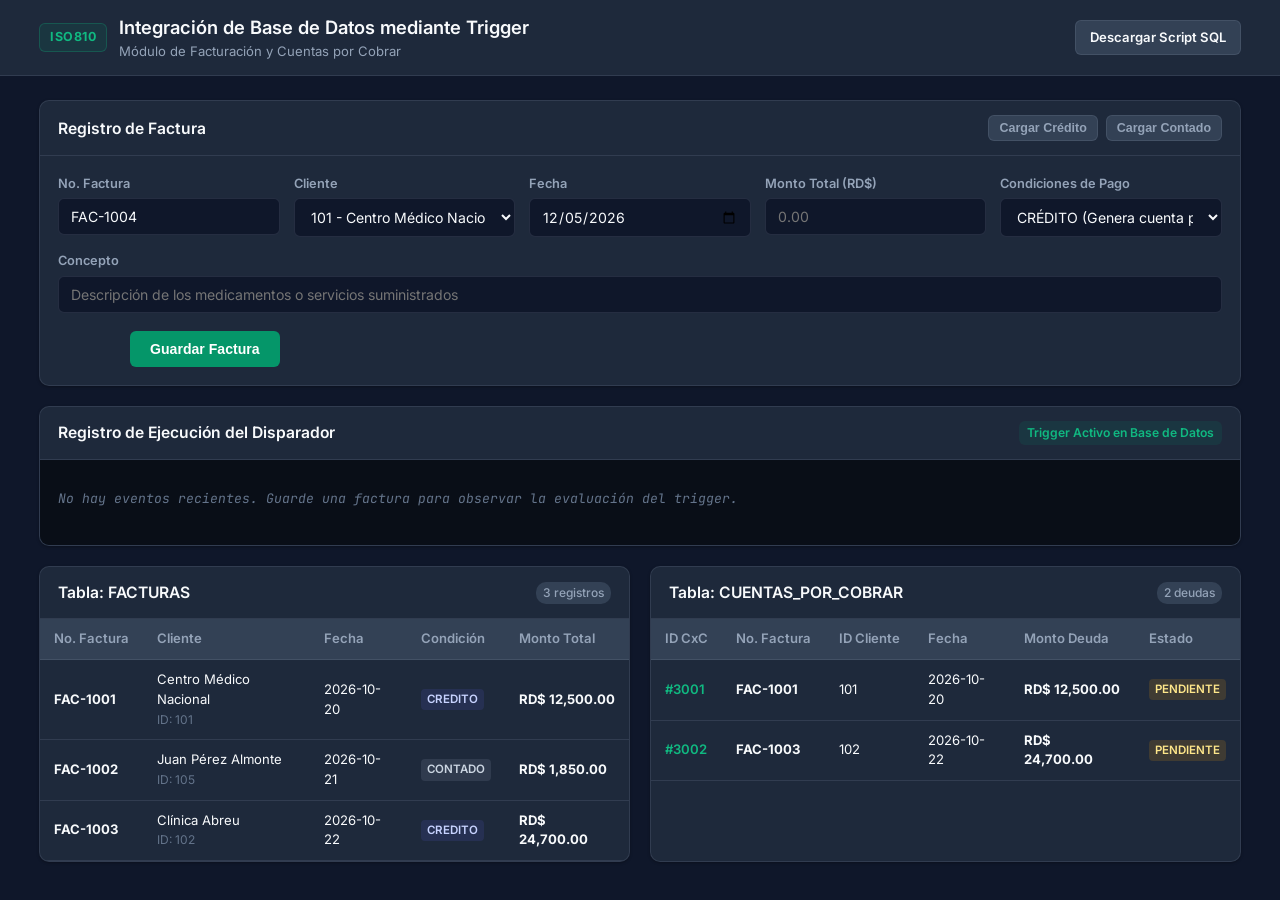
==== commit 59d65e8a: "Simplificacion de interfaz: eliminada seccion de codigo inferior y retirados emojis para presentacio" ====
--- a/farmacia_carol.html
+++ b/farmacia_carol.html
@@ -3,28 +3,27 @@
 <head>
   <meta charset="UTF-8">
   <meta name="viewport" content="width=device-width, initial-scale=1.0">
-  <title>Integración de BD con Triggers | Facturación ➔ Cuentas por Cobrar</title>
+  <title>Integración de Facturación y Cuentas por Cobrar</title>
   <link rel="preconnect" href="https://fonts.googleapis.com">
   <link rel="preconnect" href="https://fonts.gstatic.com" crossorigin>
-  <link href="https://fonts.googleapis.com/css2?family=Inter:wght@400;500;600;700;800&family=JetBrains+Mono:wght@400;600&display=swap" rel="stylesheet">
+  <link href="https://fonts.googleapis.com/css2?family=Inter:wght@400;500;600;700&family=JetBrains+Mono:wght@400;500&display=swap" rel="stylesheet">
   <link rel="stylesheet" href="farmacia_carol.css">
 </head>
 <body>
 
-  <!-- Top Banner -->
+  <!-- Encabezado Principal -->
   <header class="app-header">
     <div class="header-container">
       <div class="brand">
-        <div class="brand-badge">ISO810</div>
+        <span class="brand-tag">ISO810</span>
         <div>
-          <h1>Integración entre Tablas mediante Triggers</h1>
-          <p>Demostración práctica: <strong>Facturación ➔ Cuentas por Cobrar</strong> (Farmacia Carol)</p>
+          <h1>Integración de Base de Datos mediante Trigger</h1>
+          <p>Módulo de Facturación y Cuentas por Cobrar</p>
         </div>
       </div>
       <div class="header-actions">
-        <a href="farmacia_carol_db.sql" download class="btn-download">
-          <svg viewBox="0 0 24 24" width="16" height="16" fill="none" stroke="currentColor" stroke-width="2"><path d="M21 15v4a2 2 0 0 1-2 2H5a2 2 0 0 1-2-2v-4"/><polyline points="7 10 12 15 17 10"/><line x1="12" y1="15" x2="12" y2="3"/></svg>
-          Descargar Script .SQL
+        <a href="farmacia_carol_db.sql" download class="btn-secondary">
+          Descargar Script SQL
         </a>
       </div>
     </div>
@@ -32,113 +31,85 @@
 
   <main class="main-container">
 
-    <!-- INTRO / EXPLICACIÓN BREVE -->
-    <section class="banner-concept">
-      <div class="concept-icon">⚡</div>
-      <div class="concept-text">
-        <h3>¿Cómo funciona este Trigger de Integración?</h3>
-        <p>
-          Al guardar una factura en la tabla <code>FACTURAS</code>, el disparador evalúa el campo <code>condiciones_pago</code>:
-          <br>
-          • Si es <strong>CRÉDITO</strong> ➔ El trigger extrae automáticamente el <em>ID de Factura, ID de Cliente, Fecha y Monto</em> e <strong>inserta la deuda en <code>CUENTAS_POR_COBRAR</code></strong>.
-          <br>
-          • Si es <strong>CONTADO</strong> ➔ No genera ninguna deuda. El trigger evalúa la condición, la ignora y <strong>no guarda nada en Cuentas por Cobrar</strong>.
-        </p>
-      </div>
-    </section>
-
-    <!-- FORMULARIO SENCILLO DE REGISTRO DE FACTURA -->
-    <section class="card form-card">
+    <!-- Formulario de Registro de Factura -->
+    <section class="card">
       <div class="card-header">
-        <div class="card-title">
-          <span class="icon">📝</span>
-          <h2>Registrar Factura en la Base de Datos</h2>
-        </div>
-        <div class="demo-buttons">
-          <button type="button" class="btn-quick credit" onclick="cargarEjemplo('CREDITO')">⚡ Ejemplo a Crédito</button>
-          <button type="button" class="btn-quick cash" onclick="cargarEjemplo('CONTADO')">⚡ Ejemplo al Contado</button>
+        <h2>Registro de Factura</h2>
+        <div class="quick-actions">
+          <button type="button" class="btn-subtle" onclick="cargarEjemplo('CREDITO')">Cargar Crédito</button>
+          <button type="button" class="btn-subtle" onclick="cargarEjemplo('CONTADO')">Cargar Contado</button>
         </div>
       </div>
 
       <form id="formFactura" onsubmit="guardarFactura(event)" class="form-grid">
         <div class="form-group">
           <label for="numFactura">No. Factura</label>
-          <input type="text" id="numFactura" required placeholder="FAC-1005" readonly>
+          <input type="text" id="numFactura" required readonly>
         </div>
 
         <div class="form-group">
-          <label for="clienteSelect">Cliente (ID y Nombre)</label>
+          <label for="clienteSelect">Cliente</label>
           <select id="clienteSelect" required>
-            <option value="101" data-nombre="Centro Médico Nacional">101 — Centro Médico Nacional</option>
-            <option value="102" data-nombre="Clínica Abreu">102 — Clínica Abreu</option>
-            <option value="103" data-nombre="Hospital Dr. Moscoso Puello">103 — Hospital Dr. Moscoso Puello</option>
-            <option value="104" data-nombre="Farmacia Popular Sucursal">104 — Farmacia Popular Sucursal</option>
-            <option value="105" data-nombre="Juan Pérez Almonte">105 — Juan Pérez Almonte (Particular)</option>
+            <option value="101" data-nombre="Centro Médico Nacional">101 - Centro Médico Nacional</option>
+            <option value="102" data-nombre="Clínica Abreu">102 - Clínica Abreu</option>
+            <option value="103" data-nombre="Hospital Dr. Moscoso Puello">103 - Hospital Dr. Moscoso Puello</option>
+            <option value="104" data-nombre="Farmacia Popular">104 - Farmacia Popular</option>
+            <option value="105" data-nombre="Juan Pérez Almonte">105 - Juan Pérez Almonte</option>
           </select>
         </div>
 
         <div class="form-group">
-          <label for="fechaEmision">Fecha de Factura</label>
+          <label for="fechaEmision">Fecha</label>
           <input type="date" id="fechaEmision" required>
         </div>
 
         <div class="form-group">
           <label for="montoTotal">Monto Total (RD$)</label>
-          <input type="number" id="montoTotal" min="1" step="0.01" required placeholder="8500.00">
+          <input type="number" id="montoTotal" min="1" step="0.01" required placeholder="0.00">
         </div>
 
-        <div class="form-group highlight-group">
-          <label for="condicionesPago">
-            Condiciones de Pago
-            <span class="badge-eval">Campo Evaluado por el Trigger</span>
-          </label>
-          <select id="condicionesPago" required onchange="actualizarPrevisualizacion()">
-            <option value="CREDITO">CRÉDITO ➔ (El Trigger Creará la CxC)</option>
-            <option value="CONTADO">CONTADO ➔ (El Trigger NO creará deuda)</option>
+        <div class="form-group">
+          <label for="condicionesPago">Condiciones de Pago</label>
+          <select id="condicionesPago" required>
+            <option value="CREDITO">CRÉDITO (Genera cuenta por cobrar)</option>
+            <option value="CONTADO">CONTADO (No genera cuenta por cobrar)</option>
           </select>
         </div>
 
         <div class="form-group span-full">
-          <label for="conceptoFactura">Concepto / Medicamentos</label>
-          <input type="text" id="conceptoFactura" placeholder="Suministro de medicamentos hospitalarios y antibióticos" required>
+          <label for="conceptoFactura">Concepto</label>
+          <input type="text" id="conceptoFactura" placeholder="Descripción de los medicamentos o servicios suministrados" required>
         </div>
 
         <div class="form-actions span-full">
           <button type="submit" class="btn-primary" id="btnGuardar">
-            <svg viewBox="0 0 24 24" width="18" height="18" fill="none" stroke="currentColor" stroke-width="2"><path d="M19 21H5a2 2 0 0 1-2-2V5a2 2 0 0 1 2-2h11l5 5v11a2 2 0 0 1-2 2z"/><polyline points="17 21 17 13 7 13 7 21"/><polyline points="7 3 7 8 15 8"/></svg>
-            Guardar Factura (Ejecutar Trigger)
+            Guardar Factura
           </button>
         </div>
       </form>
     </section>
 
-    <!-- MONITOR DE EJECUCIÓN DEL TRIGGER EN VIVO -->
-    <section class="card trigger-console-card">
+    <!-- Monitor de Eventos del Trigger -->
+    <section class="card">
       <div class="card-header">
-        <div class="card-title">
-          <span class="icon">⚡</span>
-          <h2>Monitoreo en Tiempo Real del Disparador</h2>
-        </div>
-        <span class="pulse-indicator"><span class="pulse-dot"></span> Trigger Activo en Oracle</span>
+        <h2>Registro de Ejecución del Disparador</h2>
+        <span class="status-indicator">Trigger Activo en Base de Datos</span>
       </div>
       <div class="console-body" id="consoleBody">
         <div class="console-initial">
-          Esperando nueva inserción en la tabla <code>FACTURAS</code>... Usa el formulario superior o los botones rápidos para probar.
+          No hay eventos recientes. Guarde una factura para observar la evaluación del trigger.
         </div>
       </div>
     </section>
 
-    <!-- DOS TABLAS DE RESULTADOS LADO A LADO -->
+    <!-- Tablas Lado a Lado -->
     <div class="tables-layout">
       
-      <!-- TABLA 1: FACTURAS -->
-      <section class="card table-card">
+      <!-- Tabla 1: FACTURAS -->
+      <section class="card">
         <div class="card-header">
-          <div class="card-title">
-            <span class="icon">📋</span>
-            <h2>Tabla: FACTURAS</h2>
-          </div>
-          <span class="count-badge" id="countFacturas">0 registros</span>
+          <h2>Tabla: FACTURAS</h2>
+          <span class="counter-badge" id="countFacturas">0 registros</span>
         </div>
         <div class="table-responsive">
           <table class="data-table">
@@ -158,14 +129,11 @@
         </div>
       </section>
 
-      <!-- TABLA 2: CUENTAS POR COBRAR -->
-      <section class="card table-card cxc-card">
+      <!-- Tabla 2: CUENTAS_POR_COBRAR -->
+      <section class="card">
         <div class="card-header">
-          <div class="card-title">
-            <span class="icon">💰</span>
-            <h2>Tabla: CUENTAS_POR_COBRAR</h2>
-          </div>
-          <span class="count-badge cxc-badge" id="countCxC">0 deudas</span>
+          <h2>Tabla: CUENTAS_POR_COBRAR</h2>
+          <span class="counter-badge" id="countCxC">0 deudas</span>
         </div>
         <div class="table-responsive">
           <table class="data-table">
@@ -174,13 +142,13 @@
                 <th>ID CxC</th>
                 <th>No. Factura</th>
                 <th>ID Cliente</th>
-                <th>Fecha CxC</th>
+                <th>Fecha</th>
                 <th>Monto Deuda</th>
                 <th>Estado</th>
               </tr>
             </thead>
             <tbody id="tbodyCxC">
-              <!-- Se puebla dinámicamente por el trigger -->
+              <!-- Se puebla dinámicamente -->
             </tbody>
           </table>
         </div>
@@ -188,69 +156,8 @@
 
     </div>
 
-    <!-- SECCIÓN DE DEFENSA: CÓDIGO DEL TRIGGER -->
-    <section class="card code-defense-card">
-      <div class="card-header">
-        <div class="card-title">
-          <span class="icon">🔍</span>
-          <h2>Código del Trigger para Defender en la Práctica</h2>
-        </div>
-        <span class="badge-oracle">PL/SQL nativo de Oracle</span>
-      </div>
-      <div class="card-body">
-        <p class="defense-desc">
-          Este es el código exacto implementado en el archivo <code>farmacia_carol_db.sql</code>. Se trata de un disparador <strong>AFTER INSERT</strong> que se activa automáticamente por cada fila insertada en la tabla <code>FACTURAS</code>:
-        </p>
-        <pre class="code-block"><code><span class="kw">CREATE OR REPLACE TRIGGER</span> <span class="trg">TRG_FACTURA_A_CXC</span>
-<span class="kw">AFTER INSERT ON</span> <span class="tbl">FACTURAS</span>
-<span class="kw">FOR EACH ROW</span>
-<span class="kw">BEGIN</span>
-    <span class="cm">-- Si las condiciones de pago indican que es a CRÉDITO:</span>
-    <span class="kw">IF</span> <span class="fn">UPPER</span>(:<span class="var">NEW</span>.condiciones_pago) = <span class="str">'CREDITO'</span> <span class="kw">THEN</span>
-        
-        <span class="cm">-- Lee los datos de la factura e inserta automáticamente la deuda en Cuentas por Cobrar:</span>
-        <span class="kw">INSERT INTO</span> <span class="tbl">CUENTAS_POR_COBRAR</span> (
-            id_cxc,
-            id_factura,
-            id_cliente,
-            fecha_cxc,
-            monto_deuda,
-            estado
-        ) <span class="kw">VALUES</span> (
-            <span class="seq">SEQ_CXC.NEXTVAL</span>,
-            :<span class="var">NEW</span>.id_factura,
-            :<span class="var">NEW</span>.id_cliente,
-            :<span class="var">NEW</span>.fecha_emision,
-            :<span class="var">NEW</span>.monto_total,
-            <span class="str">'PENDIENTE'</span>
-        );
-
-    <span class="cm">-- Si la factura es de CONTADO, el trigger evalúa la condición, no hace nada</span>
-    <span class="cm">-- y no genera ninguna deuda en Cuentas por Cobrar.</span>
-    <span class="kw">END IF</span>;
-<span class="kw">END</span>;
-/</code></pre>
-
-        <div class="defense-points">
-          <div class="point-box">
-            <h4>1. ¿Por qué es AFTER INSERT?</h4>
-            <p>Porque la tabla <code>CUENTAS_POR_COBRAR</code> referencia el <code>id_factura</code> como clave foránea. La factura debe existir ya registrada en la base de datos para que la relación sea válida.</p>
-          </div>
-          <div class="point-box">
-            <h4>2. ¿De dónde saca los datos?</h4>
-            <p>Los extrae directamente de la pseudo-fila <code>:NEW</code> de la factura (<code>:NEW.id_factura</code>, <code>:NEW.id_cliente</code>, <code>:NEW.fecha_emision</code>, <code>:NEW.monto_total</code>).</p>
-          </div>
-          <div class="point-box">
-            <h4>3. ¿Qué pasa si es al Contado?</h4>
-            <p>El bloque <code>IF</code> no se cumple, el trigger finaliza en 0 milisegundos y la tabla de Cuentas por Cobrar permanece intacta.</p>
-          </div>
-        </div>
-      </div>
-    </section>
-
   </main>
 
-  <!-- Toast de Notificaciones -->
   <div class="toast-container" id="toastContainer"></div>
 
   <script src="farmacia_carol.js"></script>
--- a/farmacia_carol.css
+++ b/farmacia_carol.css
@@ -1,40 +1,35 @@
 /* ============================================================
-   Farmacia Carol — Integración BD: Facturación ➔ Cuentas x Cobrar
-   Stylesheet Simplificado y Enfocado a la Demostración Práctica
+   Integración BD: Facturación y Cuentas por Cobrar
+   Stylesheet Simplificado, Profesional y sin Emojis
    ============================================================ */
 
 :root {
-  --primary: #10b981;
-  --primary-dark: #059669;
-  --primary-light: #34d399;
-  --primary-bg: rgba(16, 185, 129, 0.12);
-
-  --accent: #8b5cf6;
-  --accent-light: #a78bfa;
-  --accent-bg: rgba(139, 92, 246, 0.12);
-
-  --warning: #f59e0b;
-  --warning-bg: rgba(245, 158, 11, 0.12);
-
-  --bg-dark: #0b0f19;
-  --bg-surface: #111827;
-  --bg-card: #182234;
-  --bg-elevated: #1f2d45;
-  --bg-input: #151d2e;
+  --primary: #059669;
+  --primary-hover: #047857;
+  --primary-light: #10b981;
+  --primary-bg: rgba(5, 150, 105, 0.12);
+
+  --accent: #6366f1;
+  --accent-bg: rgba(99, 102, 241, 0.12);
+
+  --bg-main: #0f172a;
+  --bg-surface: #1e293b;
+  --bg-card: #1e293b;
+  --bg-elevated: #334155;
+  --bg-input: #0f172a;
 
   --text-main: #f8fafc;
   --text-muted: #94a3b8;
   --text-dim: #64748b;
 
-  --border: rgba(148, 163, 184, 0.14);
+  --border: rgba(148, 163, 184, 0.16);
   --border-focus: #10b981;
 
-  --radius-sm: 8px;
-  --radius-md: 12px;
-  --radius-lg: 16px;
-
-  --shadow-sm: 0 2px 8px rgba(0,0,0,0.3);
-  --shadow-md: 0 8px 24px rgba(0,0,0,0.4);
+  --radius-sm: 6px;
+  --radius-md: 10px;
+
+  --shadow-sm: 0 1px 3px rgba(0,0,0,0.3);
+  --shadow-md: 0 4px 12px rgba(0,0,0,0.35);
 }
 
 * {
@@ -44,27 +39,26 @@
 }
 
 body {
-  font-family: 'Inter', -apple-system, BlinkMacSystemFont, sans-serif;
-  background-color: var(--bg-dark);
+  font-family: 'Inter', -apple-system, BlinkMacSystemFont, 'Segoe UI', Roboto, sans-serif;
+  background-color: var(--bg-main);
   color: var(--text-main);
   line-height: 1.5;
   min-height: 100vh;
 }
 
-/* === HEADER === */
+/* Header */
 .app-header {
   background: var(--bg-surface);
   border-bottom: 1px solid var(--border);
   position: sticky;
   top: 0;
   z-index: 50;
-  backdrop-filter: blur(8px);
 }
 
 .header-container {
-  max-width: 1300px;
+  max-width: 1250px;
   margin: 0 auto;
-  padding: 16px 24px;
+  padding: 14px 24px;
   display: flex;
   align-items: center;
   justify-content: space-between;
@@ -73,226 +67,129 @@
 .brand {
   display: flex;
   align-items: center;
-  gap: 14px;
-}
-
-.brand-badge {
-  background: linear-gradient(135deg, var(--accent), #6366f1);
-  color: #fff;
-  font-weight: 800;
-  font-size: 0.85rem;
-  padding: 6px 12px;
+  gap: 12px;
+}
+
+.brand-tag {
+  background: var(--primary-bg);
+  color: var(--primary-light);
+  border: 1px solid rgba(16, 185, 129, 0.25);
+  font-weight: 700;
+  font-size: 0.78rem;
+  padding: 4px 10px;
   border-radius: var(--radius-sm);
   letter-spacing: 0.5px;
 }
 
 .brand h1 {
-  font-size: 1.25rem;
-  font-weight: 700;
+  font-size: 1.15rem;
+  font-weight: 600;
   color: var(--text-main);
 }
 
 .brand p {
-  font-size: 0.85rem;
-  color: var(--text-muted);
-}
-
-.header-actions {
-  display: flex;
-  align-items: center;
-  gap: 12px;
-}
-
-.btn-download {
+  font-size: 0.82rem;
+  color: var(--text-muted);
+}
+
+.btn-secondary {
   display: inline-flex;
   align-items: center;
-  gap: 8px;
+  gap: 6px;
   background: var(--bg-elevated);
   border: 1px solid var(--border);
-  color: var(--primary-light);
-  font-size: 0.85rem;
-  font-weight: 600;
-  padding: 8px 16px;
+  color: var(--text-main);
+  font-size: 0.82rem;
+  font-weight: 600;
+  padding: 7px 14px;
   border-radius: var(--radius-sm);
   text-decoration: none;
   transition: all 0.2s ease;
 }
 
-.btn-download:hover {
+.btn-secondary:hover {
   background: var(--primary);
+  border-color: var(--primary);
   color: #fff;
-  border-color: var(--primary);
-}
-
-/* === MAIN CONTAINER === */
+}
+
+/* Layout */
 .main-container {
-  max-width: 1300px;
+  max-width: 1250px;
   margin: 0 auto;
   padding: 24px;
   display: flex;
   flex-direction: column;
-  gap: 24px;
-}
-
-/* === BANNER CONCEPT === */
-.banner-concept {
-  background: linear-gradient(135deg, rgba(16, 185, 129, 0.08), rgba(139, 92, 246, 0.08));
-  border: 1px solid rgba(16, 185, 129, 0.25);
-  border-radius: var(--radius-md);
-  padding: 20px 24px;
-  display: flex;
-  align-items: flex-start;
-  gap: 18px;
-}
-
-.concept-icon {
-  font-size: 1.8rem;
-  background: var(--primary-bg);
-  color: var(--primary-light);
-  width: 48px;
-  height: 48px;
-  border-radius: var(--radius-sm);
-  display: flex;
-  align-items: center;
-  justify-content: center;
-  flex-shrink: 0;
-}
-
-.concept-text h3 {
-  font-size: 1.1rem;
-  font-weight: 700;
-  color: var(--primary-light);
-  margin-bottom: 6px;
-}
-
-.concept-text p {
-  font-size: 0.95rem;
-  color: var(--text-muted);
-  line-height: 1.6;
-}
-
-.concept-text code {
-  background: rgba(0,0,0,0.3);
-  padding: 2px 6px;
-  border-radius: 4px;
-  color: #fbbf24;
-  font-family: 'JetBrains Mono', monospace;
-  font-size: 0.85rem;
-}
-
-/* === CARDS === */
+  gap: 20px;
+}
+
+/* Card */
 .card {
   background: var(--bg-card);
   border: 1px solid var(--border);
   border-radius: var(--radius-md);
+  box-shadow: var(--shadow-sm);
   overflow: hidden;
-  box-shadow: var(--shadow-sm);
 }
 
 .card-header {
-  padding: 16px 20px;
+  padding: 14px 18px;
   border-bottom: 1px solid var(--border);
   display: flex;
   align-items: center;
   justify-content: space-between;
 }
 
-.card-title {
-  display: flex;
-  align-items: center;
-  gap: 10px;
-}
-
-.card-title .icon {
-  font-size: 1.2rem;
-}
-
-.card-title h2 {
-  font-size: 1.1rem;
-  font-weight: 700;
-  color: var(--text-main);
-}
-
-/* Demo quick buttons */
-.demo-buttons {
+.card-header h2 {
+  font-size: 0.98rem;
+  font-weight: 600;
+  color: var(--text-main);
+}
+
+.quick-actions {
   display: flex;
   gap: 8px;
 }
 
-.btn-quick {
-  font-size: 0.8rem;
-  font-weight: 600;
-  padding: 6px 12px;
+.btn-subtle {
+  font-size: 0.78rem;
+  font-weight: 600;
+  padding: 5px 10px;
   border-radius: var(--radius-sm);
   cursor: pointer;
-  border: 1px solid transparent;
-  transition: all 0.2s ease;
-}
-
-.btn-quick.credit {
-  background: var(--accent-bg);
-  color: var(--accent-light);
-  border-color: rgba(139, 92, 246, 0.3);
-}
-
-.btn-quick.credit:hover {
-  background: var(--accent);
-  color: #fff;
-}
-
-.btn-quick.cash {
-  background: rgba(59, 130, 246, 0.12);
-  color: #93c5fd;
-  border-color: rgba(59, 130, 246, 0.3);
-}
-
-.btn-quick.cash:hover {
-  background: #3b82f6;
-  color: #fff;
-}
-
-/* === FORM GRID === */
-.form-card .form-grid {
-  padding: 24px;
+  background: var(--bg-elevated);
+  color: var(--text-muted);
+  border: 1px solid var(--border);
+  transition: all 0.15s ease;
+}
+
+.btn-subtle:hover {
+  color: var(--text-main);
+  border-color: rgba(148, 163, 184, 0.4);
+}
+
+/* Form */
+.form-grid {
+  padding: 18px;
   display: grid;
-  grid-template-columns: repeat(auto-fit, minmax(220px, 1fr));
-  gap: 18px;
+  grid-template-columns: repeat(auto-fit, minmax(210px, 1fr));
+  gap: 14px;
 }
 
 .form-group {
   display: flex;
   flex-direction: column;
-  gap: 6px;
+  gap: 5px;
 }
 
 .form-group.span-full {
   grid-column: 1 / -1;
 }
 
-.form-group.highlight-group {
-  background: rgba(139, 92, 246, 0.06);
-  padding: 12px;
-  border-radius: var(--radius-sm);
-  border: 1px dashed rgba(139, 92, 246, 0.35);
-}
-
 .form-group label {
-  font-size: 0.85rem;
-  font-weight: 600;
-  color: var(--text-muted);
-  display: flex;
-  align-items: center;
-  justify-content: space-between;
-}
-
-.badge-eval {
-  font-size: 0.72rem;
-  background: var(--accent-bg);
-  color: var(--accent-light);
-  padding: 2px 6px;
-  border-radius: 4px;
-  font-weight: 700;
-  text-transform: uppercase;
+  font-size: 0.8rem;
+  font-weight: 600;
+  color: var(--text-muted);
 }
 
 .form-group input,
@@ -300,91 +197,62 @@
   background: var(--bg-input);
   border: 1px solid var(--border);
   color: var(--text-main);
-  padding: 10px 14px;
-  border-radius: var(--radius-sm);
-  font-size: 0.95rem;
+  padding: 9px 12px;
+  border-radius: var(--radius-sm);
+  font-size: 0.88rem;
   font-family: inherit;
-  transition: border-color 0.2s ease, box-shadow 0.2s ease;
+  transition: border-color 0.15s ease;
 }
 
 .form-group input:focus,
 .form-group select:focus {
   outline: none;
   border-color: var(--border-focus);
-  box-shadow: 0 0 0 3px rgba(16, 185, 129, 0.2);
 }
 
 .form-actions {
   display: flex;
   justify-content: flex-end;
-  margin-top: 6px;
+  margin-top: 4px;
 }
 
 .btn-primary {
-  background: linear-gradient(135deg, var(--primary), var(--primary-dark));
+  background: var(--primary);
   color: #fff;
   border: none;
-  padding: 12px 24px;
-  font-size: 0.95rem;
-  font-weight: 700;
+  padding: 10px 20px;
+  font-size: 0.88rem;
+  font-weight: 600;
   border-radius: var(--radius-sm);
   cursor: pointer;
-  display: inline-flex;
-  align-items: center;
+  transition: background 0.15s ease;
+}
+
+.btn-primary:hover {
+  background: var(--primary-hover);
+}
+
+/* Console Monitor */
+.status-indicator {
+  font-size: 0.76rem;
+  font-weight: 600;
+  color: var(--primary-light);
+  background: var(--primary-bg);
+  padding: 3px 8px;
+  border-radius: var(--radius-sm);
+}
+
+.console-body {
+  background: #090e17;
+  padding: 14px 18px;
+  font-family: 'JetBrains Mono', monospace;
+  font-size: 0.82rem;
+  min-height: 85px;
+  max-height: 200px;
+  overflow-y: auto;
+  display: flex;
+  flex-direction: column;
   gap: 8px;
-  box-shadow: 0 4px 14px rgba(16, 185, 129, 0.3);
-  transition: transform 0.15s ease, box-shadow 0.15s ease;
-}
-
-.btn-primary:hover {
-  transform: translateY(-1px);
-  box-shadow: 0 6px 20px rgba(16, 185, 129, 0.4);
-}
-
-.btn-primary:active {
-  transform: translateY(1px);
-}
-
-/* === TRIGGER CONSOLE MONITOR === */
-.trigger-console-card {
-  border-color: rgba(139, 92, 246, 0.3);
-}
-
-.pulse-indicator {
-  display: flex;
-  align-items: center;
-  gap: 8px;
-  font-size: 0.8rem;
-  font-weight: 600;
-  color: var(--accent-light);
-}
-
-.pulse-dot {
-  width: 10px;
-  height: 10px;
-  background-color: var(--accent-light);
-  border-radius: 50%;
-  box-shadow: 0 0 0 rgba(139, 92, 246, 0.7);
-  animation: pulse 1.8s infinite;
-}
-
-@keyframes pulse {
-  0% { box-shadow: 0 0 0 0 rgba(139, 92, 246, 0.7); }
-  70% { box-shadow: 0 0 0 8px rgba(139, 92, 246, 0); }
-  100% { box-shadow: 0 0 0 0 rgba(139, 92, 246, 0); }
-}
-
-.console-body {
-  background: #090d16;
-  padding: 18px 20px;
-  font-family: 'JetBrains Mono', monospace;
-  font-size: 0.88rem;
-  min-height: 110px;
-  max-height: 240px;
-  overflow-y: auto;
-  display: flex;
-  flex-direction: column;
-  gap: 10px;
 }
 
 .console-initial {
@@ -392,39 +260,40 @@
   font-style: italic;
   display: flex;
   align-items: center;
-  height: 70px;
+  height: 50px;
 }
 
 .log-entry {
-  padding: 12px 14px;
-  border-radius: 6px;
-  animation: fadeIn 0.3s ease;
-  border-left: 4px solid;
+  padding: 10px 12px;
+  border-radius: 4px;
+  border-left: 3px solid;
+  line-height: 1.45;
 }
 
 .log-entry.credit {
-  background: rgba(139, 92, 246, 0.1);
-  border-color: var(--accent-light);
+  background: rgba(99, 102, 241, 0.08);
+  border-color: var(--accent);
 }
 
 .log-entry.cash {
-  background: rgba(59, 130, 246, 0.08);
-  border-color: #60a5fa;
+  background: rgba(148, 163, 184, 0.06);
+  border-color: var(--text-dim);
 }
 
 .log-header {
   display: flex;
   align-items: center;
   justify-content: space-between;
-  margin-bottom: 6px;
-  font-weight: 700;
+  margin-bottom: 4px;
+  font-weight: 600;
+  font-size: 0.78rem;
 }
 
 .log-header .tag {
-  font-size: 0.75rem;
-  padding: 2px 6px;
-  border-radius: 4px;
+  padding: 1px 6px;
+  border-radius: 3px;
   text-transform: uppercase;
+  font-size: 0.7rem;
 }
 
 .log-entry.credit .tag {
@@ -433,39 +302,34 @@
 }
 
 .log-entry.cash .tag {
-  background: #2563eb;
-  color: #fff;
+  background: var(--bg-elevated);
+  color: var(--text-muted);
 }
 
 .log-time {
   color: var(--text-dim);
-  font-size: 0.78rem;
+  font-size: 0.75rem;
 }
 
 .log-detail {
   color: var(--text-main);
-  line-height: 1.45;
+  font-size: 0.8rem;
 }
 
 .log-sql {
-  margin-top: 6px;
-  padding: 6px 10px;
+  margin-top: 5px;
+  padding: 5px 8px;
   background: rgba(0,0,0,0.4);
-  border-radius: 4px;
+  border-radius: 3px;
   color: #38bdf8;
-  font-size: 0.8rem;
-}
-
-@keyframes fadeIn {
-  from { opacity: 0; transform: translateY(-4px); }
-  to { opacity: 1; transform: translateY(0); }
-}
-
-/* === TABLES LAYOUT === */
+  font-size: 0.76rem;
+}
+
+/* Tables */
 .tables-layout {
   display: grid;
   grid-template-columns: 1fr 1fr;
-  gap: 24px;
+  gap: 20px;
 }
 
 @media (max-width: 900px) {
@@ -474,22 +338,13 @@
   }
 }
 
-.count-badge {
-  font-size: 0.8rem;
-  background: rgba(148, 163, 184, 0.15);
-  color: var(--text-muted);
-  padding: 3px 8px;
-  border-radius: 12px;
-  font-weight: 600;
-}
-
-.cxc-card {
-  border-color: rgba(16, 185, 129, 0.3);
-}
-
-.cxc-badge {
-  background: var(--primary-bg);
-  color: var(--primary-light);
+.counter-badge {
+  font-size: 0.75rem;
+  background: var(--bg-elevated);
+  color: var(--text-muted);
+  padding: 2px 7px;
+  border-radius: 10px;
+  font-weight: 500;
 }
 
 .table-responsive {
@@ -500,12 +355,12 @@
   width: 100%;
   border-collapse: collapse;
   text-align: left;
-  font-size: 0.88rem;
+  font-size: 0.82rem;
 }
 
 .data-table th {
   background: var(--bg-elevated);
-  padding: 12px 14px;
+  padding: 10px 14px;
   color: var(--text-muted);
   font-weight: 600;
   border-bottom: 1px solid var(--border);
@@ -513,7 +368,7 @@
 }
 
 .data-table td {
-  padding: 12px 14px;
+  padding: 10px 14px;
   border-bottom: 1px solid var(--border);
   color: var(--text-main);
   vertical-align: middle;
@@ -526,134 +381,65 @@
 .data-table .empty-row td {
   text-align: center;
   color: var(--text-dim);
-  padding: 30px;
+  padding: 24px;
   font-style: italic;
 }
 
-/* Status pills */
+/* Status Pills */
 .pill {
   display: inline-block;
-  padding: 3px 8px;
-  border-radius: 6px;
-  font-size: 0.75rem;
-  font-weight: 700;
-  letter-spacing: 0.3px;
+  padding: 2px 6px;
+  border-radius: 4px;
+  font-size: 0.72rem;
+  font-weight: 600;
   text-transform: uppercase;
 }
 
 .pill.credito {
-  background: rgba(139, 92, 246, 0.2);
-  color: var(--accent-light);
-  border: 1px solid rgba(139, 92, 246, 0.3);
+  background: var(--accent-bg);
+  color: #c7d2fe;
 }
 
 .pill.contado {
-  background: rgba(59, 130, 246, 0.2);
-  color: #93c5fd;
-  border: 1px solid rgba(59, 130, 246, 0.3);
+  background: rgba(148, 163, 184, 0.15);
+  color: #cbd5e1;
 }
 
 .pill.pendiente {
-  background: rgba(245, 158, 11, 0.2);
-  color: #fcd34d;
-  border: 1px solid rgba(245, 158, 11, 0.3);
-}
-
-/* Highlight new rows */
+  background: rgba(245, 158, 11, 0.15);
+  color: #fde68a;
+}
+
 .highlight-row {
-  animation: highlightGlow 2.5s ease-out;
-}
-
-@keyframes highlightGlow {
-  0% { background: rgba(16, 185, 129, 0.35); }
+  animation: rowHighlight 2s ease-out;
+}
+
+@keyframes rowHighlight {
+  0% { background: rgba(16, 185, 129, 0.25); }
   100% { background: transparent; }
 }
 
-/* === CODE DEFENSE CARD === */
-.badge-oracle {
-  font-size: 0.75rem;
-  background: rgba(239, 68, 68, 0.15);
-  color: #f87171;
-  border: 1px solid rgba(239, 68, 68, 0.3);
-  padding: 4px 10px;
-  border-radius: 6px;
-  font-weight: 700;
-}
-
-.defense-desc {
-  padding: 16px 20px;
-  color: var(--text-muted);
-  font-size: 0.95rem;
-}
-
-.code-block {
-  background: #090d16;
-  margin: 0 20px 20px;
-  padding: 18px;
-  border-radius: var(--radius-sm);
-  border: 1px solid rgba(255,255,255,0.06);
-  overflow-x: auto;
-  font-family: 'JetBrains Mono', monospace;
-  font-size: 0.85rem;
-  line-height: 1.6;
-}
-
-.code-block .kw { color: #f43f5e; font-weight: 600; }
-.code-block .trg { color: #38bdf8; font-weight: 700; }
-.code-block .tbl { color: #a78bfa; font-weight: 600; }
-.code-block .var { color: #f59e0b; }
-.code-block .str { color: #34d399; }
-.code-block .seq { color: #fb7185; }
-.code-block .fn { color: #60a5fa; }
-.code-block .cm { color: #64748b; font-style: italic; }
-
-.defense-points {
-  display: grid;
-  grid-template-columns: repeat(auto-fit, minmax(280px, 1fr));
-  gap: 16px;
-  padding: 0 20px 24px;
-}
-
-.point-box {
-  background: var(--bg-surface);
-  border: 1px solid var(--border);
-  border-radius: var(--radius-sm);
-  padding: 16px;
-}
-
-.point-box h4 {
-  font-size: 0.92rem;
-  color: var(--primary-light);
-  margin-bottom: 6px;
-}
-
-.point-box p {
-  font-size: 0.84rem;
-  color: var(--text-muted);
-  line-height: 1.5;
-}
-
-/* === TOAST === */
+/* Toast */
 .toast-container {
   position: fixed;
-  bottom: 24px;
-  right: 24px;
+  bottom: 20px;
+  right: 20px;
   z-index: 100;
   display: flex;
   flex-direction: column;
-  gap: 10px;
+  gap: 8px;
 }
 
 .toast {
   background: var(--bg-elevated);
-  border-left: 4px solid var(--primary);
+  border-left: 3px solid var(--primary);
   color: #fff;
-  padding: 12px 18px;
+  padding: 10px 14px;
   border-radius: var(--radius-sm);
   box-shadow: var(--shadow-md);
-  font-size: 0.9rem;
+  font-size: 0.82rem;
   font-weight: 500;
-  animation: slideIn 0.3s ease;
+  animation: toastFade 0.2s ease;
 }
 
 .toast.toast-credit {
@@ -661,10 +447,10 @@
 }
 
 .toast.toast-cash {
-  border-color: #3b82f6;
-}
-
-@keyframes slideIn {
-  from { transform: translateX(100%); opacity: 0; }
-  to { transform: translateX(0); opacity: 1; }
-}
+  border-color: var(--text-dim);
+}
+
+@keyframes toastFade {
+  from { opacity: 0; transform: translateY(6px); }
+  to { opacity: 1; transform: translateY(0); }
+}
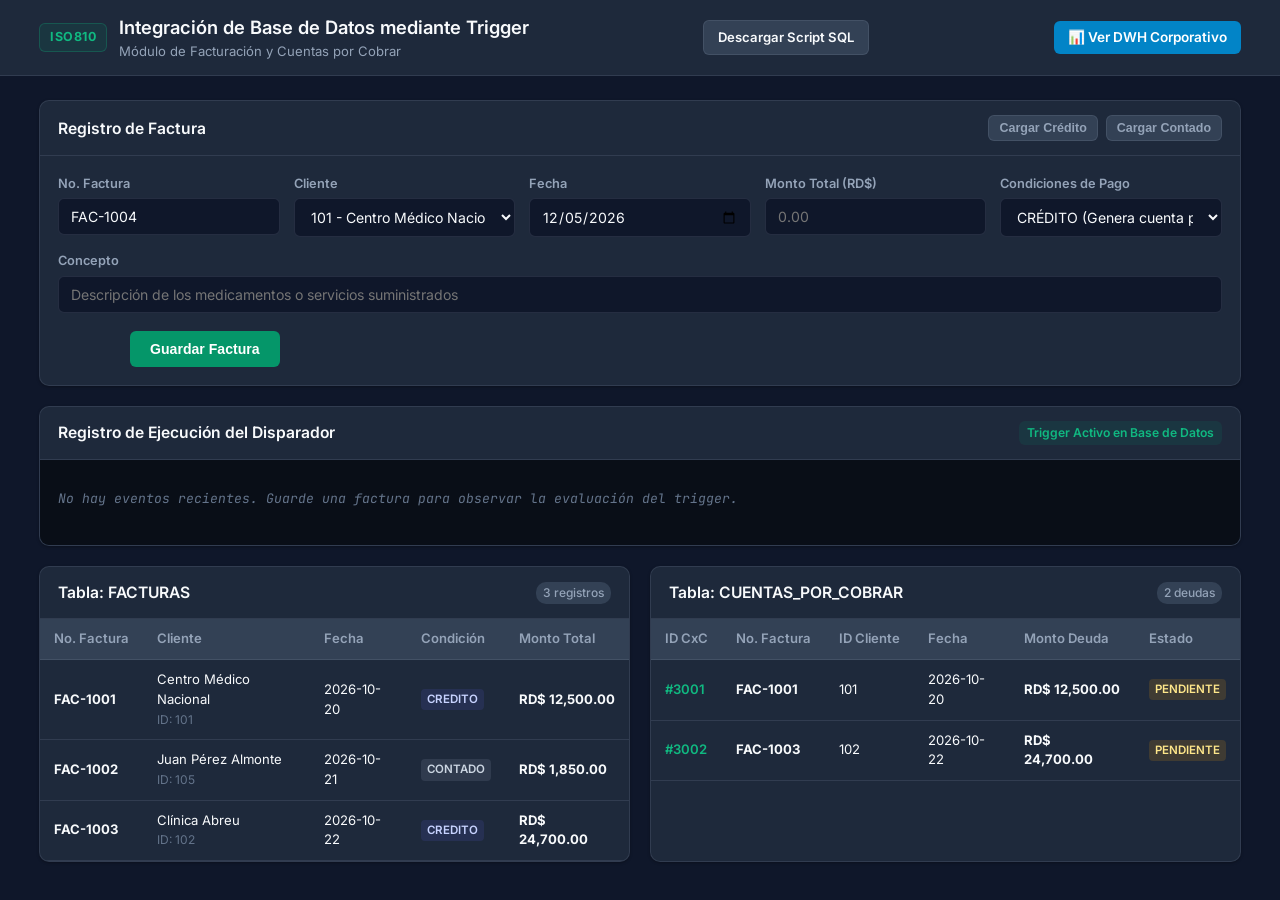
==== commit 87f70251: "feat: Enlace al dashboard DWH desde la interfaz web" ====
--- a/farmacia_carol.html
+++ b/farmacia_carol.html
@@ -26,6 +26,7 @@
           Descargar Script SQL
         </a>
       </div>
+      <a href="dwh_dashboard.html" style="background:#0284c7; color:#fff; padding:6px 14px; border-radius:6px; text-decoration:none; font-size:0.85rem; font-weight:600; margin-left:12px;">📊 Ver DWH Corporativo</a>
     </div>
   </header>
 
